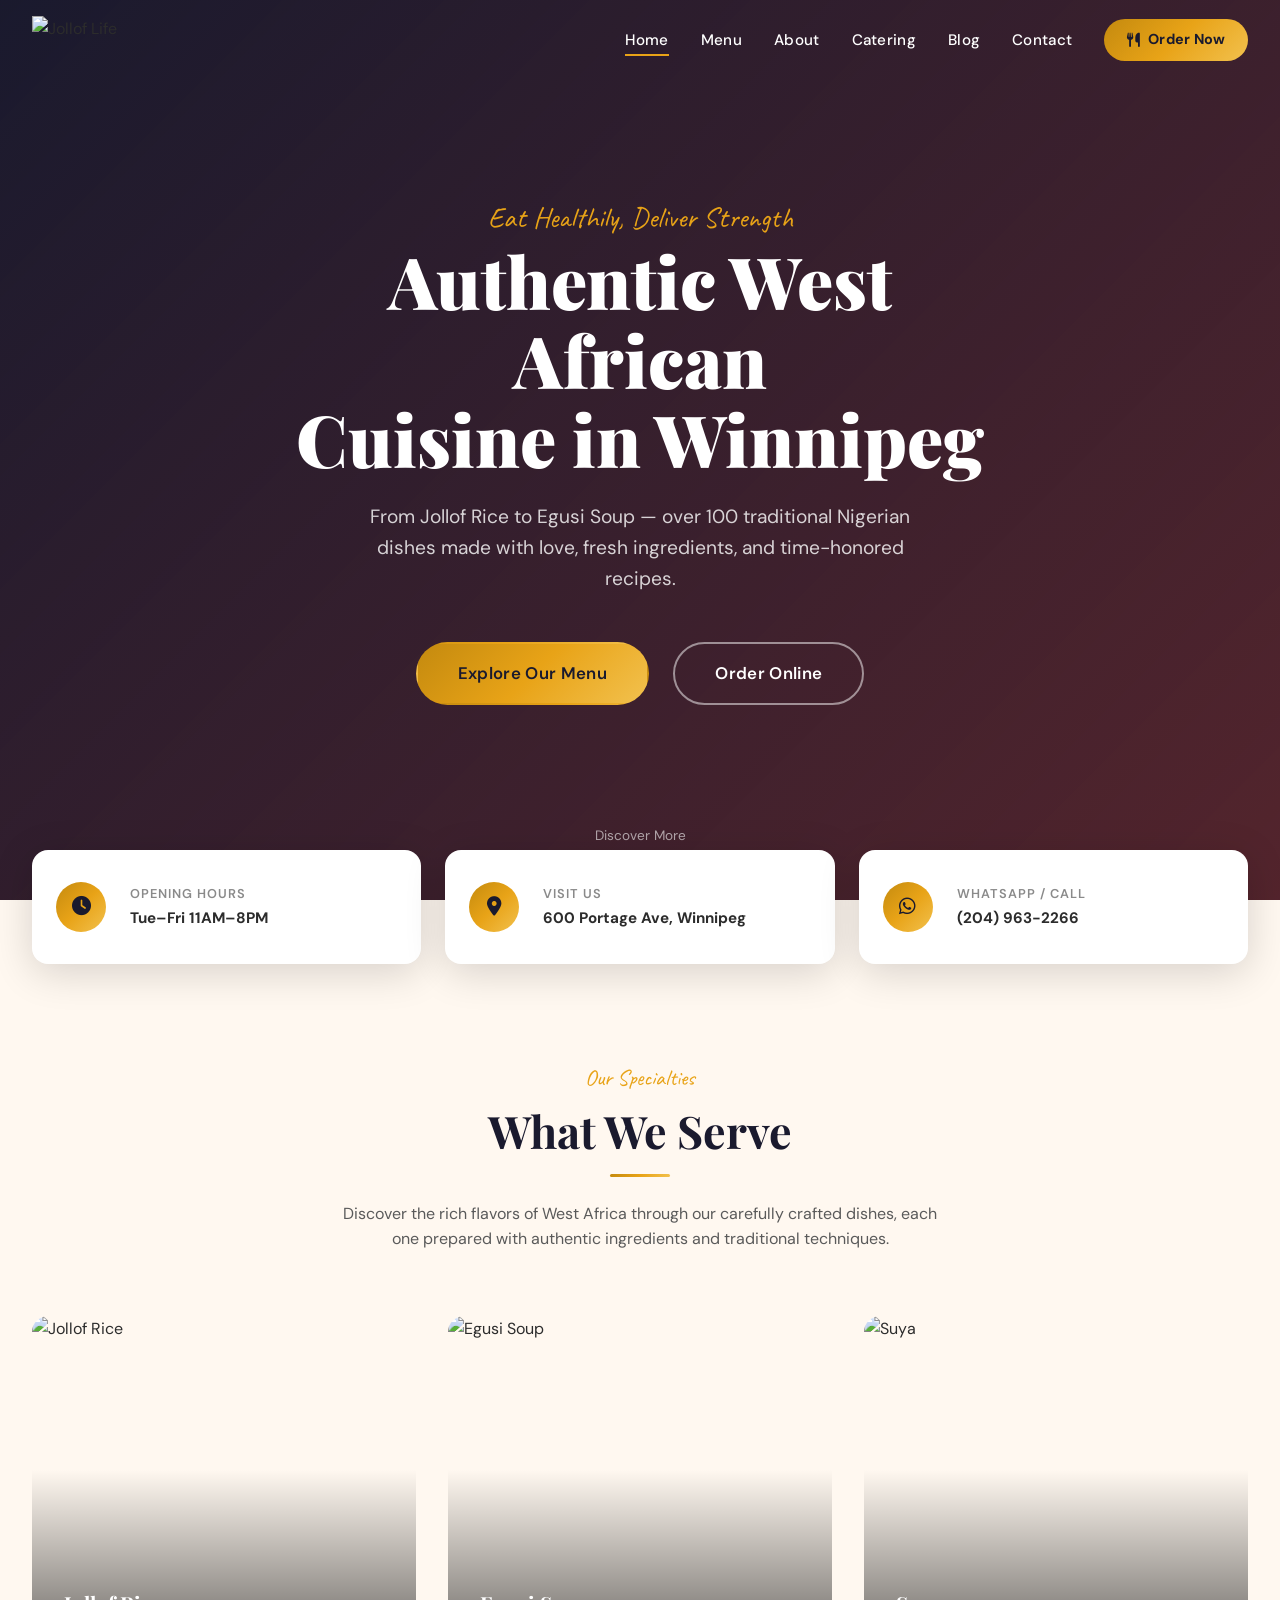
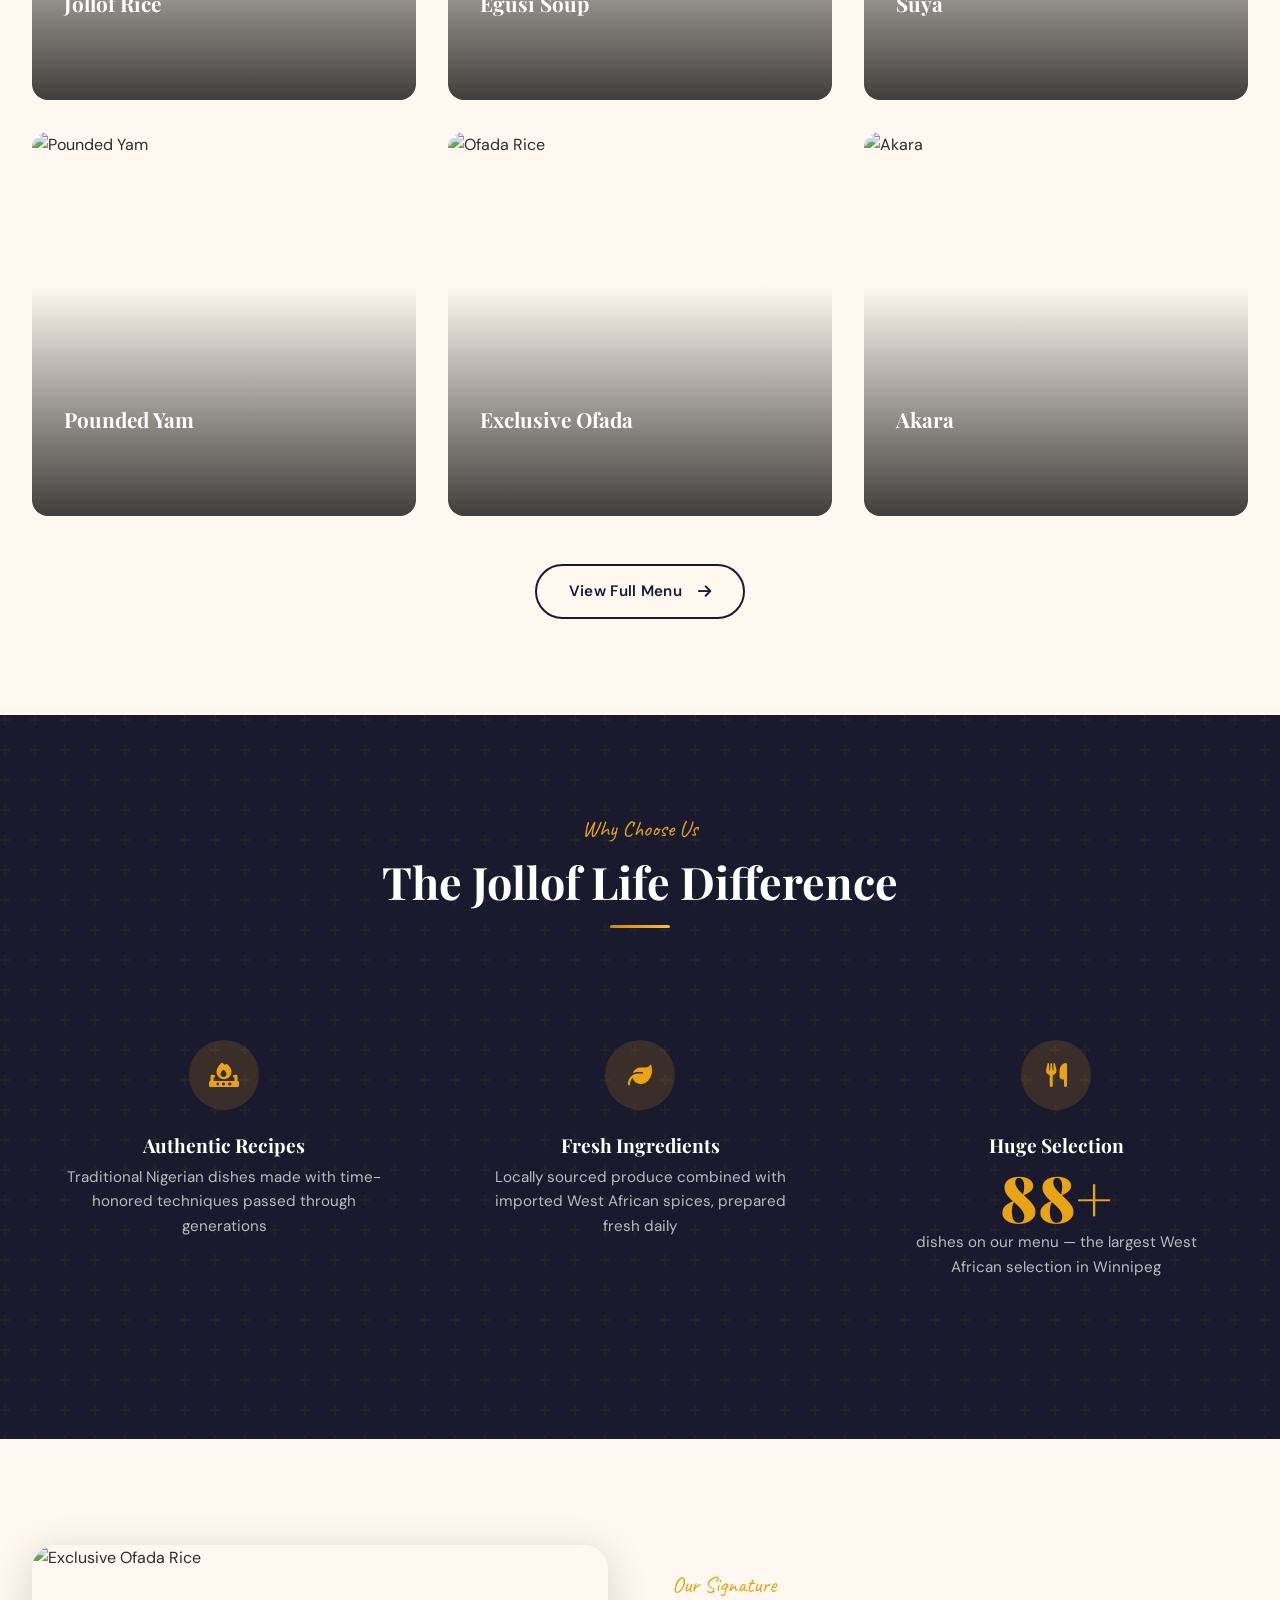
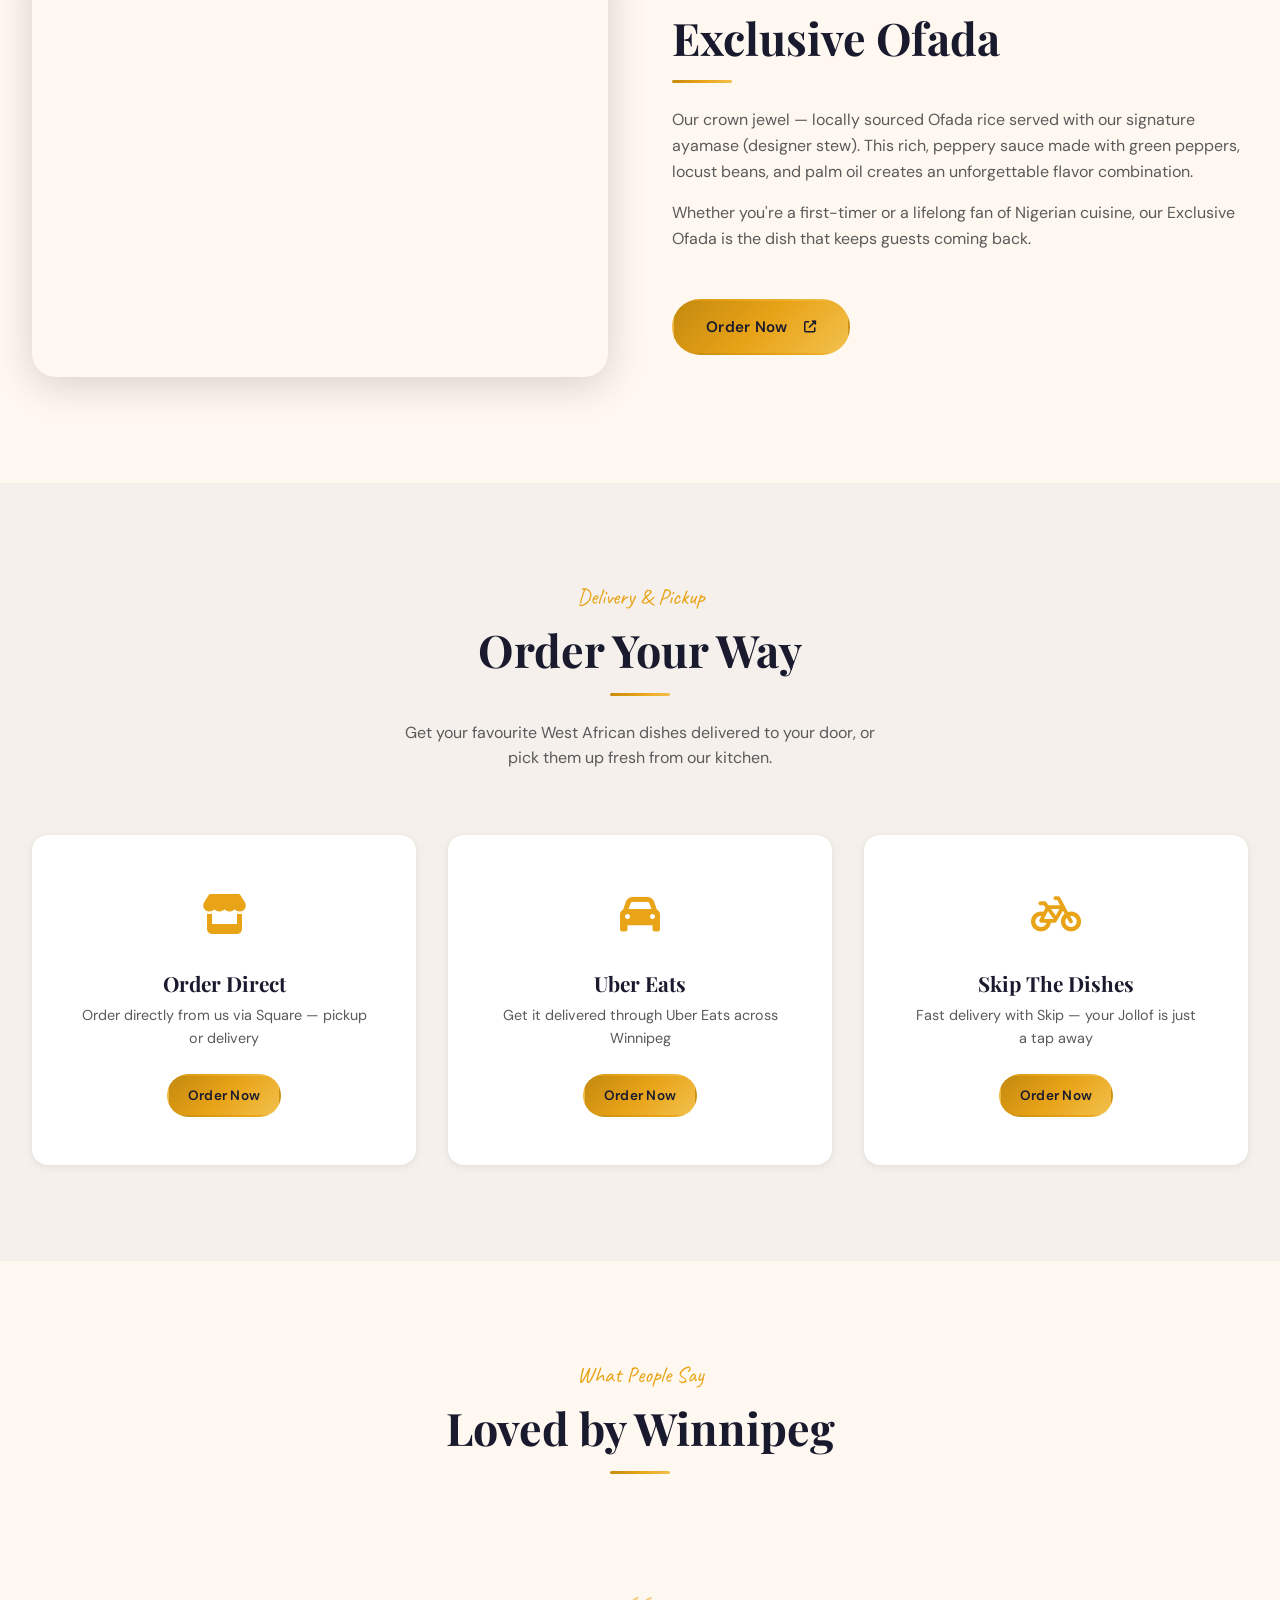
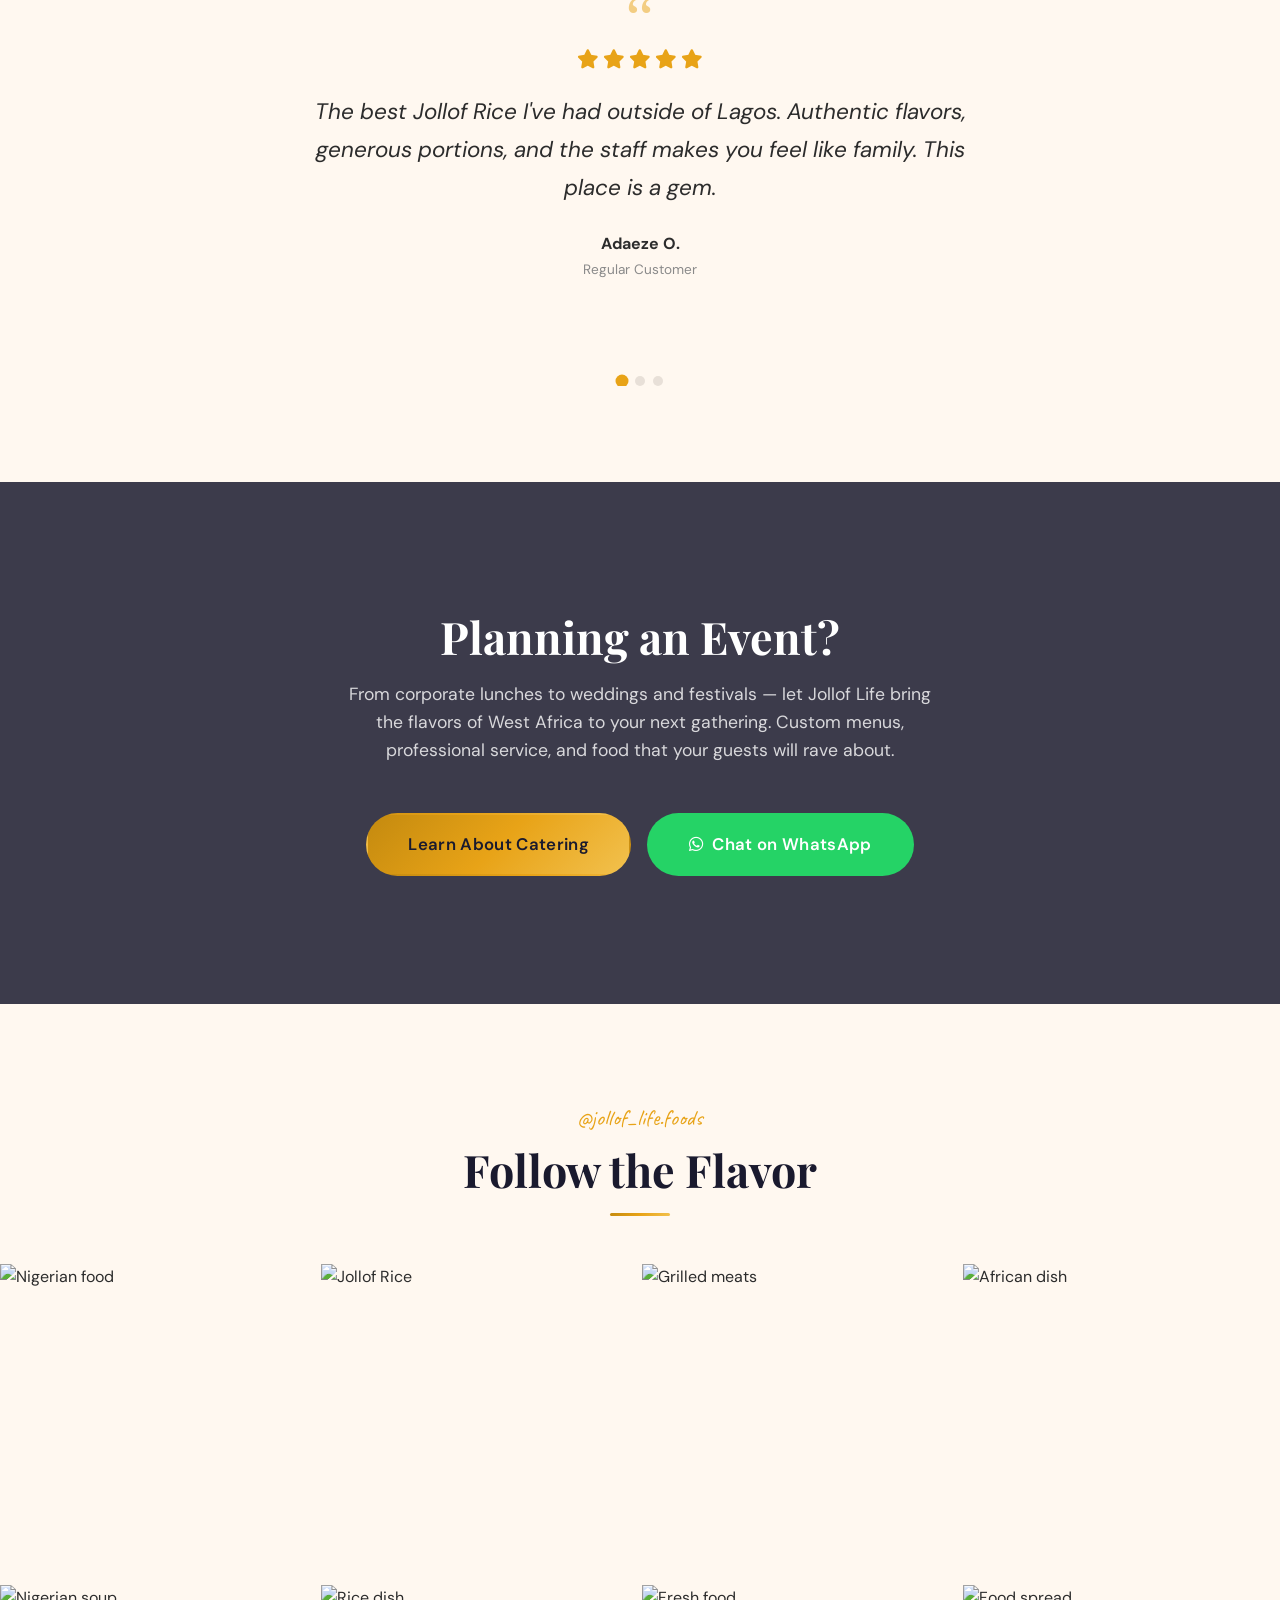
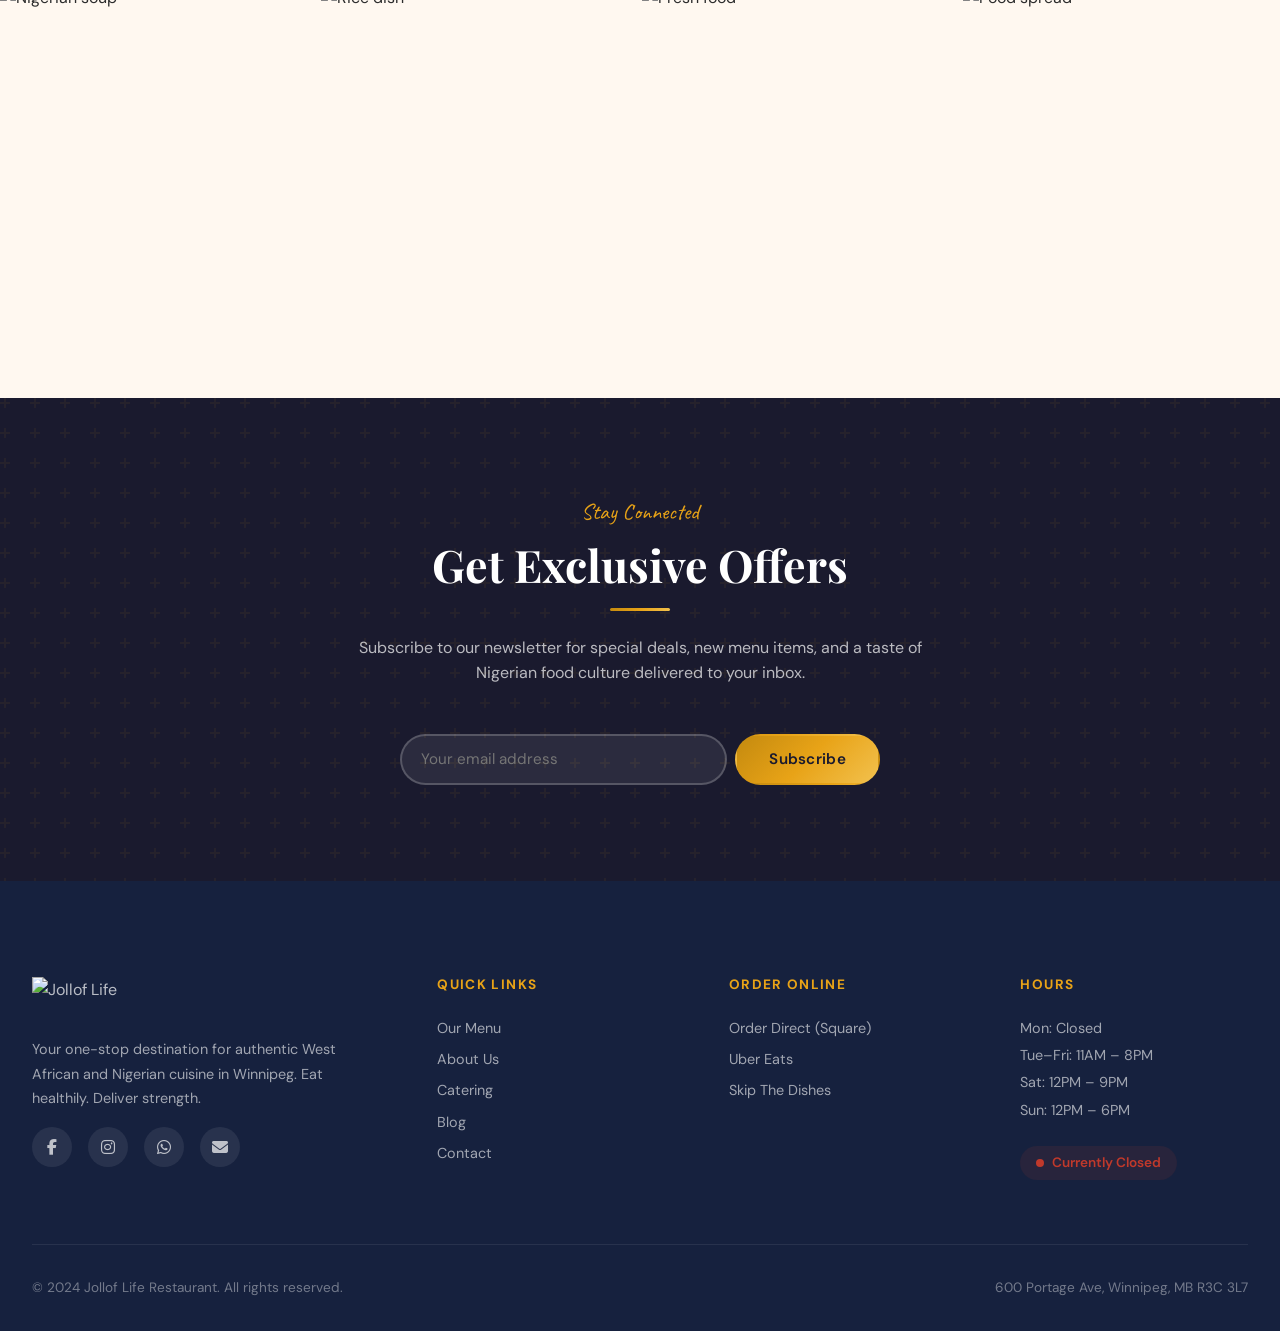
==== index.html @ 6824ea74 "Initial build: Jollof Life restaurant website redesign Complete 6-page static site rebuild for jollo" ====
<!DOCTYPE html>
<html lang="en">
<head>
  <meta charset="UTF-8">
  <meta name="viewport" content="width=device-width, initial-scale=1.0">
  <title>Jollof Life — Authentic West African Cuisine in Winnipeg</title>
  <meta name="description" content="Experience the best of West African and Nigerian cuisine at Jollof Life Restaurant. Over 100 authentic dishes, catering services, and online ordering. 600 Portage Ave, Winnipeg.">

  <!-- Open Graph -->
  <meta property="og:title" content="Jollof Life — Authentic West African Cuisine in Winnipeg">
  <meta property="og:description" content="Over 100 authentic Nigerian and West African dishes. Order online or visit us at 600 Portage Ave, Winnipeg.">
  <meta property="og:type" content="restaurant">

  <!-- Stylesheets -->
  <link rel="stylesheet" href="css/styles.css">
  <link rel="stylesheet" href="css/animations.css">

  <!-- Font Awesome -->
  <link rel="stylesheet" href="https://cdnjs.cloudflare.com/ajax/libs/font-awesome/6.5.1/css/all.min.css">

  <!-- Schema.org structured data -->
  <script type="application/ld+json">
  {
    "@context": "https://schema.org",
    "@type": "Restaurant",
    "name": "Jollof Life Restaurant",
    "image": "https://jolloflife.ca/wp-content/uploads/2022/12/jolof-life-web-logo-white-1.png",
    "servesCuisine": ["Nigerian", "West African", "African"],
    "address": {
      "@type": "PostalAddress",
      "streetAddress": "600 Portage Ave",
      "addressLocality": "Winnipeg",
      "addressRegion": "MB",
      "postalCode": "R3C 3L7",
      "addressCountry": "CA"
    },
    "telephone": "+12049632266",
    "email": "admin@jolloflife.ca",
    "url": "https://jolloflife.ca",
    "openingHoursSpecification": [
      { "@type": "OpeningHoursSpecification", "dayOfWeek": "Tuesday", "opens": "11:00", "closes": "20:00" },
      { "@type": "OpeningHoursSpecification", "dayOfWeek": "Wednesday", "opens": "11:00", "closes": "20:00" },
      { "@type": "OpeningHoursSpecification", "dayOfWeek": "Thursday", "opens": "11:00", "closes": "20:00" },
      { "@type": "OpeningHoursSpecification", "dayOfWeek": "Friday", "opens": "11:00", "closes": "20:00" },
      { "@type": "OpeningHoursSpecification", "dayOfWeek": "Saturday", "opens": "12:00", "closes": "21:00" },
      { "@type": "OpeningHoursSpecification", "dayOfWeek": "Sunday", "opens": "12:00", "closes": "18:00" }
    ],
    "priceRange": "$$"
  }
  </script>
</head>
<body>

  <!-- Scroll Progress Bar -->
  <div class="scroll-progress"></div>

  <!-- Navigation -->
  <nav class="navbar navbar--transparent">
    <div class="container">
      <a href="index.html" class="navbar__logo">
        <img src="https://jolloflife.ca/wp-content/uploads/2022/12/jolof-life-web-logo-white-1.png" alt="Jollof Life">
      </a>

      <div class="navbar__links">
        <a href="index.html" class="navbar__link navbar__link--active">Home</a>
        <a href="menu.html" class="navbar__link">Menu</a>
        <a href="about.html" class="navbar__link">About</a>
        <a href="catering.html" class="navbar__link">Catering</a>
        <a href="blog.html" class="navbar__link">Blog</a>
        <a href="contact.html" class="navbar__link">Contact</a>
        <a href="https://jollof-life-restaurant.square.site/" target="_blank" rel="noopener" class="navbar__cta">
          <i class="fas fa-utensils"></i> Order Now
        </a>
      </div>

      <button class="navbar__toggle" aria-label="Toggle menu">
        <span></span>
        <span></span>
        <span></span>
      </button>
    </div>
  </nav>

  <!-- Mobile Menu -->
  <div class="mobile-menu">
    <a href="index.html" class="mobile-menu__link">Home</a>
    <a href="menu.html" class="mobile-menu__link">Menu</a>
    <a href="about.html" class="mobile-menu__link">About</a>
    <a href="catering.html" class="mobile-menu__link">Catering</a>
    <a href="blog.html" class="mobile-menu__link">Blog</a>
    <a href="contact.html" class="mobile-menu__link">Contact</a>
    <a href="https://jollof-life-restaurant.square.site/" target="_blank" rel="noopener" class="mobile-menu__link" style="color: var(--saffron);">Order Online</a>
  </div>

  <!-- ========== HERO ========== -->
  <section class="hero">
    <div class="hero__bg" style="background-image: url('https://images.unsplash.com/photo-1604329760661-e71dc83f8f26?w=1920&q=80');"></div>
    <div class="hero__overlay"></div>

    <div class="hero__content">
      <span class="hero__tagline">Eat Healthily, Deliver Strength</span>
      <h1 class="hero__title">Authentic West African<br>Cuisine in Winnipeg</h1>
      <p class="hero__subtitle">
        From Jollof Rice to Egusi Soup — over 100 traditional Nigerian dishes
        made with love, fresh ingredients, and time-honored recipes.
      </p>
      <div class="hero__actions">
        <a href="menu.html" class="btn btn--primary btn--lg">Explore Our Menu</a>
        <a href="https://jollof-life-restaurant.square.site/" target="_blank" rel="noopener" class="btn btn--outline btn--lg">Order Online</a>
      </div>
    </div>

    <div class="hero__scroll-hint">
      <span>Discover More</span>
      <i class="fas fa-chevron-down"></i>
    </div>
  </section>

  <!-- ========== FLOATING INFO BAR ========== -->
  <section class="info-bar">
    <div class="container">
      <div class="info-bar__grid reveal-stagger">
        <div class="info-bar__card">
          <div class="info-bar__icon"><i class="fas fa-clock"></i></div>
          <div>
            <div class="info-bar__label">Opening Hours</div>
            <div class="info-bar__value">Tue–Fri 11AM–8PM</div>
          </div>
        </div>
        <div class="info-bar__card">
          <div class="info-bar__icon"><i class="fas fa-map-marker-alt"></i></div>
          <div>
            <div class="info-bar__label">Visit Us</div>
            <div class="info-bar__value">600 Portage Ave, Winnipeg</div>
          </div>
        </div>
        <div class="info-bar__card">
          <div class="info-bar__icon"><i class="fab fa-whatsapp"></i></div>
          <div>
            <div class="info-bar__label">WhatsApp / Call</div>
            <div class="info-bar__value"><a href="https://wa.me/12049632266">(204) 963-2266</a></div>
          </div>
        </div>
      </div>
    </div>
  </section>

  <!-- ========== WHAT WE SERVE ========== -->
  <section class="section">
    <div class="container">
      <div class="text-center mb-3xl reveal">
        <span class="section-label">Our Specialties</span>
        <h2 class="section-heading section-heading--center">What We Serve</h2>
        <p style="max-width: 600px; margin: 0 auto;">
          Discover the rich flavors of West Africa through our carefully crafted dishes,
          each one prepared with authentic ingredients and traditional techniques.
        </p>
      </div>

      <div class="card-grid card-grid--3 reveal-stagger">
        <!-- Jollof Rice -->
        <a href="menu.html" class="dish-card">
          <img src="https://images.unsplash.com/photo-1590166223826-12dee1677420?w=600&q=80" alt="Jollof Rice" class="dish-card__image">
          <div class="dish-card__overlay">
            <span class="dish-card__name">Jollof Rice</span>
            <span class="dish-card__desc">The iconic West African one-pot rice with rich tomato and spices</span>
          </div>
        </a>

        <!-- Egusi Soup -->
        <a href="menu.html" class="dish-card">
          <img src="https://images.unsplash.com/photo-1643293228196-1ad8cb251aee?w=600&q=80" alt="Egusi Soup" class="dish-card__image">
          <div class="dish-card__overlay">
            <span class="dish-card__name">Egusi Soup</span>
            <span class="dish-card__desc">Rich melon seed soup with leafy greens and assorted proteins</span>
          </div>
        </a>

        <!-- Suya -->
        <a href="menu.html" class="dish-card">
          <img src="https://images.unsplash.com/photo-1555939594-58d7cb561ad1?w=600&q=80" alt="Suya" class="dish-card__image">
          <div class="dish-card__overlay">
            <span class="dish-card__name">Suya</span>
            <span class="dish-card__desc">Spicy grilled skewers seasoned with ground peanuts and chili</span>
          </div>
        </a>

        <!-- Pounded Yam -->
        <a href="menu.html" class="dish-card">
          <img src="https://images.unsplash.com/photo-1567364241895-3135b8a50d1a?w=600&q=80" alt="Pounded Yam" class="dish-card__image">
          <div class="dish-card__overlay">
            <span class="dish-card__name">Pounded Yam</span>
            <span class="dish-card__desc">Smooth, stretchy yam dough — the perfect companion to soups</span>
          </div>
        </a>

        <!-- Ofada Rice -->
        <a href="menu.html" class="dish-card">
          <img src="https://images.unsplash.com/photo-1596797038530-2c107229654b?w=600&q=80" alt="Ofada Rice" class="dish-card__image">
          <div class="dish-card__overlay">
            <span class="dish-card__name">Exclusive Ofada</span>
            <span class="dish-card__desc">Our signature — local Ofada rice with rich ayamase sauce</span>
          </div>
        </a>

        <!-- Akara -->
        <a href="menu.html" class="dish-card">
          <img src="https://images.unsplash.com/photo-1565299624946-b28f40a0ae38?w=600&q=80" alt="Akara" class="dish-card__image">
          <div class="dish-card__overlay">
            <span class="dish-card__name">Akara</span>
            <span class="dish-card__desc">Crispy bean fritters, golden outside and fluffy inside</span>
          </div>
        </a>
      </div>

      <div class="text-center mt-2xl reveal">
        <a href="menu.html" class="btn btn--outline-dark">View Full Menu <i class="fas fa-arrow-right" style="margin-left: 8px;"></i></a>
      </div>
    </div>
  </section>

  <!-- ========== WHY JOLLOF LIFE ========== -->
  <section class="section section--dark pattern-overlay">
    <div class="container">
      <div class="text-center mb-3xl reveal">
        <span class="section-label">Why Choose Us</span>
        <h2 class="section-heading section-heading--center" style="color: var(--white);">The Jollof Life Difference</h2>
      </div>

      <div class="card-grid card-grid--3 reveal-stagger">
        <div class="feature-card">
          <div class="feature-card__icon"><i class="fas fa-fire-burner"></i></div>
          <h3 class="feature-card__title">Authentic Recipes</h3>
          <p class="feature-card__text">Traditional Nigerian dishes made with time-honored techniques passed through generations</p>
        </div>
        <div class="feature-card">
          <div class="feature-card__icon"><i class="fas fa-leaf"></i></div>
          <h3 class="feature-card__title">Fresh Ingredients</h3>
          <p class="feature-card__text">Locally sourced produce combined with imported West African spices, prepared fresh daily</p>
        </div>
        <div class="feature-card">
          <div class="feature-card__icon"><i class="fas fa-utensils"></i></div>
          <h3 class="feature-card__title">Huge Selection</h3>
          <p class="feature-card__text">
            <span class="counter" data-counter="100" data-counter-suffix="+">0+</span>
            <br>dishes on our menu — the largest West African selection in Winnipeg
          </p>
        </div>
      </div>
    </div>
  </section>

  <!-- ========== SIGNATURE DISH ========== -->
  <section class="section">
    <div class="container">
      <div class="split">
        <div class="split__image reveal reveal--left">
          <img src="https://images.unsplash.com/photo-1604329760661-e71dc83f8f26?w=800&q=80" alt="Exclusive Ofada Rice">
        </div>
        <div class="split__content reveal reveal--right">
          <span class="section-label">Our Signature</span>
          <h2 class="section-heading">Exclusive Ofada</h2>
          <p>
            Our crown jewel — locally sourced Ofada rice served with our signature
            ayamase (designer stew). This rich, peppery sauce made with green peppers,
            locust beans, and palm oil creates an unforgettable flavor combination.
          </p>
          <p>
            Whether you're a first-timer or a lifelong fan of Nigerian cuisine,
            our Exclusive Ofada is the dish that keeps guests coming back.
          </p>
          <a href="https://jollof-life-restaurant.square.site/" target="_blank" rel="noopener" class="btn btn--primary mt-xl">
            Order Now <i class="fas fa-external-link-alt" style="margin-left: 8px; font-size: 0.8em;"></i>
          </a>
        </div>
      </div>
    </div>
  </section>

  <!-- ========== ORDER PLATFORMS ========== -->
  <section class="section section--warm-gray">
    <div class="container">
      <div class="text-center mb-3xl reveal">
        <span class="section-label">Delivery & Pickup</span>
        <h2 class="section-heading section-heading--center">Order Your Way</h2>
        <p style="max-width: 500px; margin: 0 auto;">
          Get your favourite West African dishes delivered to your door, or pick them up fresh from our kitchen.
        </p>
      </div>

      <div class="card-grid card-grid--3 reveal-stagger">
        <a href="https://jollof-life-restaurant.square.site/" target="_blank" rel="noopener" class="platform-card">
          <div class="platform-card__icon"><i class="fas fa-store"></i></div>
          <h3 class="platform-card__name">Order Direct</h3>
          <p class="platform-card__desc">Order directly from us via Square — pickup or delivery</p>
          <span class="btn btn--primary btn--sm">Order Now</span>
        </a>

        <a href="https://www.ubereats.com/ca/store/jollof-life-restaurant/UQO6MkQCXqGsVrcTSQeHDg/" target="_blank" rel="noopener" class="platform-card">
          <div class="platform-card__icon"><i class="fas fa-car"></i></div>
          <h3 class="platform-card__name">Uber Eats</h3>
          <p class="platform-card__desc">Get it delivered through Uber Eats across Winnipeg</p>
          <span class="btn btn--primary btn--sm">Order Now</span>
        </a>

        <a href="https://www.skipthedishes.com/jollof-rice-portage-avenue" target="_blank" rel="noopener" class="platform-card">
          <div class="platform-card__icon"><i class="fas fa-bicycle"></i></div>
          <h3 class="platform-card__name">Skip The Dishes</h3>
          <p class="platform-card__desc">Fast delivery with Skip — your Jollof is just a tap away</p>
          <span class="btn btn--primary btn--sm">Order Now</span>
        </a>
      </div>
    </div>
  </section>

  <!-- ========== TESTIMONIALS ========== -->
  <section class="section">
    <div class="container">
      <div class="text-center mb-2xl reveal">
        <span class="section-label">What People Say</span>
        <h2 class="section-heading section-heading--center">Loved by Winnipeg</h2>
      </div>

      <div class="testimonial-slider reveal">
        <div class="testimonial-track">
          <div class="testimonial">
            <div class="testimonial__quote-mark">&ldquo;</div>
            <div class="testimonial__stars">
              <i class="fas fa-star"></i><i class="fas fa-star"></i><i class="fas fa-star"></i><i class="fas fa-star"></i><i class="fas fa-star"></i>
            </div>
            <p class="testimonial__text">
              The best Jollof Rice I've had outside of Lagos. Authentic flavors, generous portions,
              and the staff makes you feel like family. This place is a gem.
            </p>
            <div class="testimonial__author">Adaeze O.</div>
            <div class="testimonial__role">Regular Customer</div>
          </div>

          <div class="testimonial">
            <div class="testimonial__quote-mark">&ldquo;</div>
            <div class="testimonial__stars">
              <i class="fas fa-star"></i><i class="fas fa-star"></i><i class="fas fa-star"></i><i class="fas fa-star"></i><i class="fas fa-star"></i>
            </div>
            <p class="testimonial__text">
              Jollof Life catered our company event for 80 people and every single dish was incredible.
              The Suya was gone in minutes. Already planning our next order!
            </p>
            <div class="testimonial__author">Michael R.</div>
            <div class="testimonial__role">Corporate Event — Bell MTS</div>
          </div>

          <div class="testimonial">
            <div class="testimonial__quote-mark">&ldquo;</div>
            <div class="testimonial__stars">
              <i class="fas fa-star"></i><i class="fas fa-star"></i><i class="fas fa-star"></i><i class="fas fa-star"></i><i class="fas fa-star"></i>
            </div>
            <p class="testimonial__text">
              As someone who grew up eating Nigerian food, I can tell you Jollof Life is the real deal.
              The Egusi, the Pounded Yam, the Ofada — it all takes me home. Bless this place.
            </p>
            <div class="testimonial__author">Chika N.</div>
            <div class="testimonial__role">Winnipeg Foodie</div>
          </div>
        </div>

        <div class="testimonial-dots">
          <button class="testimonial-dot testimonial-dot--active" aria-label="Slide 1"></button>
          <button class="testimonial-dot" aria-label="Slide 2"></button>
          <button class="testimonial-dot" aria-label="Slide 3"></button>
        </div>
      </div>
    </div>
  </section>

  <!-- ========== CATERING CTA BANNER ========== -->
  <section class="cta-banner">
    <div class="cta-banner__bg" style="background-image: url('https://images.unsplash.com/photo-1555244162-803834f70033?w=1920&q=80');"></div>
    <div class="cta-banner__overlay"></div>
    <div class="container cta-banner__content reveal">
      <h2 class="cta-banner__title">Planning an Event?</h2>
      <p class="cta-banner__text">
        From corporate lunches to weddings and festivals — let Jollof Life bring the
        flavors of West Africa to your next gathering. Custom menus, professional service,
        and food that your guests will rave about.
      </p>
      <div style="display: flex; gap: var(--space-md); justify-content: center; flex-wrap: wrap;">
        <a href="catering.html" class="btn btn--primary btn--lg">Learn About Catering</a>
        <a href="https://wa.me/12049632266" target="_blank" rel="noopener" class="btn btn--whatsapp btn--lg">
          <i class="fab fa-whatsapp"></i> Chat on WhatsApp
        </a>
      </div>
    </div>
  </section>

  <!-- ========== GALLERY / INSTAGRAM ========== -->
  <section class="section">
    <div class="container">
      <div class="text-center mb-2xl reveal">
        <span class="section-label">@jollof_life.foods</span>
        <h2 class="section-heading section-heading--center">Follow the Flavor</h2>
      </div>
    </div>
    <div class="gallery-grid reveal-stagger">
      <a href="https://www.instagram.com/jollof_life.foods/" target="_blank" rel="noopener" class="gallery-item">
        <img src="https://images.unsplash.com/photo-1604329760661-e71dc83f8f26?w=400&q=80" alt="Nigerian food">
        <div class="gallery-item__overlay"><i class="fab fa-instagram"></i></div>
      </a>
      <a href="https://www.instagram.com/jollof_life.foods/" target="_blank" rel="noopener" class="gallery-item">
        <img src="https://images.unsplash.com/photo-1590166223826-12dee1677420?w=400&q=80" alt="Jollof Rice">
        <div class="gallery-item__overlay"><i class="fab fa-instagram"></i></div>
      </a>
      <a href="https://www.instagram.com/jollof_life.foods/" target="_blank" rel="noopener" class="gallery-item">
        <img src="https://images.unsplash.com/photo-1555939594-58d7cb561ad1?w=400&q=80" alt="Grilled meats">
        <div class="gallery-item__overlay"><i class="fab fa-instagram"></i></div>
      </a>
      <a href="https://www.instagram.com/jollof_life.foods/" target="_blank" rel="noopener" class="gallery-item">
        <img src="https://images.unsplash.com/photo-1567364241895-3135b8a50d1a?w=400&q=80" alt="African dish">
        <div class="gallery-item__overlay"><i class="fab fa-instagram"></i></div>
      </a>
      <a href="https://www.instagram.com/jollof_life.foods/" target="_blank" rel="noopener" class="gallery-item">
        <img src="https://images.unsplash.com/photo-1643293228196-1ad8cb251aee?w=400&q=80" alt="Nigerian soup">
        <div class="gallery-item__overlay"><i class="fab fa-instagram"></i></div>
      </a>
      <a href="https://www.instagram.com/jollof_life.foods/" target="_blank" rel="noopener" class="gallery-item">
        <img src="https://images.unsplash.com/photo-1596797038530-2c107229654b?w=400&q=80" alt="Rice dish">
        <div class="gallery-item__overlay"><i class="fab fa-instagram"></i></div>
      </a>
      <a href="https://www.instagram.com/jollof_life.foods/" target="_blank" rel="noopener" class="gallery-item">
        <img src="https://images.unsplash.com/photo-1565299624946-b28f40a0ae38?w=400&q=80" alt="Fresh food">
        <div class="gallery-item__overlay"><i class="fab fa-instagram"></i></div>
      </a>
      <a href="https://www.instagram.com/jollof_life.foods/" target="_blank" rel="noopener" class="gallery-item">
        <img src="https://images.unsplash.com/photo-1555244162-803834f70033?w=400&q=80" alt="Food spread">
        <div class="gallery-item__overlay"><i class="fab fa-instagram"></i></div>
      </a>
    </div>
  </section>

  <!-- ========== NEWSLETTER ========== -->
  <section class="section section--dark pattern-overlay">
    <div class="container">
      <div class="text-center reveal" style="max-width: 600px; margin: 0 auto;">
        <span class="section-label">Stay Connected</span>
        <h2 class="section-heading section-heading--center" style="color: var(--white);">Get Exclusive Offers</h2>
        <p style="color: rgba(255,255,255,0.7); margin-bottom: var(--space-2xl);">
          Subscribe to our newsletter for special deals, new menu items, and a taste of Nigerian food culture delivered to your inbox.
        </p>
        <form style="display: flex; gap: var(--space-sm); max-width: 480px; margin: 0 auto;" onsubmit="event.preventDefault(); this.querySelector('button').textContent = 'Subscribed!'; this.querySelector('input').value = '';">
          <input type="email" placeholder="Your email address" required
            style="flex: 1; padding: 0.85rem 1.2rem; border: 2px solid rgba(255,255,255,0.2); border-radius: 50px; background: rgba(255,255,255,0.08); color: var(--white); outline: none; font-size: 0.95rem;"
          >
          <button type="submit" class="btn btn--primary">Subscribe</button>
        </form>
      </div>
    </div>
  </section>

  <!-- ========== FOOTER ========== -->
  <footer class="footer">
    <div class="container">
      <div class="footer__grid">
        <!-- Brand -->
        <div class="footer__brand">
          <img src="https://jolloflife.ca/wp-content/uploads/2022/12/jolof-life-web-logo-white-1.png" alt="Jollof Life" class="footer__logo">
          <p>
            Your one-stop destination for authentic West African and Nigerian cuisine in Winnipeg.
            Eat healthily. Deliver strength.
          </p>
          <div class="footer__social">
            <a href="https://www.facebook.com/jollofliferestaurant/" target="_blank" rel="noopener" aria-label="Facebook"><i class="fab fa-facebook-f"></i></a>
            <a href="https://www.instagram.com/jollof_life.foods/" target="_blank" rel="noopener" aria-label="Instagram"><i class="fab fa-instagram"></i></a>
            <a href="https://wa.me/12049632266" target="_blank" rel="noopener" aria-label="WhatsApp"><i class="fab fa-whatsapp"></i></a>
            <a href="mailto:admin@jolloflife.ca" aria-label="Email"><i class="fas fa-envelope"></i></a>
          </div>
        </div>

        <!-- Quick Links -->
        <div>
          <h4 class="footer__heading">Quick Links</h4>
          <div class="footer__links">
            <a href="menu.html" class="footer__link">Our Menu</a>
            <a href="about.html" class="footer__link">About Us</a>
            <a href="catering.html" class="footer__link">Catering</a>
            <a href="blog.html" class="footer__link">Blog</a>
            <a href="contact.html" class="footer__link">Contact</a>
          </div>
        </div>

        <!-- Order Online -->
        <div>
          <h4 class="footer__heading">Order Online</h4>
          <div class="footer__links">
            <a href="https://jollof-life-restaurant.square.site/" target="_blank" rel="noopener" class="footer__link">Order Direct (Square)</a>
            <a href="https://www.ubereats.com/ca/store/jollof-life-restaurant/UQO6MkQCXqGsVrcTSQeHDg/" target="_blank" rel="noopener" class="footer__link">Uber Eats</a>
            <a href="https://www.skipthedishes.com/jollof-rice-portage-avenue" target="_blank" rel="noopener" class="footer__link">Skip The Dishes</a>
          </div>
        </div>

        <!-- Hours -->
        <div>
          <h4 class="footer__heading">Hours</h4>
          <div class="footer__links" style="gap: 4px;">
            <span class="footer__link">Mon: Closed</span>
            <span class="footer__link">Tue–Fri: 11AM – 8PM</span>
            <span class="footer__link">Sat: 12PM – 9PM</span>
            <span class="footer__link">Sun: 12PM – 6PM</span>
          </div>
          <div style="margin-top: var(--space-lg);">
            <div class="status-badge">
              <span class="status-badge__dot"></span>
              Checking...
            </div>
          </div>
        </div>
      </div>

      <div class="footer__bottom">
        <span>&copy; 2024 Jollof Life Restaurant. All rights reserved.</span>
        <span>600 Portage Ave, Winnipeg, MB R3C 3L7</span>
      </div>
    </div>
  </footer>

  <!-- Scripts -->
  <script src="js/main.js"></script>
</body>
</html>
---- css/styles.css ----
/* ============================================
   JOLLOF LIFE — Design System
   Authentic West African Cuisine, Winnipeg
   ============================================ */

/* --- Google Fonts --- */
@import url('https://fonts.googleapis.com/css2?family=Playfair+Display:ital,wght@0,700;0,800;0,900;1,700&family=DM+Sans:ital,wght@0,400;0,500;0,600;0,700&family=Caveat:wght@600;700&display=swap');

/* --- CSS Custom Properties --- */
:root {
  /* Primary — warm, appetizing, African-inspired */
  --saffron:        #E8A317;
  --saffron-light:  #F2C14E;
  --saffron-dark:   #C48A0F;
  --pepper-red:     #C0392B;
  --pepper-dark:    #962D22;
  --palm-green:     #2D6A4F;
  --palm-light:     #40916C;

  /* Secondary — from existing brand, used sparingly */
  --brand-blue:     #0693E3;
  --brand-purple:   #9B51E0;

  /* Neutrals — warm-shifted */
  --charcoal:       #1A1A2E;
  --dark-surface:   #16213E;
  --midnight:       #0F0F1A;
  --cream:          #FFF8F0;
  --warm-gray:      #F5F0EB;
  --warm-gray-2:    #E8E0D8;
  --text-primary:   #2C2C2C;
  --text-secondary: #5A5A5A;
  --text-light:     #8A8A8A;
  --white:          #FFFFFF;

  /* Gradients */
  --gradient-hero:    linear-gradient(135deg, rgba(26,26,46,0.88), rgba(192,57,43,0.35));
  --gradient-warm:    linear-gradient(135deg, var(--saffron), var(--pepper-red));
  --gradient-dark:    linear-gradient(180deg, var(--charcoal), var(--dark-surface));
  --gradient-gold:    linear-gradient(135deg, var(--saffron-dark), var(--saffron), var(--saffron-light));

  /* Typography */
  --font-heading:   'Playfair Display', Georgia, 'Times New Roman', serif;
  --font-body:      'DM Sans', -apple-system, BlinkMacSystemFont, 'Segoe UI', sans-serif;
  --font-accent:    'Caveat', cursive;

  /* Spacing */
  --space-xs:   0.25rem;
  --space-sm:   0.5rem;
  --space-md:   1rem;
  --space-lg:   1.5rem;
  --space-xl:   2rem;
  --space-2xl:  3rem;
  --space-3xl:  4rem;
  --space-4xl:  6rem;
  --space-5xl:  8rem;

  /* Layout */
  --container-max:   1280px;
  --container-tight: 960px;
  --container-prose: 720px;
  --nav-height:      80px;
  --border-radius:   8px;
  --border-radius-lg: 16px;
  --border-radius-xl: 24px;

  /* Shadows */
  --shadow-sm:   0 2px 8px rgba(0,0,0,0.08);
  --shadow-md:   0 4px 20px rgba(0,0,0,0.12);
  --shadow-lg:   0 8px 40px rgba(0,0,0,0.16);
  --shadow-xl:   0 16px 60px rgba(0,0,0,0.2);
  --shadow-gold: 0 4px 20px rgba(232,163,23,0.3);

  /* Transitions */
  --ease-out:    cubic-bezier(0.22, 1, 0.36, 1);
  --ease-spring: cubic-bezier(0.34, 1.56, 0.64, 1);
  --duration-fast:   200ms;
  --duration-normal: 400ms;
  --duration-slow:   600ms;
}

/* --- Reset & Base --- */
*,
*::before,
*::after {
  margin: 0;
  padding: 0;
  box-sizing: border-box;
}

html {
  scroll-behavior: smooth;
  -webkit-text-size-adjust: 100%;
}

body {
  font-family: var(--font-body);
  font-size: 16px;
  line-height: 1.6;
  color: var(--text-primary);
  background-color: var(--cream);
  -webkit-font-smoothing: antialiased;
  -moz-osx-font-smoothing: grayscale;
  overflow-x: hidden;
}

img {
  max-width: 100%;
  height: auto;
  display: block;
}

a {
  color: inherit;
  text-decoration: none;
}

ul, ol {
  list-style: none;
}

button {
  font-family: inherit;
  cursor: pointer;
  border: none;
  background: none;
}

input, textarea, select {
  font-family: inherit;
  font-size: inherit;
}

/* --- Scroll Progress Bar --- */
.scroll-progress {
  position: fixed;
  top: 0;
  left: 0;
  height: 3px;
  background: var(--gradient-gold);
  z-index: 10000;
  width: 0%;
  transition: none;
}

/* --- Typography --- */
h1, h2, h3, h4, h5, h6 {
  font-family: var(--font-heading);
  font-weight: 700;
  line-height: 1.2;
  color: var(--charcoal);
}

h1 { font-size: clamp(2.2rem, 5vw, 4rem); font-weight: 900; }
h2 { font-size: clamp(1.8rem, 3.5vw, 2.8rem); }
h3 { font-size: clamp(1.3rem, 2.5vw, 1.8rem); }
h4 { font-size: clamp(1.1rem, 2vw, 1.4rem); }

p {
  margin-bottom: var(--space-md);
  color: var(--text-secondary);
}

.accent-text {
  font-family: var(--font-accent);
  color: var(--saffron);
}

.section-label {
  font-family: var(--font-accent);
  font-size: 1.4rem;
  color: var(--saffron);
  margin-bottom: var(--space-sm);
  display: block;
}

.section-heading {
  margin-bottom: var(--space-lg);
}

.section-heading::after {
  content: '';
  display: block;
  width: 60px;
  height: 3px;
  background: var(--gradient-gold);
  margin-top: var(--space-md);
  border-radius: 2px;
}

.section-heading--center::after {
  margin-left: auto;
  margin-right: auto;
}

/* --- Layout --- */
.container {
  width: 100%;
  max-width: var(--container-max);
  margin: 0 auto;
  padding: 0 var(--space-xl);
}

.container--tight {
  max-width: var(--container-tight);
}

.container--prose {
  max-width: var(--container-prose);
}

.section {
  padding: var(--space-4xl) 0;
}

.section--dark {
  background-color: var(--charcoal);
  color: var(--white);
}

.section--dark h2,
.section--dark h3,
.section--dark h4 {
  color: var(--white);
}

.section--dark p {
  color: rgba(255,255,255,0.75);
}

.section--cream {
  background-color: var(--cream);
}

.section--warm-gray {
  background-color: var(--warm-gray);
}

/* --- African Pattern Overlay --- */
.pattern-overlay {
  position: relative;
}

.pattern-overlay::before {
  content: '';
  position: absolute;
  inset: 0;
  background-image: url("data:image/svg+xml,%3Csvg width='60' height='60' viewBox='0 0 60 60' xmlns='http://www.w3.org/2000/svg'%3E%3Cg fill='none' fill-rule='evenodd'%3E%3Cg fill='%23E8A317' fill-opacity='0.06'%3E%3Cpath d='M36 34v-4h-2v4h-4v2h4v4h2v-4h4v-2h-4zm0-30V0h-2v4h-4v2h4v4h2V6h4V4h-4zM6 34v-4H4v4H0v2h4v4h2v-4h4v-2H6zM6 4V0H4v4H0v2h4v4h2V6h4V4H6z'/%3E%3C/g%3E%3C/g%3E%3C/svg%3E");
  pointer-events: none;
  z-index: 0;
}

.pattern-overlay > * {
  position: relative;
  z-index: 1;
}

/* --- Navigation --- */
.navbar {
  position: fixed;
  top: 0;
  left: 0;
  right: 0;
  height: var(--nav-height);
  display: flex;
  align-items: center;
  z-index: 1000;
  transition: background-color var(--duration-normal) var(--ease-out),
              box-shadow var(--duration-normal) var(--ease-out);
}

.navbar--transparent {
  background-color: transparent;
}

.navbar--solid {
  background-color: var(--dark-surface);
  box-shadow: var(--shadow-md);
}

.navbar .container {
  display: flex;
  align-items: center;
  justify-content: space-between;
}

.navbar__logo img {
  height: 48px;
  width: auto;
}

.navbar__links {
  display: flex;
  align-items: center;
  gap: var(--space-xl);
}

.navbar__link {
  color: var(--white);
  font-size: 0.95rem;
  font-weight: 500;
  letter-spacing: 0.02em;
  position: relative;
  transition: color var(--duration-fast) var(--ease-out);
}

.navbar__link::after {
  content: '';
  position: absolute;
  bottom: -4px;
  left: 0;
  width: 0;
  height: 2px;
  background: var(--saffron);
  transition: width var(--duration-normal) var(--ease-out);
}

.navbar__link:hover::after,
.navbar__link--active::after {
  width: 100%;
}

.navbar__link:hover {
  color: var(--saffron-light);
}

.navbar__cta {
  display: inline-flex;
  align-items: center;
  gap: var(--space-sm);
  padding: 0.6rem 1.4rem;
  background: var(--gradient-gold);
  color: var(--charcoal);
  font-weight: 700;
  font-size: 0.9rem;
  border-radius: 50px;
  letter-spacing: 0.02em;
  transition: transform var(--duration-fast) var(--ease-spring),
              box-shadow var(--duration-fast) var(--ease-out);
}

.navbar__cta:hover {
  transform: translateY(-2px);
  box-shadow: var(--shadow-gold);
}

/* Mobile Menu Toggle */
.navbar__toggle {
  display: none;
  flex-direction: column;
  gap: 5px;
  width: 28px;
  cursor: pointer;
  z-index: 1001;
}

.navbar__toggle span {
  display: block;
  height: 2px;
  width: 100%;
  background: var(--white);
  border-radius: 2px;
  transition: transform var(--duration-normal) var(--ease-out),
              opacity var(--duration-fast);
}

.navbar__toggle--active span:nth-child(1) {
  transform: translateY(7px) rotate(45deg);
}

.navbar__toggle--active span:nth-child(2) {
  opacity: 0;
}

.navbar__toggle--active span:nth-child(3) {
  transform: translateY(-7px) rotate(-45deg);
}

/* Mobile Menu Overlay */
.mobile-menu {
  position: fixed;
  inset: 0;
  background: var(--dark-surface);
  display: flex;
  flex-direction: column;
  align-items: center;
  justify-content: center;
  gap: var(--space-xl);
  opacity: 0;
  visibility: hidden;
  transition: opacity var(--duration-normal) var(--ease-out),
              visibility var(--duration-normal);
  z-index: 999;
}

.mobile-menu--open {
  opacity: 1;
  visibility: visible;
}

.mobile-menu__link {
  color: var(--white);
  font-family: var(--font-heading);
  font-size: 1.8rem;
  font-weight: 700;
  opacity: 0;
  transform: translateY(20px);
  transition: opacity var(--duration-slow) var(--ease-out),
              transform var(--duration-slow) var(--ease-out),
              color var(--duration-fast);
}

.mobile-menu--open .mobile-menu__link {
  opacity: 1;
  transform: translateY(0);
}

.mobile-menu--open .mobile-menu__link:nth-child(1) { transition-delay: 100ms; }
.mobile-menu--open .mobile-menu__link:nth-child(2) { transition-delay: 150ms; }
.mobile-menu--open .mobile-menu__link:nth-child(3) { transition-delay: 200ms; }
.mobile-menu--open .mobile-menu__link:nth-child(4) { transition-delay: 250ms; }
.mobile-menu--open .mobile-menu__link:nth-child(5) { transition-delay: 300ms; }
.mobile-menu--open .mobile-menu__link:nth-child(6) { transition-delay: 350ms; }
.mobile-menu--open .mobile-menu__link:nth-child(7) { transition-delay: 400ms; }

.mobile-menu__link:hover {
  color: var(--saffron);
}

/* --- Hero Section --- */
.hero {
  position: relative;
  min-height: 100vh;
  display: flex;
  align-items: center;
  justify-content: center;
  text-align: center;
  overflow: hidden;
  background-color: var(--charcoal);
}

.hero--short {
  min-height: 50vh;
}

.hero__bg {
  position: absolute;
  inset: 0;
  background-size: cover;
  background-position: center;
  background-repeat: no-repeat;
  will-change: transform;
}

.hero__overlay {
  position: absolute;
  inset: 0;
  background: var(--gradient-hero);
}

.hero__content {
  position: relative;
  z-index: 2;
  max-width: 800px;
  padding: var(--space-xl);
}

.hero__tagline {
  font-family: var(--font-accent);
  font-size: clamp(1.2rem, 2.5vw, 1.8rem);
  color: var(--saffron);
  margin-bottom: var(--space-md);
}

.hero__title {
  font-size: clamp(2.5rem, 6vw, 4.5rem);
  color: var(--white);
  margin-bottom: var(--space-lg);
  line-height: 1.1;
  font-weight: 900;
}

.hero__subtitle {
  font-size: clamp(1rem, 1.8vw, 1.2rem);
  color: rgba(255,255,255,0.8);
  margin-bottom: var(--space-2xl);
  max-width: 600px;
  margin-left: auto;
  margin-right: auto;
}

.hero__actions {
  display: flex;
  align-items: center;
  justify-content: center;
  gap: var(--space-lg);
  flex-wrap: wrap;
}

.hero__scroll-hint {
  position: absolute;
  bottom: 2rem;
  left: 50%;
  transform: translateX(-50%);
  z-index: 2;
  color: rgba(255,255,255,0.6);
  font-size: 0.85rem;
  display: flex;
  flex-direction: column;
  align-items: center;
  gap: var(--space-sm);
  animation: bounceDown 2s infinite;
}

@keyframes bounceDown {
  0%, 100% { transform: translateX(-50%) translateY(0); }
  50% { transform: translateX(-50%) translateY(10px); }
}

/* --- Buttons --- */
.btn {
  display: inline-flex;
  align-items: center;
  justify-content: center;
  gap: var(--space-sm);
  padding: 0.85rem 2rem;
  font-weight: 600;
  font-size: 0.95rem;
  border-radius: 50px;
  letter-spacing: 0.02em;
  transition: all var(--duration-fast) var(--ease-spring);
  cursor: pointer;
  border: 2px solid transparent;
}

.btn--primary {
  background: var(--gradient-gold);
  color: var(--charcoal);
  border-color: transparent;
}

.btn--primary:hover {
  transform: translateY(-3px);
  box-shadow: var(--shadow-gold);
}

.btn--outline {
  background: transparent;
  color: var(--white);
  border-color: rgba(255,255,255,0.5);
}

.btn--outline:hover {
  border-color: var(--white);
  background: rgba(255,255,255,0.1);
  transform: translateY(-2px);
}

.btn--outline-dark {
  background: transparent;
  color: var(--charcoal);
  border-color: var(--charcoal);
}

.btn--outline-dark:hover {
  background: var(--charcoal);
  color: var(--white);
  transform: translateY(-2px);
}

.btn--pepper {
  background: var(--pepper-red);
  color: var(--white);
  border-color: transparent;
}

.btn--pepper:hover {
  background: var(--pepper-dark);
  transform: translateY(-2px);
  box-shadow: 0 4px 20px rgba(192,57,43,0.3);
}

.btn--whatsapp {
  background: #25D366;
  color: var(--white);
  border-color: transparent;
  font-size: 1rem;
  padding: 1rem 2.5rem;
}

.btn--whatsapp:hover {
  background: #1da851;
  transform: translateY(-2px);
  box-shadow: 0 4px 20px rgba(37,211,102,0.3);
}

.btn--sm {
  padding: 0.55rem 1.2rem;
  font-size: 0.85rem;
}

.btn--lg {
  padding: 1rem 2.5rem;
  font-size: 1.05rem;
}

/* --- Floating Info Bar --- */
.info-bar {
  position: relative;
  z-index: 10;
  margin-top: -50px;
}

.info-bar__grid {
  display: grid;
  grid-template-columns: repeat(3, 1fr);
  gap: var(--space-lg);
}

.info-bar__card {
  background: var(--white);
  padding: var(--space-xl) var(--space-lg);
  border-radius: var(--border-radius-lg);
  box-shadow: var(--shadow-lg);
  display: flex;
  align-items: center;
  gap: var(--space-lg);
  transition: transform var(--duration-fast) var(--ease-spring);
}

.info-bar__card:hover {
  transform: translateY(-4px);
}

.info-bar__icon {
  width: 50px;
  height: 50px;
  border-radius: 50%;
  background: var(--gradient-gold);
  display: flex;
  align-items: center;
  justify-content: center;
  color: var(--charcoal);
  font-size: 1.2rem;
  flex-shrink: 0;
}

.info-bar__label {
  font-size: 0.8rem;
  color: var(--text-light);
  text-transform: uppercase;
  letter-spacing: 0.08em;
  font-weight: 600;
  margin-bottom: 2px;
}

.info-bar__value {
  font-weight: 700;
  color: var(--text-primary);
  font-size: 0.95rem;
}

/* --- Card Grid --- */
.card-grid {
  display: grid;
  gap: var(--space-xl);
}

.card-grid--3 {
  grid-template-columns: repeat(3, 1fr);
}

.card-grid--2 {
  grid-template-columns: repeat(2, 1fr);
}

.card-grid--4 {
  grid-template-columns: repeat(4, 1fr);
}

/* --- Dish Card --- */
.dish-card {
  position: relative;
  border-radius: var(--border-radius-lg);
  overflow: hidden;
  aspect-ratio: 1;
  cursor: pointer;
  transition: transform var(--duration-normal) var(--ease-spring),
              box-shadow var(--duration-normal) var(--ease-out);
}

.dish-card:hover {
  transform: translateY(-8px) scale(1.02);
  box-shadow: var(--shadow-xl);
}

.dish-card__image {
  width: 100%;
  height: 100%;
  object-fit: cover;
  transition: transform var(--duration-slow) var(--ease-out);
}

.dish-card:hover .dish-card__image {
  transform: scale(1.1);
}

.dish-card__overlay {
  position: absolute;
  inset: 0;
  background: linear-gradient(0deg, rgba(0,0,0,0.75) 0%, transparent 60%);
  display: flex;
  flex-direction: column;
  justify-content: flex-end;
  padding: var(--space-xl);
}

.dish-card__name {
  font-family: var(--font-heading);
  font-size: 1.3rem;
  color: var(--white);
  font-weight: 700;
}

.dish-card__desc {
  font-size: 0.85rem;
  color: rgba(255,255,255,0.7);
  margin-top: var(--space-xs);
  opacity: 0;
  transform: translateY(10px);
  transition: all var(--duration-normal) var(--ease-out);
}

.dish-card:hover .dish-card__desc {
  opacity: 1;
  transform: translateY(0);
}

/* --- Feature Card --- */
.feature-card {
  text-align: center;
  padding: var(--space-2xl) var(--space-xl);
}

.feature-card__icon {
  width: 70px;
  height: 70px;
  border-radius: 50%;
  background: rgba(232,163,23,0.12);
  display: flex;
  align-items: center;
  justify-content: center;
  margin: 0 auto var(--space-lg);
  font-size: 1.5rem;
  color: var(--saffron);
  transition: transform var(--duration-normal) var(--ease-spring),
              background var(--duration-normal);
}

.feature-card:hover .feature-card__icon {
  transform: scale(1.1);
  background: rgba(232,163,23,0.2);
}

.feature-card__title {
  font-size: 1.2rem;
  margin-bottom: var(--space-sm);
}

.feature-card__text {
  font-size: 0.95rem;
  color: var(--text-secondary);
}

/* Light variant for dark backgrounds */
.section--dark .feature-card__icon {
  background: rgba(232,163,23,0.15);
}

.section--dark .feature-card__title {
  color: var(--white);
}

.section--dark .feature-card__text {
  color: rgba(255,255,255,0.7);
}

/* --- Split Section --- */
.split {
  display: grid;
  grid-template-columns: 1fr 1fr;
  gap: var(--space-3xl);
  align-items: center;
}

.split--reverse {
  direction: rtl;
}

.split--reverse > * {
  direction: ltr;
}

.split__image {
  border-radius: var(--border-radius-xl);
  overflow: hidden;
  aspect-ratio: 4/3;
  box-shadow: var(--shadow-lg);
}

.split__image img {
  width: 100%;
  height: 100%;
  object-fit: cover;
}

.split__content {
  padding: var(--space-xl) 0;
}

/* --- Order Platform Cards --- */
.platform-card {
  background: var(--white);
  border-radius: var(--border-radius-lg);
  padding: var(--space-2xl);
  text-align: center;
  box-shadow: var(--shadow-sm);
  transition: transform var(--duration-normal) var(--ease-spring),
              box-shadow var(--duration-normal) var(--ease-out);
  perspective: 800px;
}

.platform-card:hover {
  transform: translateY(-8px) rotateX(4deg);
  box-shadow: var(--shadow-lg);
}

.platform-card__icon {
  font-size: 2.5rem;
  margin-bottom: var(--space-lg);
  color: var(--saffron);
}

.platform-card__name {
  font-family: var(--font-heading);
  font-size: 1.3rem;
  margin-bottom: var(--space-sm);
  font-weight: 700;
}

.platform-card__desc {
  font-size: 0.9rem;
  color: var(--text-secondary);
  margin-bottom: var(--space-lg);
}

/* --- Testimonials --- */
.testimonial-slider {
  position: relative;
  overflow: hidden;
}

.testimonial-track {
  display: flex;
  transition: transform var(--duration-slow) var(--ease-out);
}

.testimonial {
  min-width: 100%;
  padding: var(--space-3xl) var(--space-xl);
  text-align: center;
}

.testimonial__quote-mark {
  font-size: 4rem;
  color: var(--saffron);
  line-height: 1;
  font-family: Georgia, serif;
  opacity: 0.5;
}

.testimonial__text {
  font-size: clamp(1.1rem, 2vw, 1.4rem);
  font-style: italic;
  color: var(--text-primary);
  max-width: 700px;
  margin: var(--space-lg) auto;
  line-height: 1.7;
}

.testimonial__stars {
  color: var(--saffron);
  font-size: 1.2rem;
  margin-bottom: var(--space-md);
  display: flex;
  justify-content: center;
  gap: 4px;
}

.testimonial__author {
  font-weight: 700;
  color: var(--text-primary);
  font-size: 1rem;
}

.testimonial__role {
  font-size: 0.85rem;
  color: var(--text-light);
  margin-top: 2px;
}

.testimonial-dots {
  display: flex;
  justify-content: center;
  gap: var(--space-sm);
  margin-top: var(--space-xl);
}

.testimonial-dot {
  width: 10px;
  height: 10px;
  border-radius: 50%;
  background: var(--warm-gray-2);
  transition: background var(--duration-fast), transform var(--duration-fast);
  cursor: pointer;
}

.testimonial-dot--active {
  background: var(--saffron);
  transform: scale(1.3);
}

/* --- CTA Banner --- */
.cta-banner {
  position: relative;
  padding: var(--space-5xl) 0;
  text-align: center;
  overflow: hidden;
}

.cta-banner__bg {
  position: absolute;
  inset: 0;
  background-size: cover;
  background-position: center;
  background-attachment: fixed;
}

.cta-banner__overlay {
  position: absolute;
  inset: 0;
  background: rgba(26,26,46,0.85);
}

.cta-banner__content {
  position: relative;
  z-index: 2;
}

.cta-banner__title {
  color: var(--white);
  margin-bottom: var(--space-md);
}

.cta-banner__text {
  color: rgba(255,255,255,0.8);
  font-size: 1.1rem;
  max-width: 600px;
  margin: 0 auto var(--space-2xl);
}

/* --- Gallery / Instagram Grid --- */
.gallery-grid {
  display: grid;
  grid-template-columns: repeat(4, 1fr);
  gap: 4px;
}

.gallery-item {
  position: relative;
  aspect-ratio: 1;
  overflow: hidden;
  cursor: pointer;
}

.gallery-item img {
  width: 100%;
  height: 100%;
  object-fit: cover;
  transition: transform var(--duration-slow) var(--ease-out);
}

.gallery-item:hover img {
  transform: scale(1.1);
}

.gallery-item__overlay {
  position: absolute;
  inset: 0;
  background: rgba(26,26,46,0.6);
  display: flex;
  align-items: center;
  justify-content: center;
  opacity: 0;
  transition: opacity var(--duration-normal) var(--ease-out);
  color: var(--white);
  font-size: 1.5rem;
}

.gallery-item:hover .gallery-item__overlay {
  opacity: 1;
}

/* --- Footer --- */
.footer {
  background: var(--dark-surface);
  color: rgba(255,255,255,0.7);
  padding: var(--space-4xl) 0 var(--space-xl);
}

.footer__grid {
  display: grid;
  grid-template-columns: 1.5fr 1fr 1fr 1fr;
  gap: var(--space-3xl);
  margin-bottom: var(--space-3xl);
}

.footer__brand p {
  color: rgba(255,255,255,0.6);
  font-size: 0.9rem;
  margin-top: var(--space-md);
  line-height: 1.7;
}

.footer__logo {
  height: 44px;
  margin-bottom: var(--space-md);
}

.footer__heading {
  font-family: var(--font-body);
  font-size: 0.85rem;
  font-weight: 700;
  text-transform: uppercase;
  letter-spacing: 0.1em;
  color: var(--saffron);
  margin-bottom: var(--space-lg);
}

.footer__links {
  display: flex;
  flex-direction: column;
  gap: var(--space-sm);
}

.footer__link {
  color: rgba(255,255,255,0.6);
  font-size: 0.9rem;
  transition: color var(--duration-fast);
}

.footer__link:hover {
  color: var(--saffron-light);
}

.footer__social {
  display: flex;
  gap: var(--space-md);
  margin-top: var(--space-md);
}

.footer__social a {
  width: 40px;
  height: 40px;
  border-radius: 50%;
  background: rgba(255,255,255,0.08);
  display: flex;
  align-items: center;
  justify-content: center;
  color: rgba(255,255,255,0.7);
  font-size: 1rem;
  transition: background var(--duration-fast),
              color var(--duration-fast),
              transform var(--duration-fast) var(--ease-spring);
}

.footer__social a:hover {
  background: var(--saffron);
  color: var(--charcoal);
  transform: translateY(-3px);
}

.footer__bottom {
  border-top: 1px solid rgba(255,255,255,0.08);
  padding-top: var(--space-xl);
  display: flex;
  align-items: center;
  justify-content: space-between;
  font-size: 0.85rem;
  color: rgba(255,255,255,0.4);
}

/* --- Menu Page Specifics --- */
.menu-filter {
  position: sticky;
  top: var(--nav-height);
  z-index: 50;
  background: var(--white);
  border-bottom: 1px solid var(--warm-gray-2);
  padding: var(--space-md) 0;
  overflow-x: auto;
  -webkit-overflow-scrolling: touch;
  scrollbar-width: none;
}

.menu-filter::-webkit-scrollbar {
  display: none;
}

.menu-filter__tabs {
  display: flex;
  gap: var(--space-sm);
  padding: 0 var(--space-xl);
  min-width: max-content;
}

.menu-filter__tab {
  padding: 0.6rem 1.2rem;
  border-radius: 50px;
  font-size: 0.9rem;
  font-weight: 500;
  color: var(--text-secondary);
  background: transparent;
  border: 1px solid transparent;
  white-space: nowrap;
  transition: all var(--duration-fast) var(--ease-out);
  cursor: pointer;
}

.menu-filter__tab:hover {
  color: var(--saffron-dark);
  background: rgba(232,163,23,0.08);
}

.menu-filter__tab--active {
  color: var(--charcoal);
  background: rgba(232,163,23,0.12);
  border-color: var(--saffron);
  font-weight: 600;
}

/* Menu Grid Card */
.menu-card {
  background: var(--white);
  border-radius: var(--border-radius-lg);
  overflow: hidden;
  box-shadow: var(--shadow-sm);
  transition: transform var(--duration-normal) var(--ease-spring),
              box-shadow var(--duration-normal) var(--ease-out);
  animation: fadeInUp var(--duration-slow) var(--ease-out) forwards;
  opacity: 0;
}

.menu-card:hover {
  transform: translateY(-4px);
  box-shadow: var(--shadow-md);
}

.menu-card__image {
  aspect-ratio: 16/10;
  overflow: hidden;
  background: var(--warm-gray);
  position: relative;
}

.menu-card__image img {
  width: 100%;
  height: 100%;
  object-fit: cover;
  transition: transform var(--duration-slow) var(--ease-out);
}

.menu-card:hover .menu-card__image img {
  transform: scale(1.08);
}

.menu-card__badge {
  position: absolute;
  top: var(--space-md);
  left: var(--space-md);
  background: var(--pepper-red);
  color: var(--white);
  font-size: 0.7rem;
  font-weight: 700;
  padding: 0.3rem 0.7rem;
  border-radius: 50px;
  text-transform: uppercase;
  letter-spacing: 0.05em;
}

.menu-card__body {
  padding: var(--space-lg);
}

.menu-card__name {
  font-family: var(--font-heading);
  font-size: 1.15rem;
  font-weight: 700;
  margin-bottom: var(--space-xs);
}

.menu-card__desc {
  font-size: 0.85rem;
  color: var(--text-secondary);
  margin-bottom: var(--space-md);
  line-height: 1.5;
}

.menu-card__footer {
  display: flex;
  align-items: center;
  justify-content: space-between;
}

.menu-card__category {
  font-size: 0.75rem;
  color: var(--saffron-dark);
  font-weight: 600;
  text-transform: uppercase;
  letter-spacing: 0.05em;
}

/* --- Contact Form --- */
.form-group {
  position: relative;
  margin-bottom: var(--space-lg);
}

.form-group__input,
.form-group__textarea {
  width: 100%;
  padding: 1rem 1.2rem;
  border: 2px solid var(--warm-gray-2);
  border-radius: var(--border-radius);
  background: var(--white);
  color: var(--text-primary);
  font-size: 1rem;
  transition: border-color var(--duration-fast) var(--ease-out),
              box-shadow var(--duration-fast) var(--ease-out);
  outline: none;
}

.form-group__input:focus,
.form-group__textarea:focus {
  border-color: var(--saffron);
  box-shadow: 0 0 0 4px rgba(232,163,23,0.15);
}

.form-group__label {
  position: absolute;
  left: 1.2rem;
  top: 1rem;
  font-size: 1rem;
  color: var(--text-light);
  pointer-events: none;
  transition: all var(--duration-fast) var(--ease-out);
  background: var(--white);
  padding: 0 0.3rem;
}

.form-group__input:focus ~ .form-group__label,
.form-group__input:not(:placeholder-shown) ~ .form-group__label,
.form-group__textarea:focus ~ .form-group__label,
.form-group__textarea:not(:placeholder-shown) ~ .form-group__label {
  top: -0.6rem;
  font-size: 0.8rem;
  color: var(--saffron-dark);
  font-weight: 600;
}

.form-group__textarea {
  min-height: 150px;
  resize: vertical;
}

/* --- Blog Cards --- */
.blog-card {
  background: var(--white);
  border-radius: var(--border-radius-lg);
  overflow: hidden;
  box-shadow: var(--shadow-sm);
  transition: transform var(--duration-normal) var(--ease-spring),
              box-shadow var(--duration-normal) var(--ease-out);
}

.blog-card:hover {
  transform: translateY(-4px);
  box-shadow: var(--shadow-md);
}

.blog-card__image {
  aspect-ratio: 16/9;
  overflow: hidden;
}

.blog-card__image img {
  width: 100%;
  height: 100%;
  object-fit: cover;
  transition: transform var(--duration-slow) var(--ease-out);
}

.blog-card:hover .blog-card__image img {
  transform: scale(1.06);
}

.blog-card__body {
  padding: var(--space-xl);
}

.blog-card__date {
  font-size: 0.8rem;
  color: var(--text-light);
  font-weight: 500;
  text-transform: uppercase;
  letter-spacing: 0.05em;
  margin-bottom: var(--space-sm);
}

.blog-card__title {
  font-family: var(--font-heading);
  font-size: 1.2rem;
  font-weight: 700;
  margin-bottom: var(--space-sm);
  line-height: 1.3;
}

.blog-card__excerpt {
  font-size: 0.9rem;
  color: var(--text-secondary);
  line-height: 1.6;
  margin-bottom: var(--space-md);
}

.blog-card__link {
  font-size: 0.9rem;
  font-weight: 600;
  color: var(--saffron-dark);
  display: inline-flex;
  align-items: center;
  gap: var(--space-xs);
  transition: gap var(--duration-fast) var(--ease-out);
}

.blog-card:hover .blog-card__link {
  gap: var(--space-sm);
}

/* --- Blog Post Page --- */
.blog-post {
  padding: calc(var(--nav-height) + var(--space-3xl)) 0 var(--space-4xl);
}

.blog-post__header {
  text-align: center;
  margin-bottom: var(--space-3xl);
}

.blog-post__date {
  font-size: 0.85rem;
  color: var(--text-light);
  text-transform: uppercase;
  letter-spacing: 0.05em;
  margin-bottom: var(--space-md);
}

.blog-post__title {
  font-size: clamp(1.8rem, 4vw, 2.8rem);
  max-width: 700px;
  margin: 0 auto;
}

.blog-post__featured-image {
  border-radius: var(--border-radius-xl);
  overflow: hidden;
  margin-bottom: var(--space-3xl);
  aspect-ratio: 2/1;
}

.blog-post__featured-image img {
  width: 100%;
  height: 100%;
  object-fit: cover;
}

.blog-post__content {
  font-size: 1.05rem;
  line-height: 1.8;
  color: var(--text-primary);
}

.blog-post__content p {
  color: var(--text-primary);
  margin-bottom: var(--space-lg);
}

.blog-post__content h2 {
  margin-top: var(--space-2xl);
  margin-bottom: var(--space-md);
}

.blog-post__content h3 {
  margin-top: var(--space-xl);
  margin-bottom: var(--space-md);
}

.blog-post__content ul,
.blog-post__content ol {
  margin-bottom: var(--space-lg);
  padding-left: var(--space-xl);
}

.blog-post__content li {
  margin-bottom: var(--space-sm);
  list-style: disc;
  color: var(--text-primary);
}

/* --- Hours Table --- */
.hours-table {
  width: 100%;
}

.hours-row {
  display: flex;
  justify-content: space-between;
  padding: var(--space-md) 0;
  border-bottom: 1px solid var(--warm-gray-2);
  font-size: 0.95rem;
}

.hours-row:last-child {
  border-bottom: none;
}

.hours-row--today {
  background: rgba(232,163,23,0.08);
  border-radius: var(--border-radius);
  padding: var(--space-md);
  font-weight: 600;
}

.hours-row__day {
  color: var(--text-primary);
  font-weight: 500;
}

.hours-row__time {
  color: var(--text-secondary);
}

.hours-row__time--closed {
  color: var(--pepper-red);
  font-weight: 600;
}

/* --- Status Badge --- */
.status-badge {
  display: inline-flex;
  align-items: center;
  gap: var(--space-sm);
  padding: 0.4rem 1rem;
  border-radius: 50px;
  font-size: 0.85rem;
  font-weight: 600;
}

.status-badge--open {
  background: rgba(45,106,79,0.1);
  color: var(--palm-green);
}

.status-badge--closed {
  background: rgba(192,57,43,0.1);
  color: var(--pepper-red);
}

.status-badge__dot {
  width: 8px;
  height: 8px;
  border-radius: 50%;
}

.status-badge--open .status-badge__dot {
  background: var(--palm-green);
  animation: pulse 2s infinite;
}

.status-badge--closed .status-badge__dot {
  background: var(--pepper-red);
}

@keyframes pulse {
  0%, 100% { opacity: 1; }
  50% { opacity: 0.4; }
}

/* --- Event Type Card (Catering) --- */
.event-card {
  background: var(--white);
  border-radius: var(--border-radius-lg);
  padding: var(--space-2xl);
  text-align: center;
  box-shadow: var(--shadow-sm);
  position: relative;
  overflow: hidden;
  transition: transform var(--duration-normal) var(--ease-spring),
              box-shadow var(--duration-normal) var(--ease-out);
}

.event-card::before {
  content: '';
  position: absolute;
  inset: 0;
  background-image: url("data:image/svg+xml,%3Csvg width='60' height='60' viewBox='0 0 60 60' xmlns='http://www.w3.org/2000/svg'%3E%3Cg fill='none' fill-rule='evenodd'%3E%3Cg fill='%23E8A317' fill-opacity='0.04'%3E%3Cpath d='M36 34v-4h-2v4h-4v2h4v4h2v-4h4v-2h-4zm0-30V0h-2v4h-4v2h4v4h2V6h4V4h-4zM6 34v-4H4v4H0v2h4v4h2v-4h4v-2H6zM6 4V0H4v4H0v2h4v4h2V6h4V4H6z'/%3E%3C/g%3E%3C/g%3E%3C/svg%3E");
  opacity: 0;
  transition: opacity var(--duration-normal);
}

.event-card:hover::before {
  opacity: 1;
}

.event-card:hover {
  transform: translateY(-6px);
  box-shadow: var(--shadow-md);
}

.event-card__icon {
  font-size: 2rem;
  color: var(--saffron);
  margin-bottom: var(--space-lg);
}

.event-card__title {
  font-family: var(--font-heading);
  font-size: 1.2rem;
  font-weight: 700;
  margin-bottom: var(--space-sm);
}

.event-card__text {
  font-size: 0.9rem;
  color: var(--text-secondary);
}

/* --- Counter --- */
.counter {
  font-family: var(--font-heading);
  font-size: clamp(2.5rem, 5vw, 4rem);
  font-weight: 900;
  color: var(--saffron);
  line-height: 1;
}

/* --- Google Map --- */
.map-container {
  border-radius: var(--border-radius-xl);
  overflow: hidden;
  box-shadow: var(--shadow-md);
  aspect-ratio: 2/1;
}

.map-container iframe {
  width: 100%;
  height: 100%;
  border: none;
}

/* --- Utility Classes --- */
.text-center { text-align: center; }
.text-left { text-align: left; }
.text-right { text-align: right; }
.text-white { color: var(--white); }
.text-saffron { color: var(--saffron); }
.mb-0 { margin-bottom: 0; }
.mb-sm { margin-bottom: var(--space-sm); }
.mb-md { margin-bottom: var(--space-md); }
.mb-lg { margin-bottom: var(--space-lg); }
.mb-xl { margin-bottom: var(--space-xl); }
.mb-2xl { margin-bottom: var(--space-2xl); }
.mb-3xl { margin-bottom: var(--space-3xl); }
.mt-xl { margin-top: var(--space-xl); }
.mt-2xl { margin-top: var(--space-2xl); }

/* ============================================
   RESPONSIVE BREAKPOINTS
   ============================================ */

/* Tablet */
@media (max-width: 1024px) {
  .card-grid--3 { grid-template-columns: repeat(2, 1fr); }
  .card-grid--4 { grid-template-columns: repeat(2, 1fr); }
  .footer__grid { grid-template-columns: repeat(2, 1fr); gap: var(--space-2xl); }
  .split { grid-template-columns: 1fr; gap: var(--space-2xl); }
  .split--reverse { direction: ltr; }
  .gallery-grid { grid-template-columns: repeat(3, 1fr); }
}

/* Mobile */
@media (max-width: 768px) {
  :root {
    --nav-height: 70px;
  }

  .container { padding: 0 var(--space-lg); }
  .section { padding: var(--space-3xl) 0; }

  .navbar__links { display: none; }
  .navbar__toggle { display: flex; }

  .info-bar__grid { grid-template-columns: 1fr; gap: var(--space-md); }
  .info-bar { margin-top: -30px; }

  .card-grid--3,
  .card-grid--2,
  .card-grid--4 { grid-template-columns: 1fr; }

  .hero__actions { flex-direction: column; }
  .hero__actions .btn { width: 100%; max-width: 300px; }

  .footer__grid { grid-template-columns: 1fr; gap: var(--space-2xl); }
  .footer__bottom { flex-direction: column; gap: var(--space-md); text-align: center; }

  .gallery-grid { grid-template-columns: repeat(2, 1fr); }

  .blog-card--featured { grid-template-columns: 1fr; }
}

/* Small mobile */
@media (max-width: 400px) {
  h1 { font-size: 2rem; }
  .hero__title { font-size: 2.2rem; }
  .btn { padding: 0.75rem 1.5rem; font-size: 0.9rem; }
}

/* Reduced motion */
@media (prefers-reduced-motion: reduce) {
  *,
  *::before,
  *::after {
    animation-duration: 0.01ms !important;
    animation-iteration-count: 1 !important;
    transition-duration: 0.01ms !important;
    scroll-behavior: auto !important;
  }
}
---- css/animations.css ----
/* ============================================
   JOLLOF LIFE — Animations & Scroll Reveals
   ============================================ */

/* --- Scroll Reveal Base --- */
.reveal {
  opacity: 0;
  transform: translateY(40px);
  transition: opacity 0.8s cubic-bezier(0.22, 1, 0.36, 1),
              transform 0.8s cubic-bezier(0.22, 1, 0.36, 1);
}

.reveal--active {
  opacity: 1;
  transform: translateY(0);
}

/* Directional variants */
.reveal--left {
  transform: translateX(-60px);
}

.reveal--left.reveal--active {
  transform: translateX(0);
}

.reveal--right {
  transform: translateX(60px);
}

.reveal--right.reveal--active {
  transform: translateX(0);
}

.reveal--scale {
  transform: scale(0.9);
}

.reveal--scale.reveal--active {
  transform: scale(1);
}

/* --- Staggered Children --- */
.reveal-stagger > * {
  opacity: 0;
  transform: translateY(30px);
  transition: opacity 0.6s cubic-bezier(0.22, 1, 0.36, 1),
              transform 0.6s cubic-bezier(0.22, 1, 0.36, 1);
}

.reveal-stagger--active > *:nth-child(1)  { transition-delay: 0ms; opacity: 1; transform: translateY(0); }
.reveal-stagger--active > *:nth-child(2)  { transition-delay: 80ms; opacity: 1; transform: translateY(0); }
.reveal-stagger--active > *:nth-child(3)  { transition-delay: 160ms; opacity: 1; transform: translateY(0); }
.reveal-stagger--active > *:nth-child(4)  { transition-delay: 240ms; opacity: 1; transform: translateY(0); }
.reveal-stagger--active > *:nth-child(5)  { transition-delay: 320ms; opacity: 1; transform: translateY(0); }
.reveal-stagger--active > *:nth-child(6)  { transition-delay: 400ms; opacity: 1; transform: translateY(0); }
.reveal-stagger--active > *:nth-child(7)  { transition-delay: 480ms; opacity: 1; transform: translateY(0); }
.reveal-stagger--active > *:nth-child(8)  { transition-delay: 560ms; opacity: 1; transform: translateY(0); }
.reveal-stagger--active > *:nth-child(9)  { transition-delay: 640ms; opacity: 1; transform: translateY(0); }
.reveal-stagger--active > *:nth-child(10) { transition-delay: 720ms; opacity: 1; transform: translateY(0); }
.reveal-stagger--active > *:nth-child(11) { transition-delay: 800ms; opacity: 1; transform: translateY(0); }
.reveal-stagger--active > *:nth-child(12) { transition-delay: 880ms; opacity: 1; transform: translateY(0); }

/* --- Hero Entrance Animations --- */
@keyframes fadeInUp {
  from {
    opacity: 0;
    transform: translateY(30px);
  }
  to {
    opacity: 1;
    transform: translateY(0);
  }
}

@keyframes fadeInDown {
  from {
    opacity: 0;
    transform: translateY(-20px);
  }
  to {
    opacity: 1;
    transform: translateY(0);
  }
}

@keyframes fadeIn {
  from { opacity: 0; }
  to { opacity: 1; }
}

@keyframes slideInLeft {
  from {
    opacity: 0;
    transform: translateX(-60px);
  }
  to {
    opacity: 1;
    transform: translateX(0);
  }
}

@keyframes slideInRight {
  from {
    opacity: 0;
    transform: translateX(60px);
  }
  to {
    opacity: 1;
    transform: translateX(0);
  }
}

/* Hero element entrance sequence */
.hero__tagline {
  opacity: 0;
  animation: fadeInDown 0.8s cubic-bezier(0.22, 1, 0.36, 1) 0.2s forwards;
}

.hero__title {
  opacity: 0;
  animation: fadeInUp 0.9s cubic-bezier(0.22, 1, 0.36, 1) 0.4s forwards;
}

.hero__subtitle {
  opacity: 0;
  animation: fadeInUp 0.8s cubic-bezier(0.22, 1, 0.36, 1) 0.6s forwards;
}

.hero__actions {
  opacity: 0;
  animation: fadeInUp 0.8s cubic-bezier(0.22, 1, 0.36, 1) 0.8s forwards;
}

.hero__scroll-hint {
  opacity: 0;
  animation: fadeIn 0.6s cubic-bezier(0.22, 1, 0.36, 1) 1.2s forwards;
}

/* --- Menu Card Entrance --- */
@keyframes menuCardIn {
  from {
    opacity: 0;
    transform: translateY(20px) scale(0.96);
  }
  to {
    opacity: 1;
    transform: translateY(0) scale(1);
  }
}

.menu-card {
  animation: menuCardIn 0.5s cubic-bezier(0.22, 1, 0.36, 1) forwards;
  opacity: 0;
}

/* --- Decorative Line Grow --- */
@keyframes lineGrow {
  from { width: 0; }
  to { width: 60px; }
}

/* --- Number Counter Glow --- */
@keyframes counterGlow {
  0%, 100% { text-shadow: none; }
  50% { text-shadow: 0 0 30px rgba(232,163,23,0.4); }
}

.counter--animating {
  animation: counterGlow 2s ease-in-out;
}

/* --- WhatsApp Button Pulse --- */
@keyframes whatsappPulse {
  0% { box-shadow: 0 0 0 0 rgba(37,211,102,0.4); }
  70% { box-shadow: 0 0 0 15px rgba(37,211,102,0); }
  100% { box-shadow: 0 0 0 0 rgba(37,211,102,0); }
}

.btn--whatsapp {
  animation: whatsappPulse 2s infinite;
}

/* --- Shimmer effect for loading states --- */
@keyframes shimmer {
  0% { background-position: -200% 0; }
  100% { background-position: 200% 0; }
}

.shimmer {
  background: linear-gradient(
    90deg,
    var(--warm-gray) 25%,
    var(--warm-gray-2) 50%,
    var(--warm-gray) 75%
  );
  background-size: 200% 100%;
  animation: shimmer 1.5s ease-in-out infinite;
}

/* --- Parallax helper --- */
.parallax-bg {
  will-change: transform;
  transition: none;
}

/* --- Nav transition --- */
.navbar {
  transition: background-color 0.4s cubic-bezier(0.22, 1, 0.36, 1),
              box-shadow 0.4s cubic-bezier(0.22, 1, 0.36, 1),
              backdrop-filter 0.4s;
}

.navbar--solid {
  backdrop-filter: blur(10px);
  -webkit-backdrop-filter: blur(10px);
}

/* --- Image placeholder pattern (when no image is loaded) --- */
.placeholder-pattern {
  background-color: var(--warm-gray);
  background-image: url("data:image/svg+xml,%3Csvg width='80' height='80' viewBox='0 0 80 80' xmlns='http://www.w3.org/2000/svg'%3E%3Cg fill='none' fill-rule='evenodd'%3E%3Cg fill='%23C48A0F' fill-opacity='0.08'%3E%3Cpath d='M40 0L20 20 40 40 60 20zM0 40l20 20 20-20-20-20zM40 40l20 20 20-20-20-20zM20 60L0 80h40z M60 60l20 20V60z'/%3E%3C/g%3E%3C/g%3E%3C/svg%3E");
  display: flex;
  align-items: center;
  justify-content: center;
}

.placeholder-pattern i {
  font-size: 2rem;
  color: var(--saffron);
  opacity: 0.4;
}
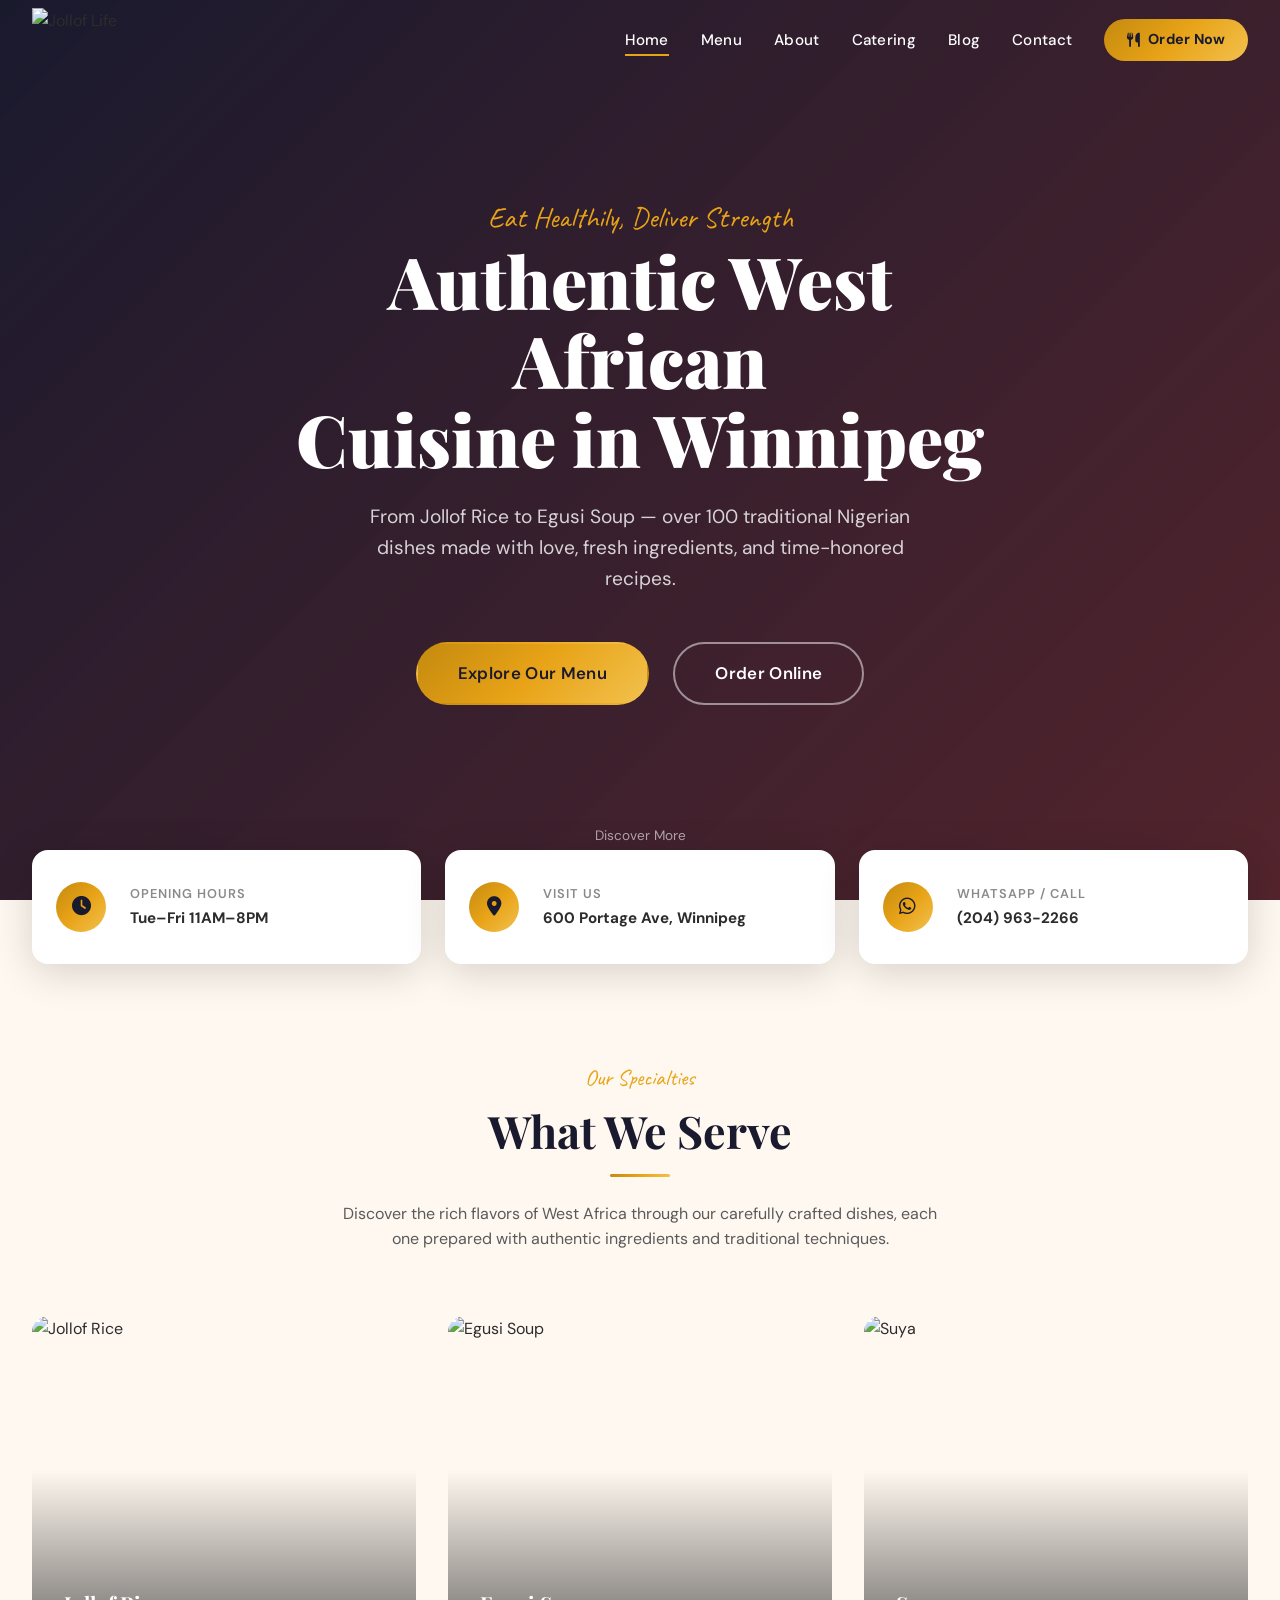
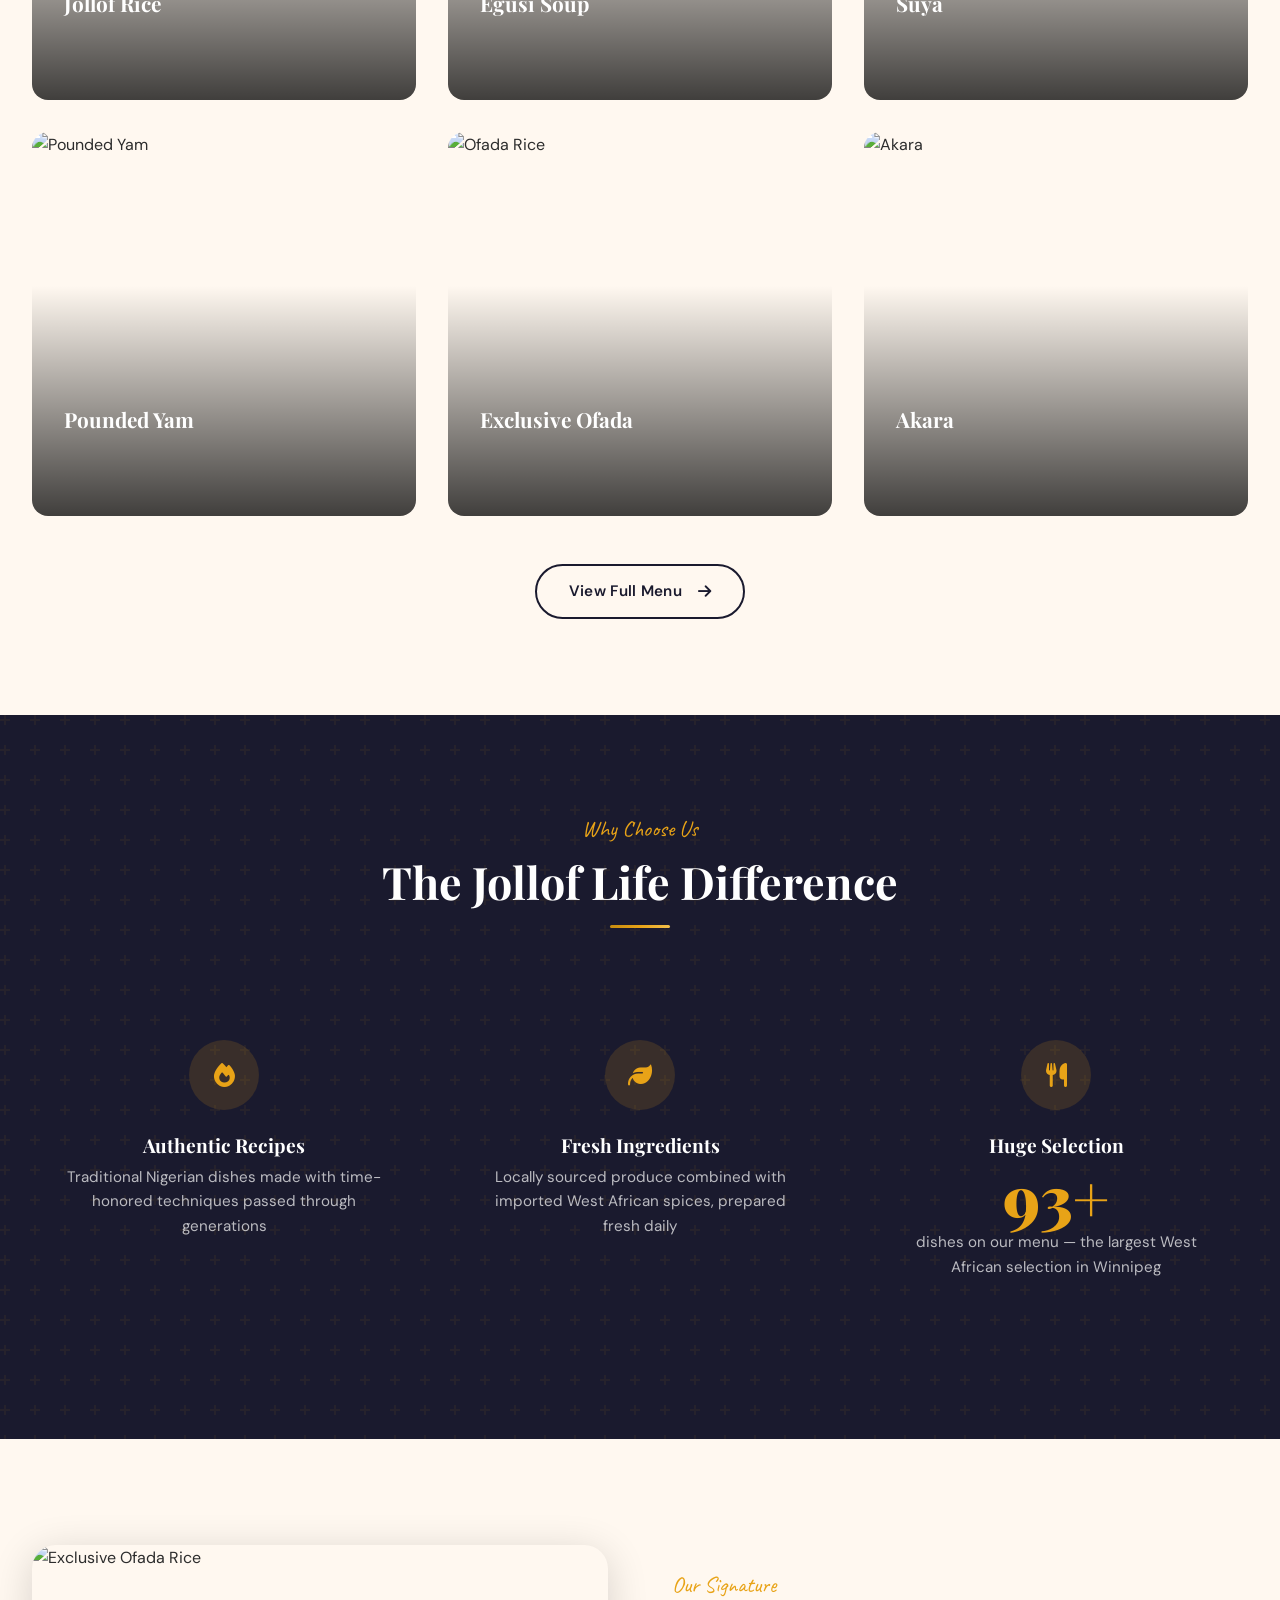
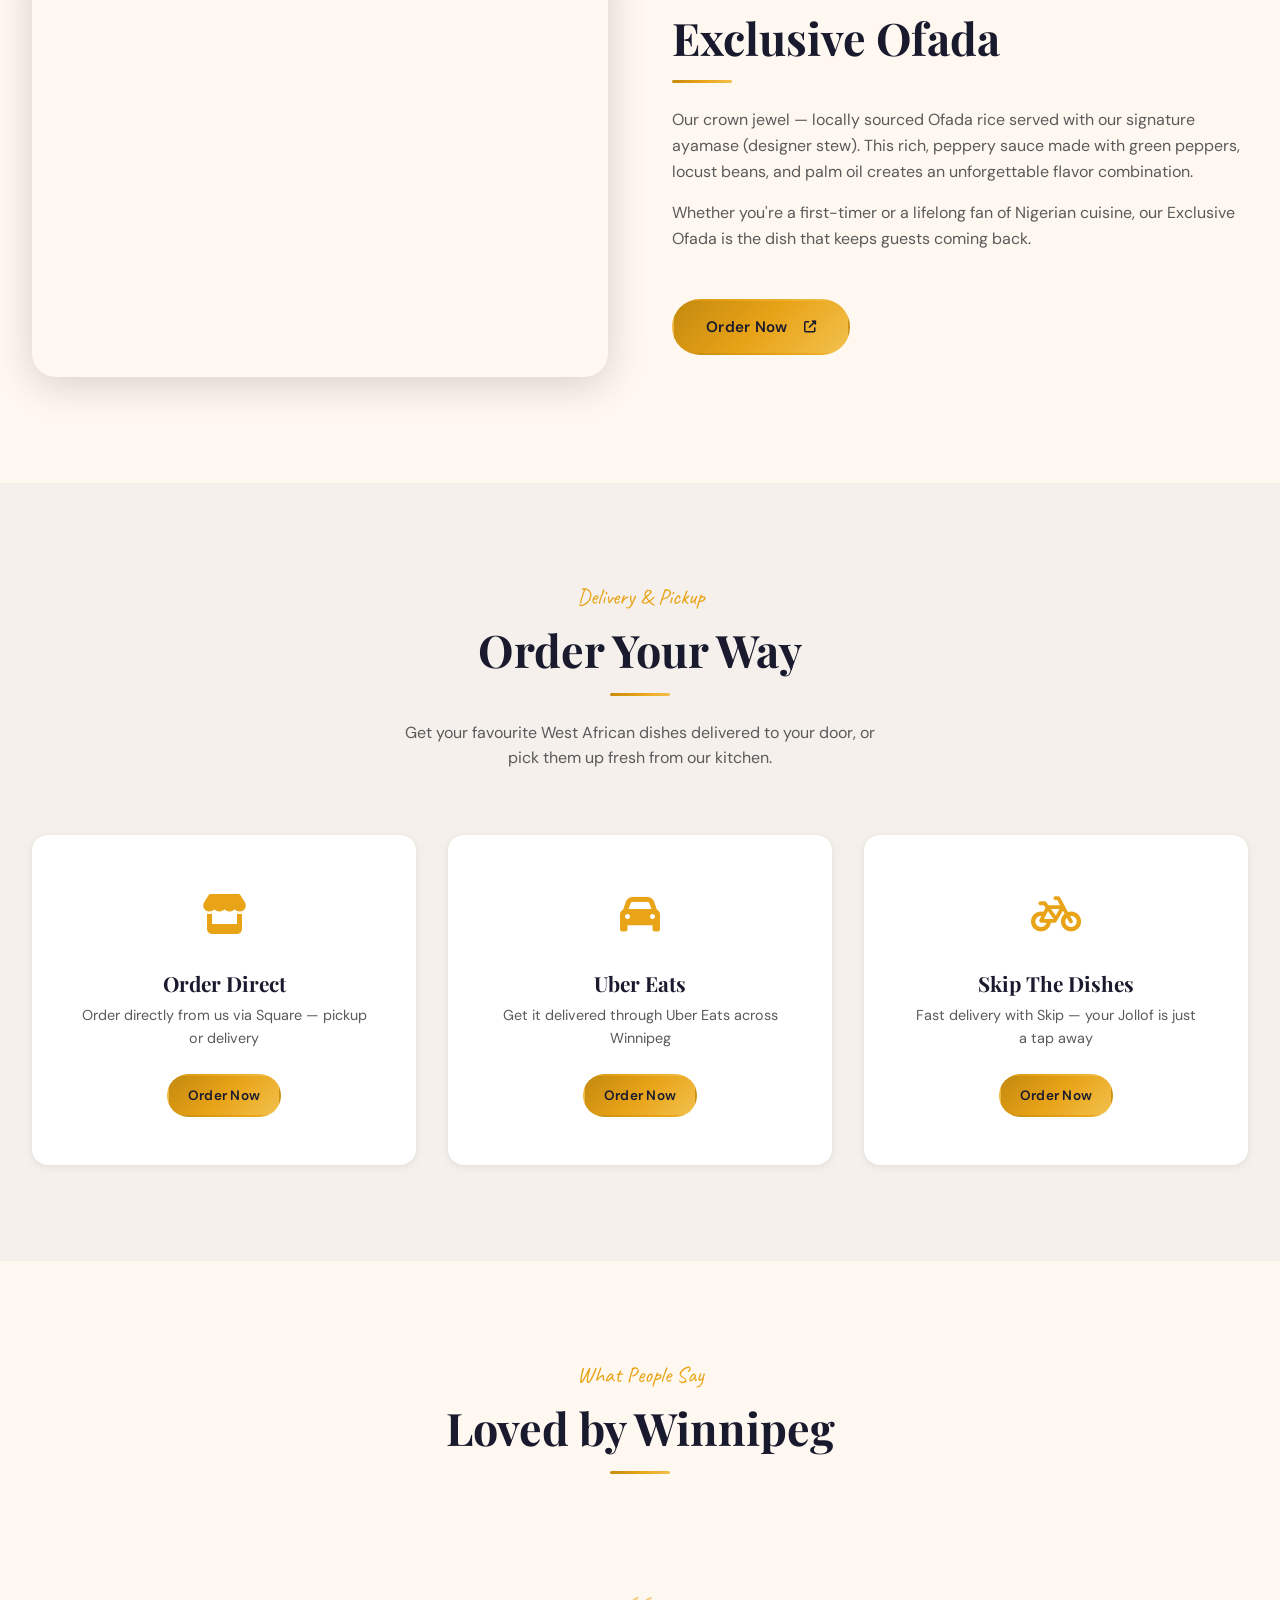
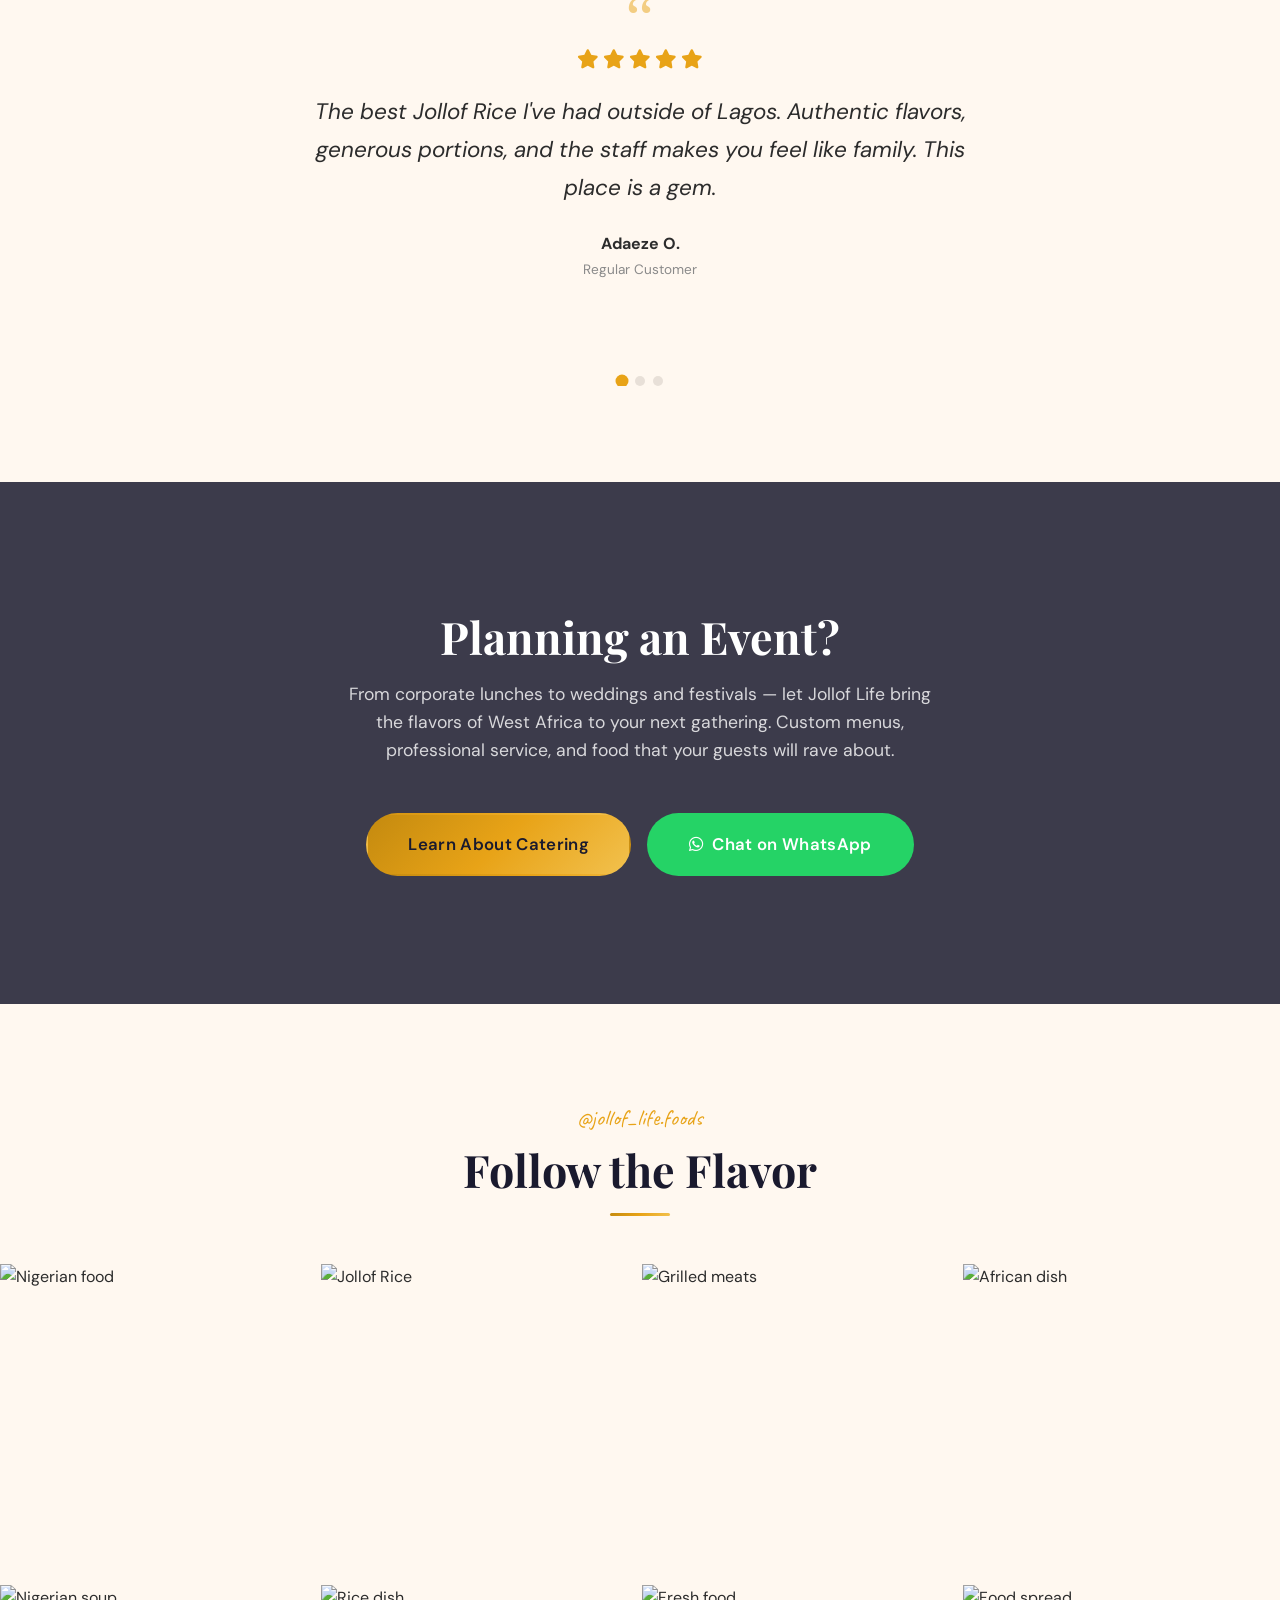
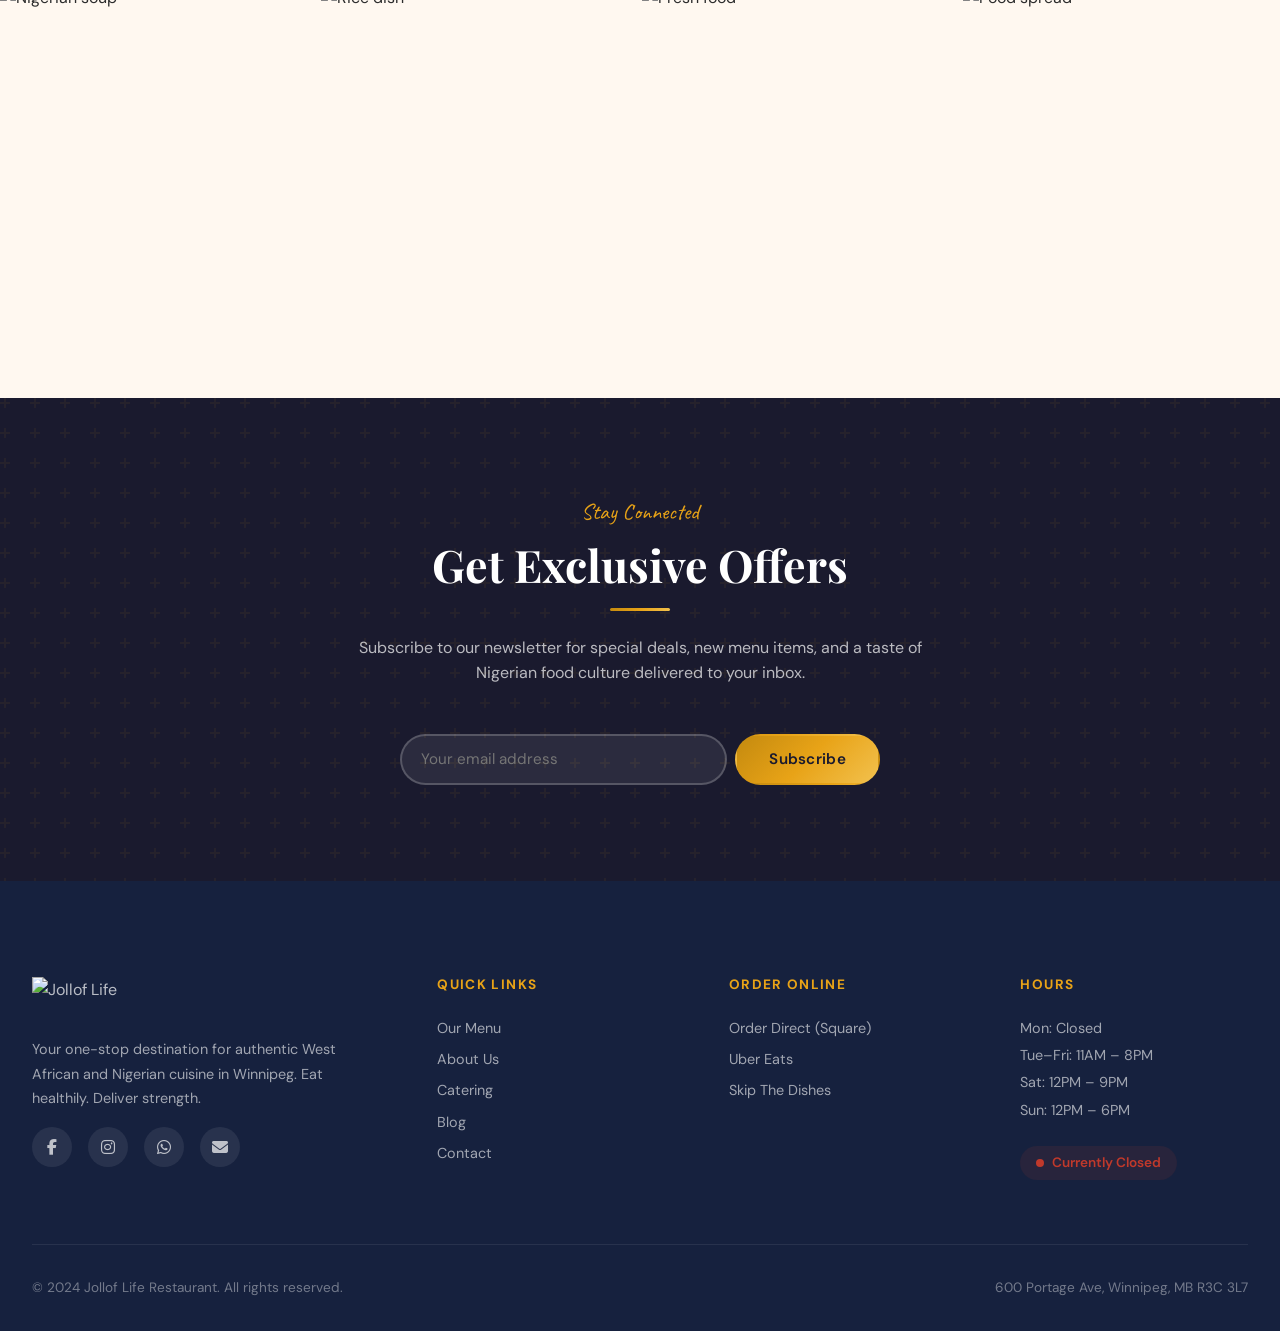
==== commit cb5693b9: "Fix icons, logo size, ordering CTAs, and image audit - Replace 5 Font Awesome Pro-only icons with fr" ====
--- a/index.html
+++ b/index.html
@@ -229,7 +229,7 @@
 
       <div class="card-grid card-grid--3 reveal-stagger">
         <div class="feature-card">
-          <div class="feature-card__icon"><i class="fas fa-fire-burner"></i></div>
+          <div class="feature-card__icon"><i class="fas fa-fire"></i></div>
           <h3 class="feature-card__title">Authentic Recipes</h3>
           <p class="feature-card__text">Traditional Nigerian dishes made with time-honored techniques passed through generations</p>
         </div>
@@ -521,6 +521,13 @@
     </div>
   </footer>
 
+  <!-- Mobile Sticky Order -->
+  <div class="mobile-order-sticky">
+    <a href="https://jollof-life-restaurant.square.site/" target="_blank" rel="noopener">
+      <i class="fas fa-utensils"></i> Order Now — Delivery & Pickup
+    </a>
+  </div>
+
   <!-- Scripts -->
   <script src="js/main.js"></script>
 </body>
--- a/css/styles.css
+++ b/css/styles.css
@@ -285,7 +285,7 @@
 }
 
 .navbar__logo img {
-  height: 48px;
+  height: 64px;
   width: auto;
 }
 
@@ -1616,6 +1616,7 @@
   .container { padding: 0 var(--space-lg); }
   .section { padding: var(--space-3xl) 0; }
 
+  .navbar__logo img { height: 52px; }
   .navbar__links { display: none; }
   .navbar__toggle { display: flex; }
 
@@ -1642,6 +1643,88 @@
   h1 { font-size: 2rem; }
   .hero__title { font-size: 2.2rem; }
   .btn { padding: 0.75rem 1.5rem; font-size: 0.9rem; }
+}
+
+/* --- Sticky Order Bar (all pages) --- */
+.order-bar {
+  background: var(--dark-surface);
+  padding: var(--space-md) 0;
+  text-align: center;
+  border-top: 2px solid var(--saffron);
+}
+
+.order-bar .container {
+  display: flex;
+  align-items: center;
+  justify-content: center;
+  gap: var(--space-lg);
+  flex-wrap: wrap;
+}
+
+.order-bar__text {
+  color: rgba(255,255,255,0.8);
+  font-size: 0.9rem;
+  font-weight: 500;
+}
+
+.order-bar__links {
+  display: flex;
+  gap: var(--space-md);
+  align-items: center;
+}
+
+.order-bar__link {
+  display: inline-flex;
+  align-items: center;
+  gap: var(--space-xs);
+  color: var(--saffron-light);
+  font-size: 0.85rem;
+  font-weight: 600;
+  padding: 0.4rem 1rem;
+  border: 1px solid rgba(232,163,23,0.3);
+  border-radius: 50px;
+  transition: all var(--duration-fast) var(--ease-out);
+}
+
+.order-bar__link:hover {
+  background: var(--saffron);
+  color: var(--charcoal);
+  border-color: var(--saffron);
+}
+
+/* Mobile sticky order button */
+.mobile-order-sticky {
+  display: none;
+  position: fixed;
+  bottom: 0;
+  left: 0;
+  right: 0;
+  z-index: 900;
+  padding: var(--space-md) var(--space-lg);
+  background: var(--dark-surface);
+  border-top: 2px solid var(--saffron);
+  box-shadow: 0 -4px 20px rgba(0,0,0,0.3);
+}
+
+.mobile-order-sticky a {
+  display: flex;
+  align-items: center;
+  justify-content: center;
+  gap: var(--space-sm);
+  width: 100%;
+  padding: 0.9rem;
+  background: var(--gradient-gold);
+  color: var(--charcoal);
+  font-weight: 700;
+  font-size: 1rem;
+  border-radius: 50px;
+  letter-spacing: 0.02em;
+}
+
+@media (max-width: 768px) {
+  .mobile-order-sticky { display: block; }
+  body { padding-bottom: 70px; }
+  .order-bar { display: none; }
 }
 
 /* Reduced motion */
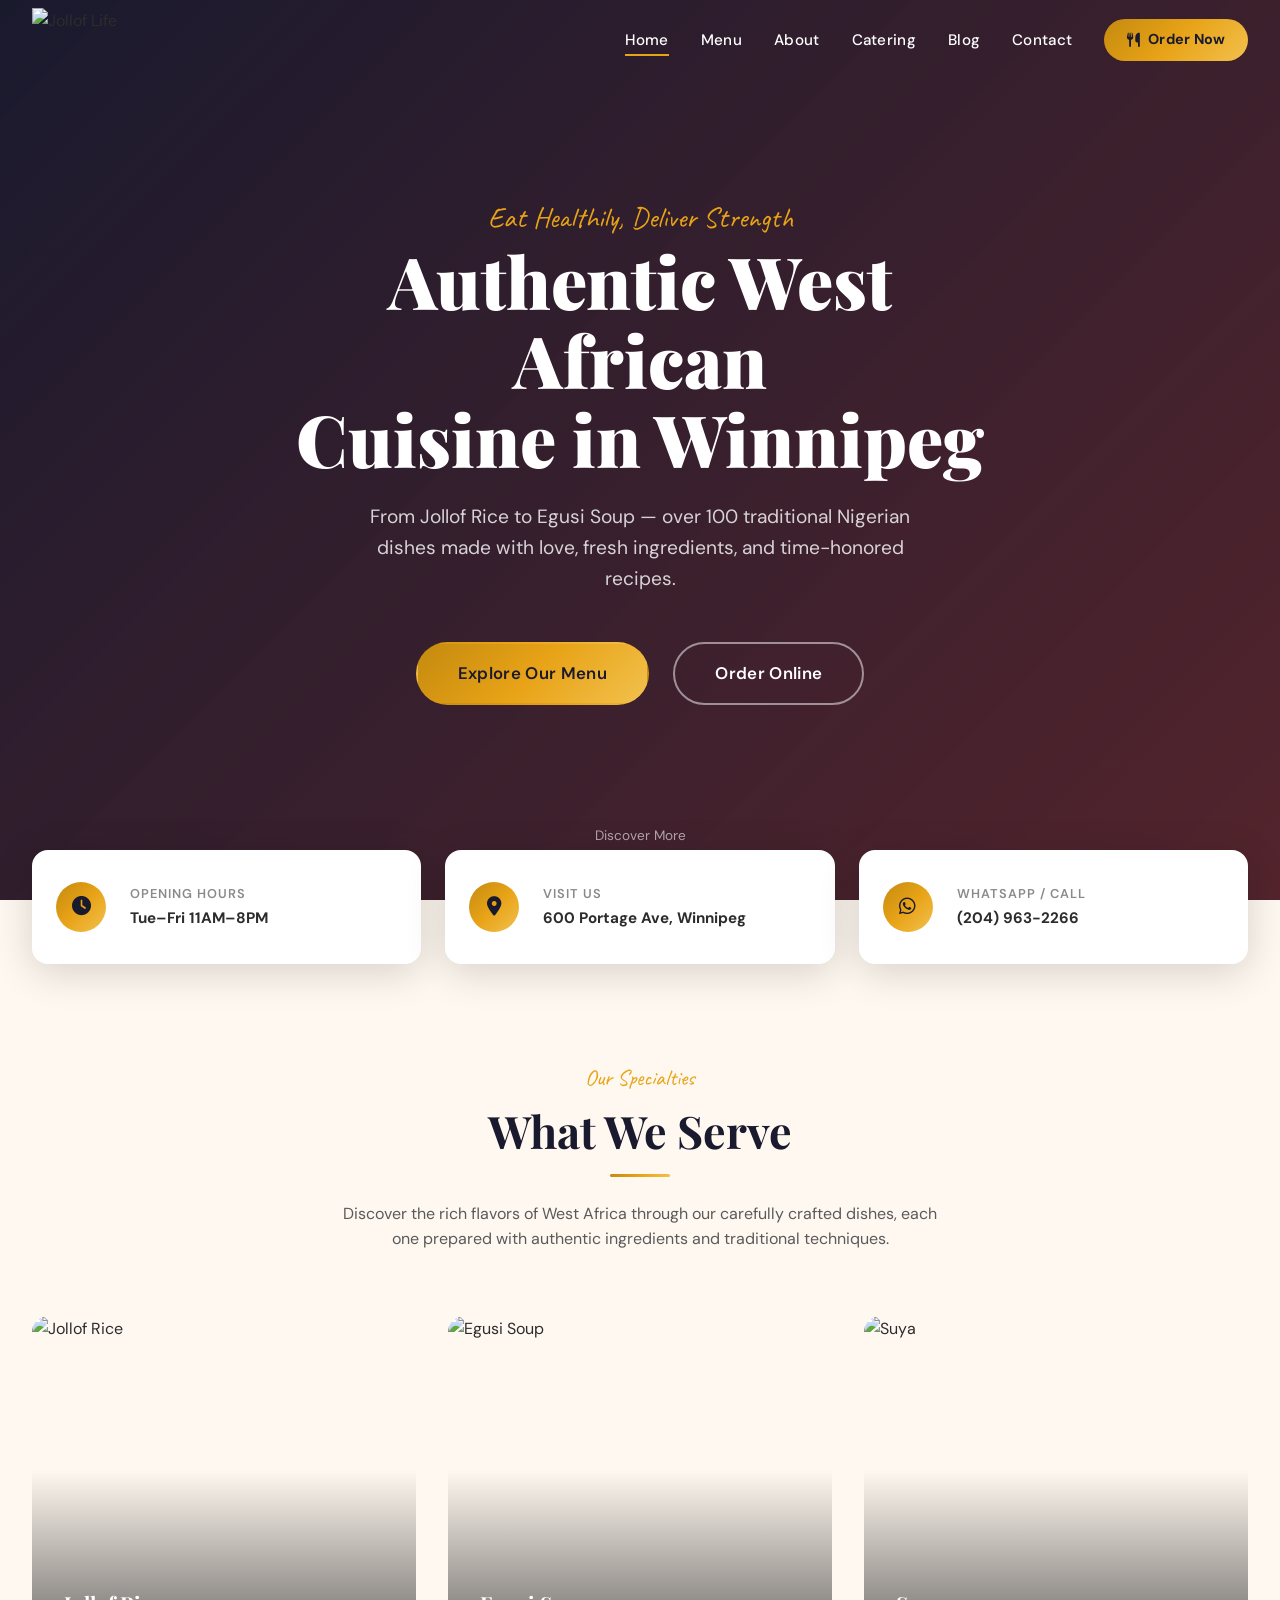
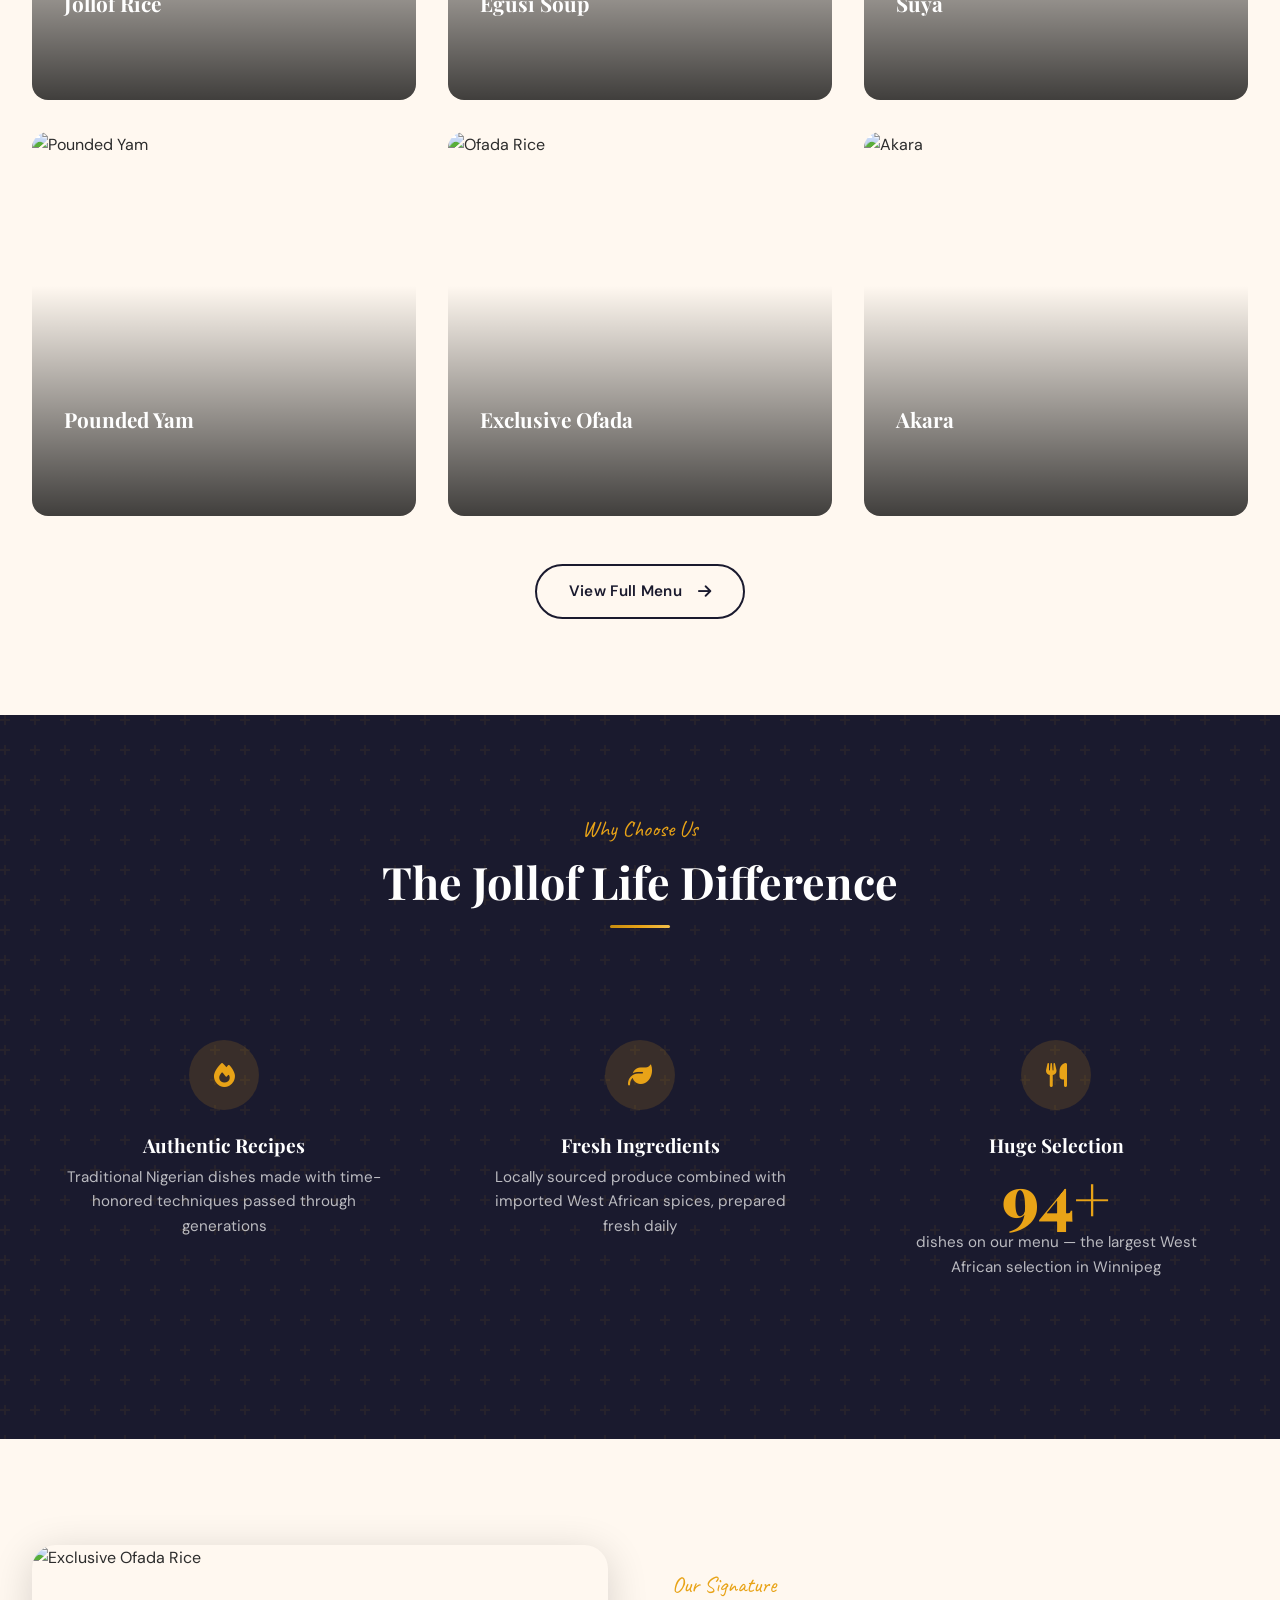
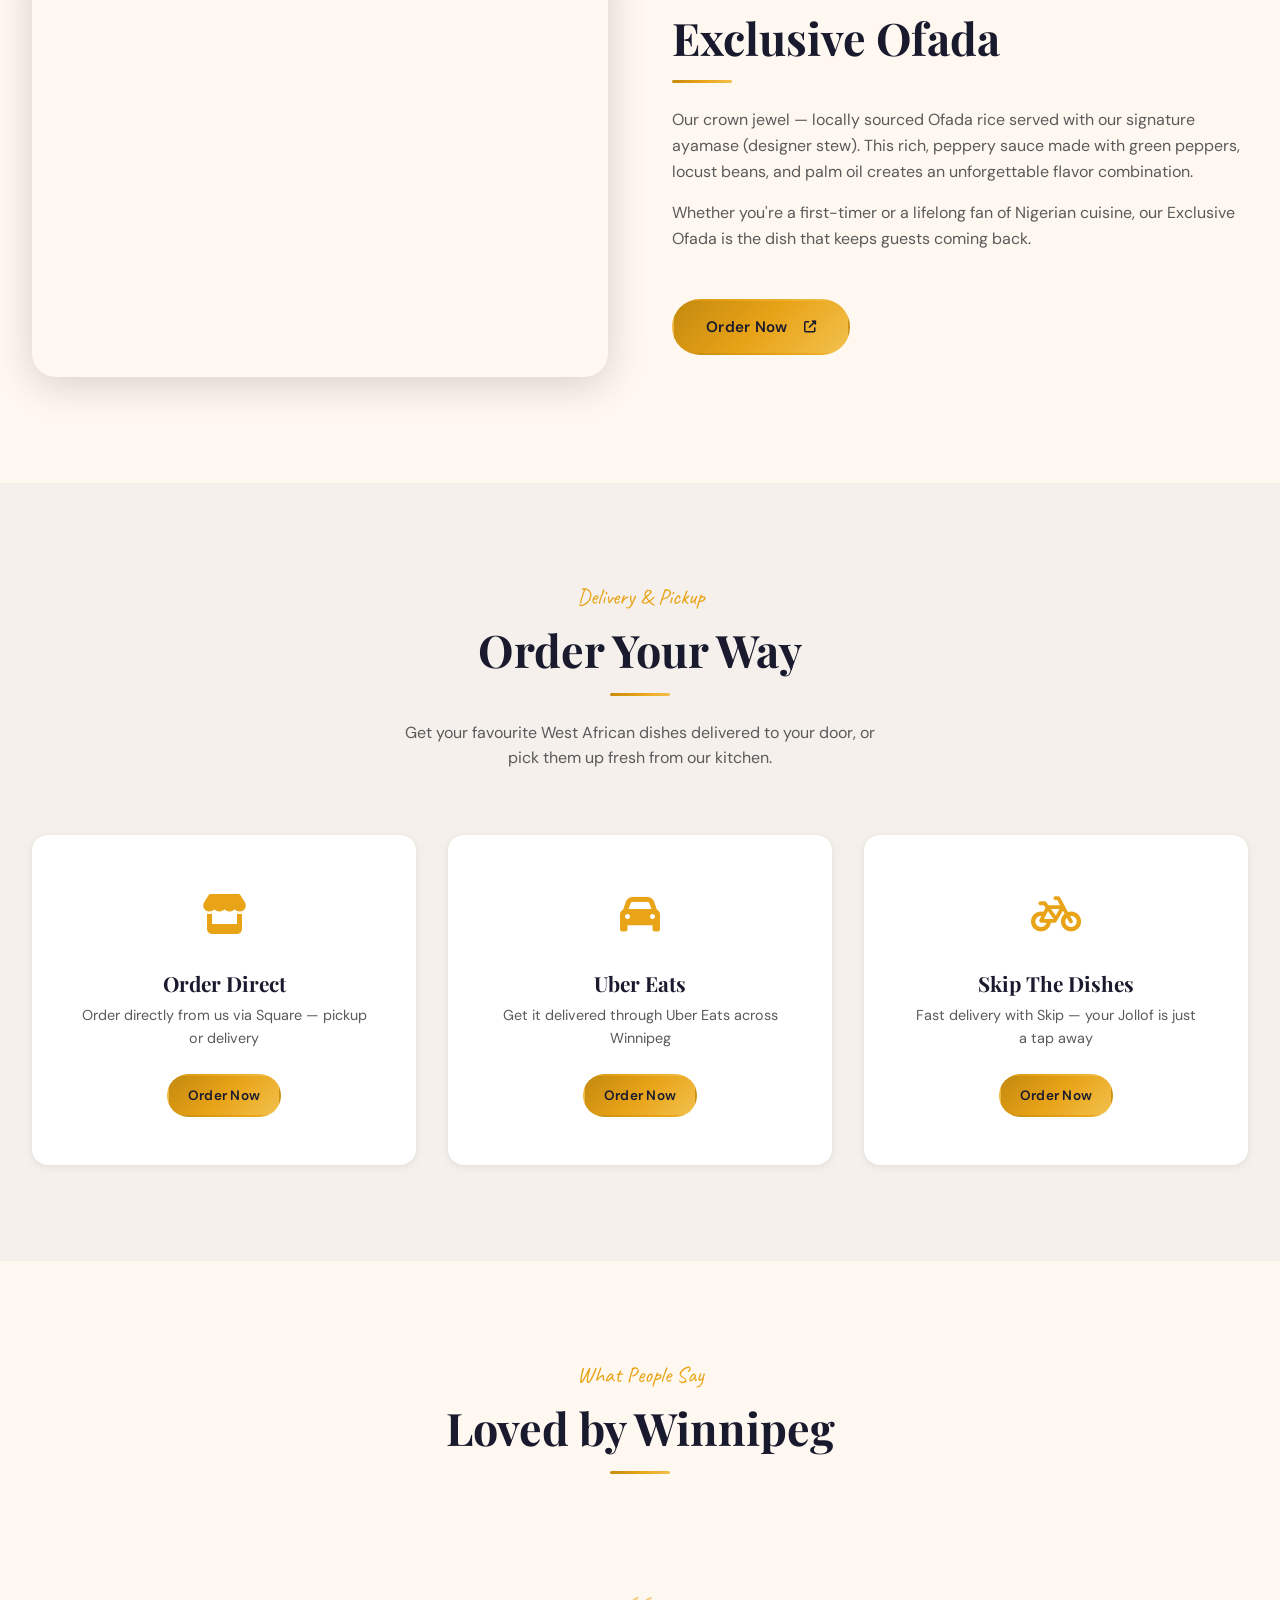
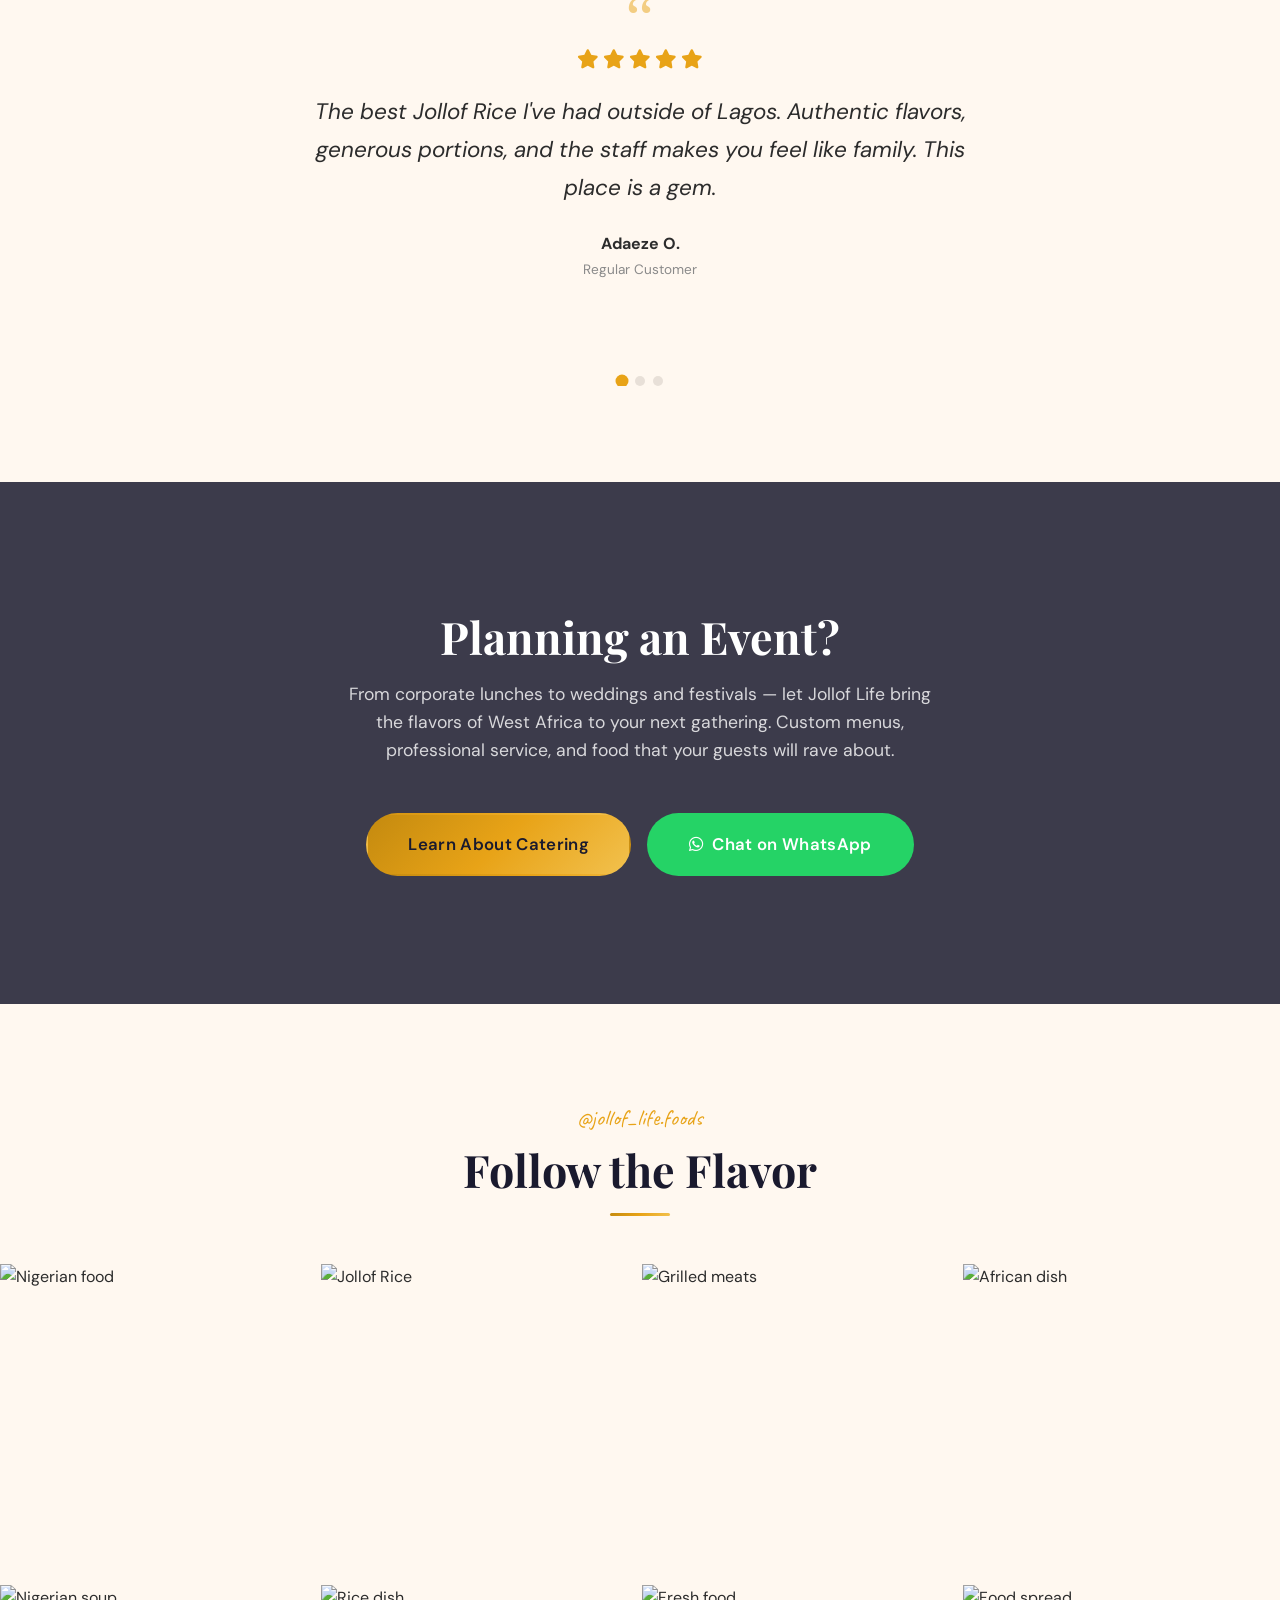
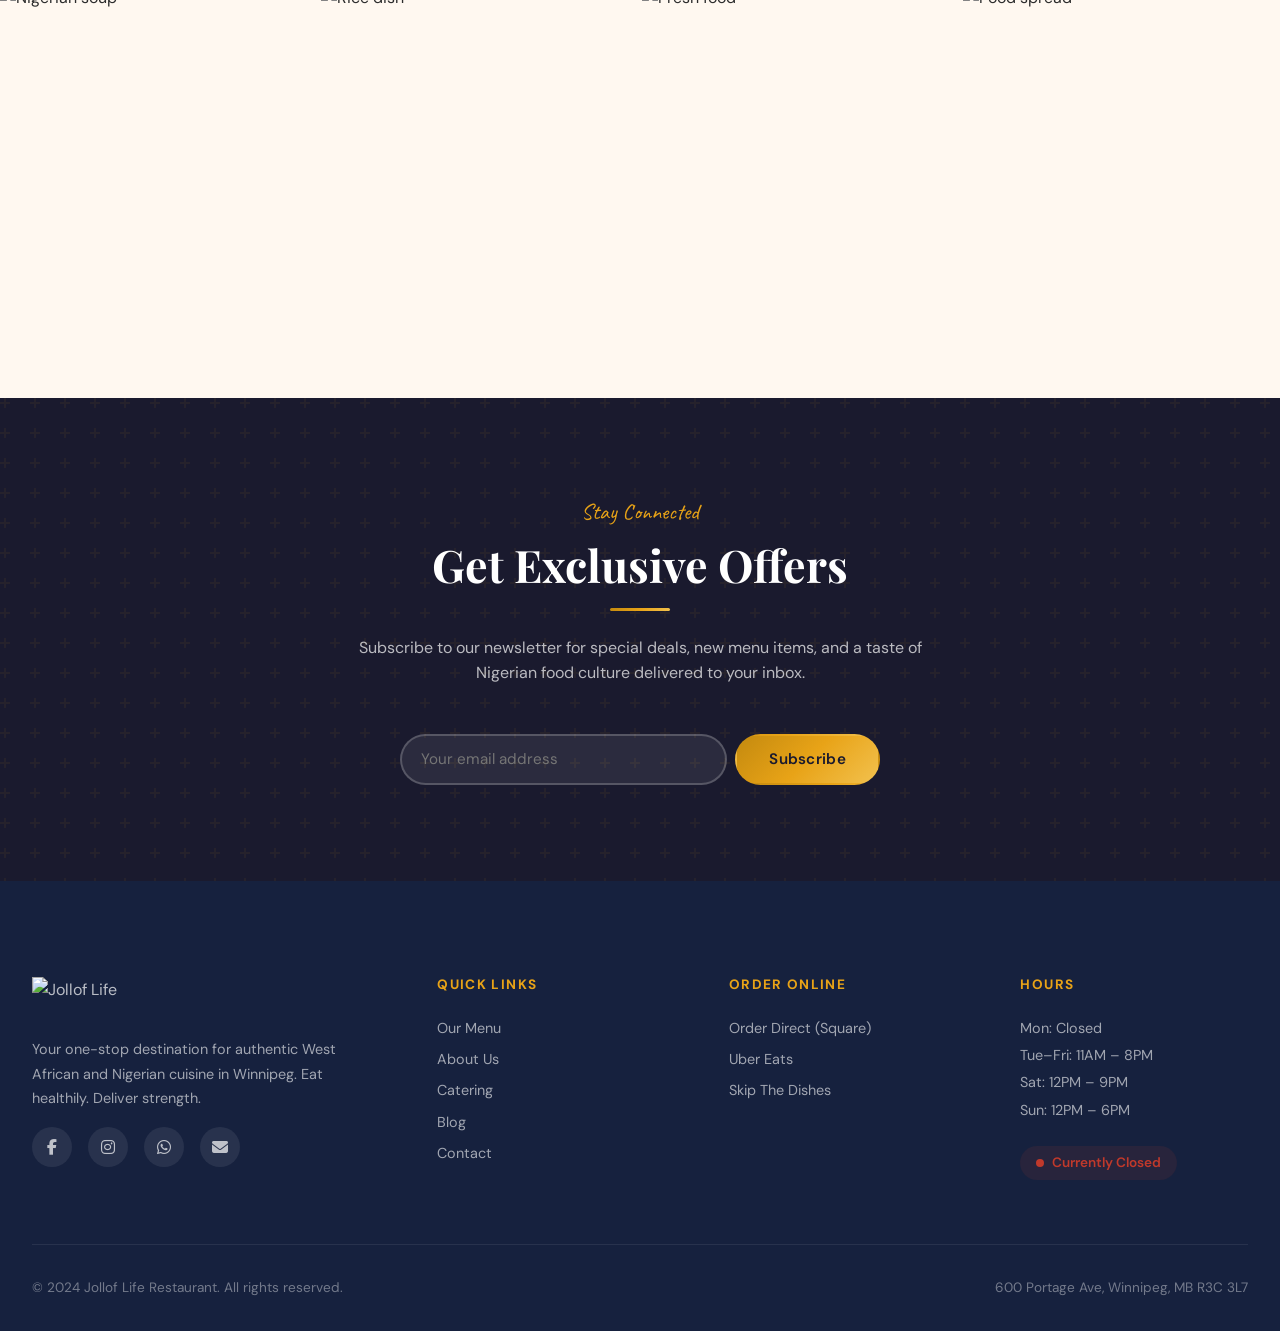
==== commit 942ed804: "Replace earring photo with actual food image The Unsplash URL photo-1590166223826 showed a woman wit" ====
--- a/index.html
+++ b/index.html
@@ -160,7 +160,7 @@
       <div class="card-grid card-grid--3 reveal-stagger">
         <!-- Jollof Rice -->
         <a href="menu.html" class="dish-card">
-          <img src="https://images.unsplash.com/photo-1590166223826-12dee1677420?w=600&q=80" alt="Jollof Rice" class="dish-card__image">
+          <img src="https://images.unsplash.com/photo-1574484284002-952d92456975?w=600&q=80" alt="Jollof Rice" class="dish-card__image">
           <div class="dish-card__overlay">
             <span class="dish-card__name">Jollof Rice</span>
             <span class="dish-card__desc">The iconic West African one-pot rice with rich tomato and spices</span>
@@ -406,7 +406,7 @@
         <div class="gallery-item__overlay"><i class="fab fa-instagram"></i></div>
       </a>
       <a href="https://www.instagram.com/jollof_life.foods/" target="_blank" rel="noopener" class="gallery-item">
-        <img src="https://images.unsplash.com/photo-1590166223826-12dee1677420?w=400&q=80" alt="Jollof Rice">
+        <img src="https://images.unsplash.com/photo-1574484284002-952d92456975?w=400&q=80" alt="Jollof Rice">
         <div class="gallery-item__overlay"><i class="fab fa-instagram"></i></div>
       </a>
       <a href="https://www.instagram.com/jollof_life.foods/" target="_blank" rel="noopener" class="gallery-item">
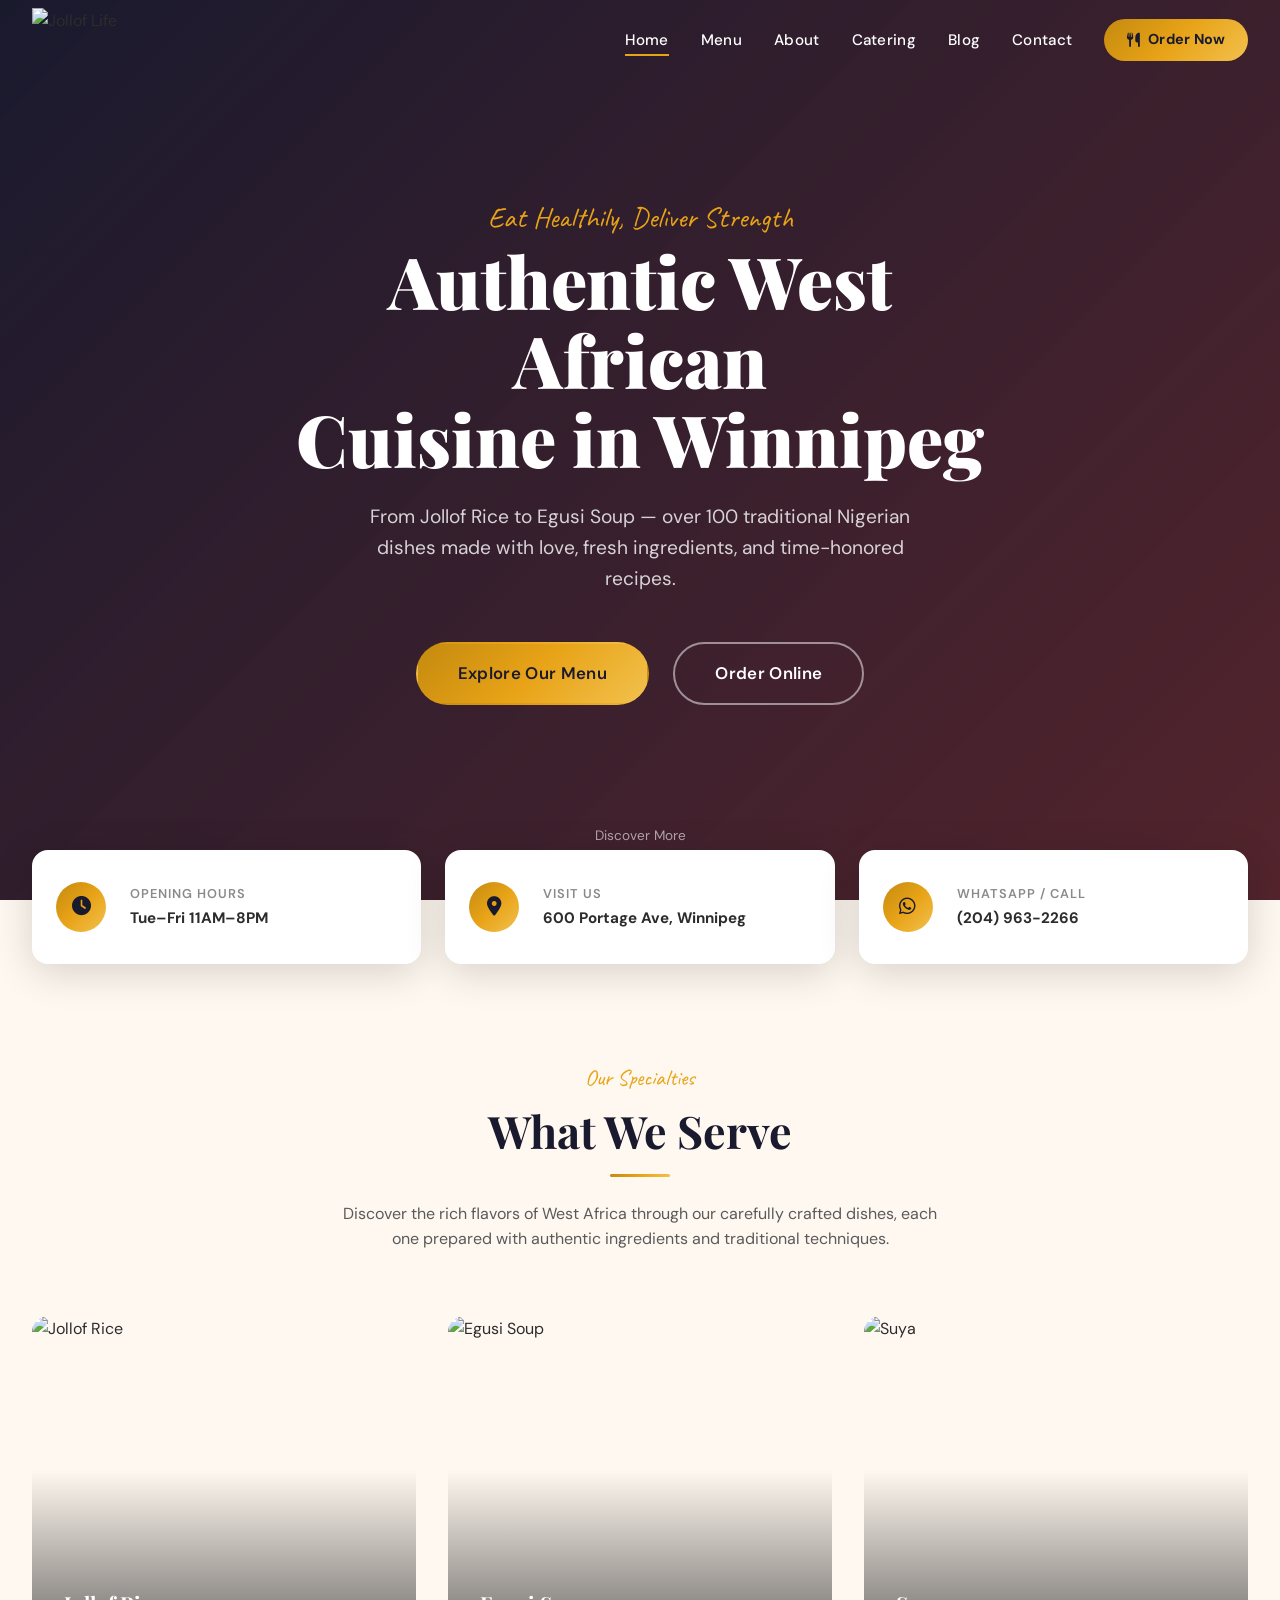
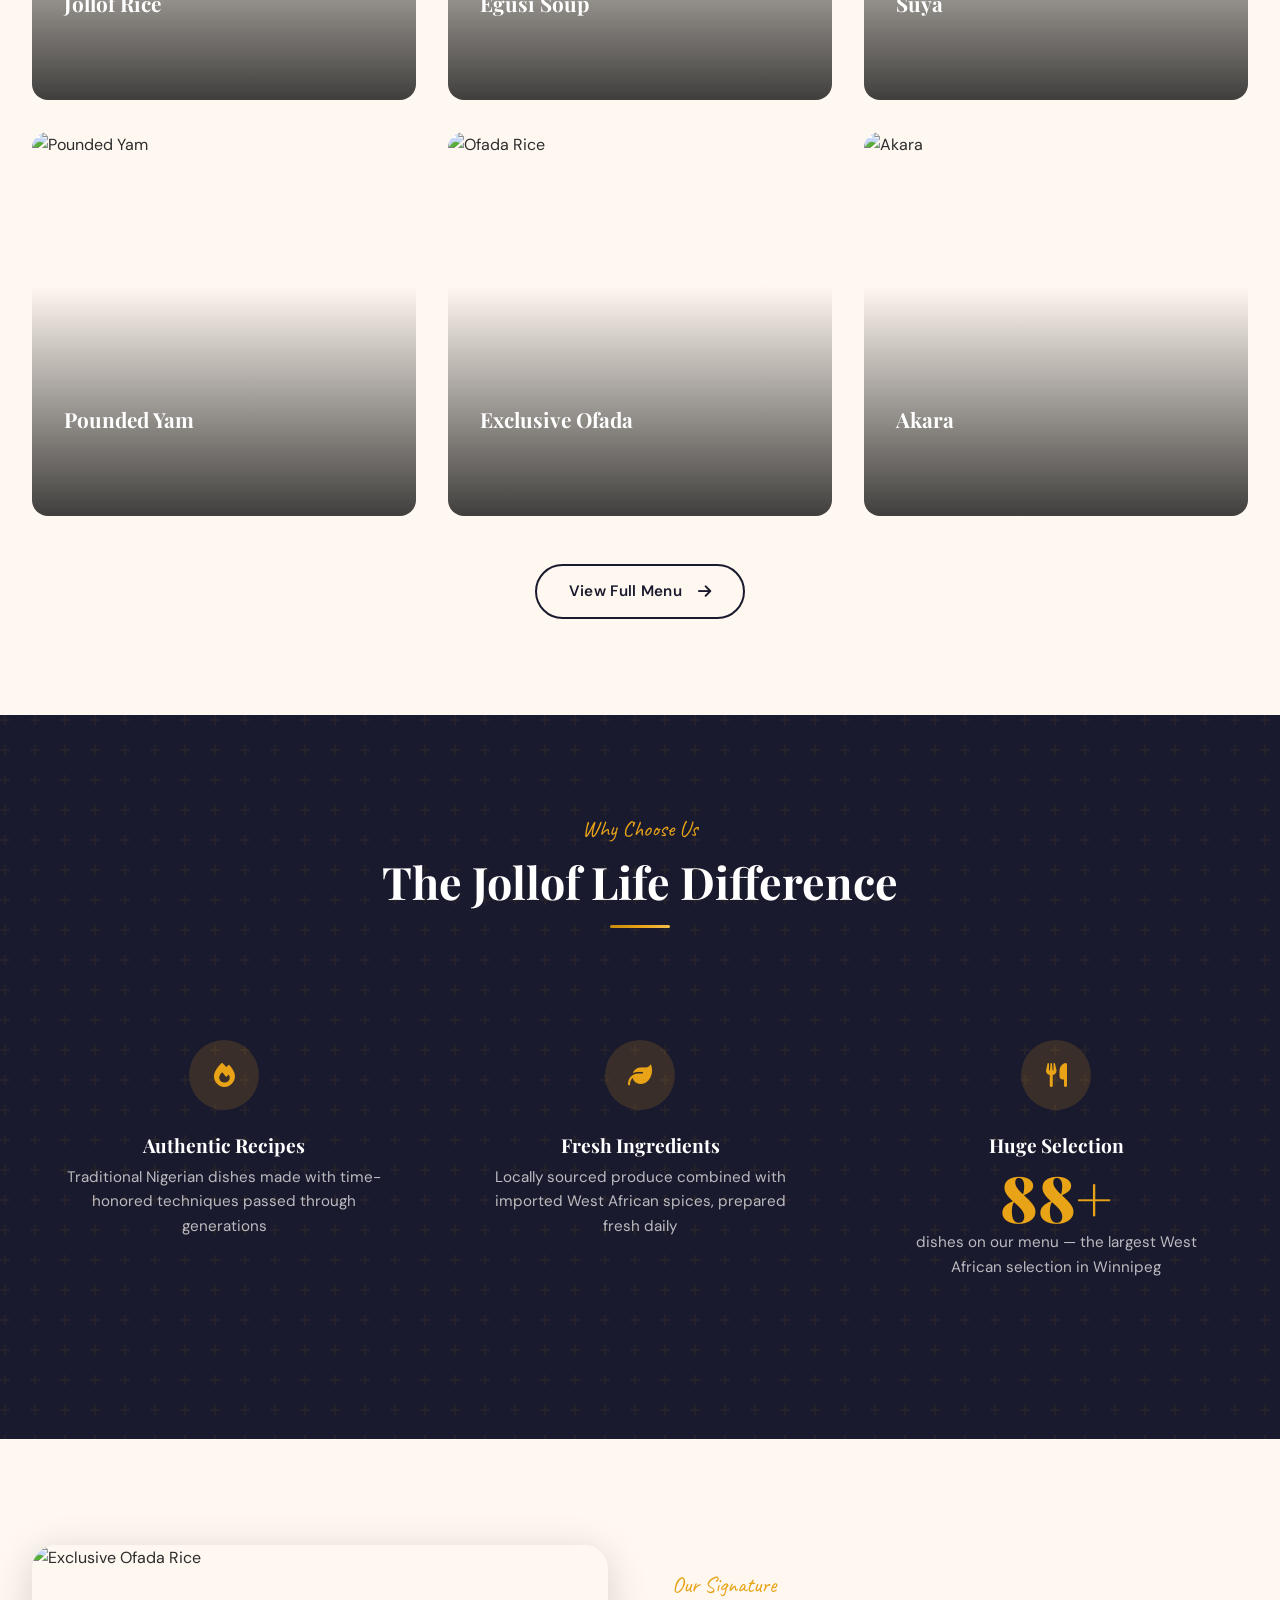
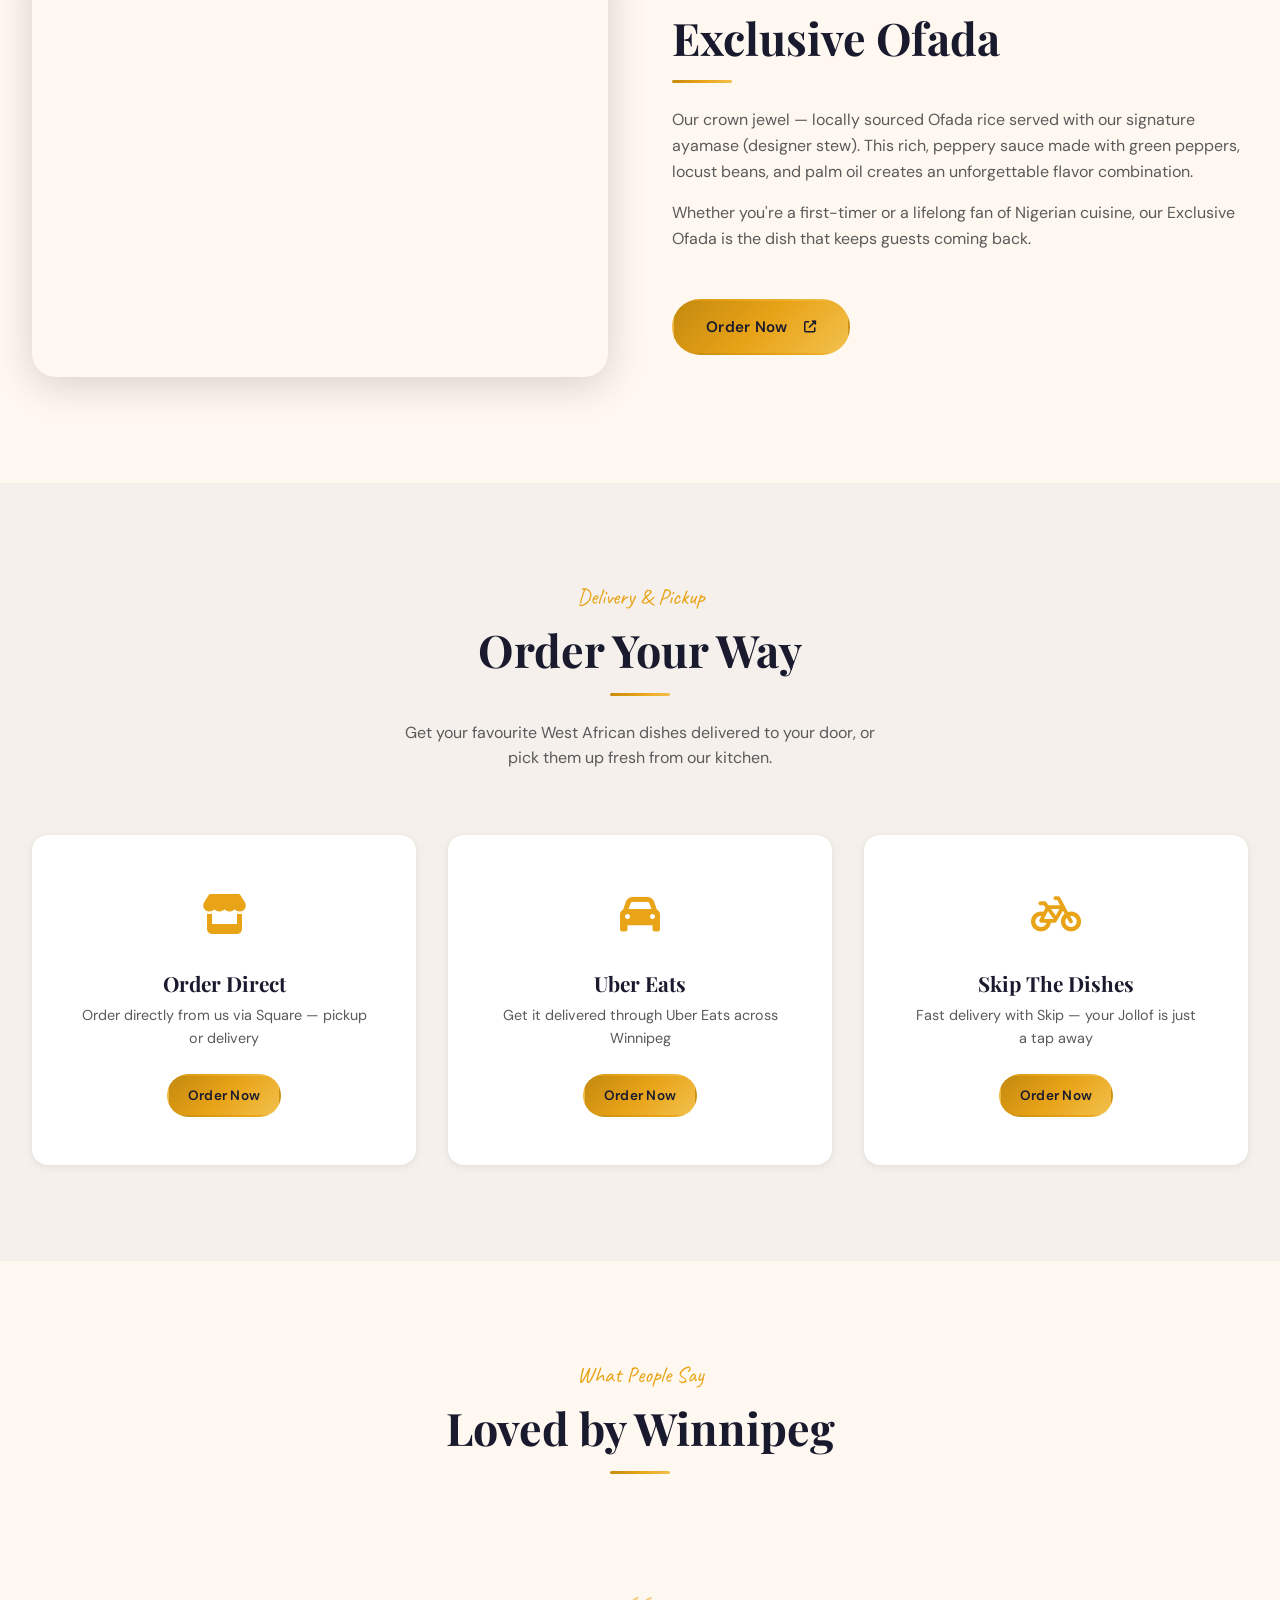
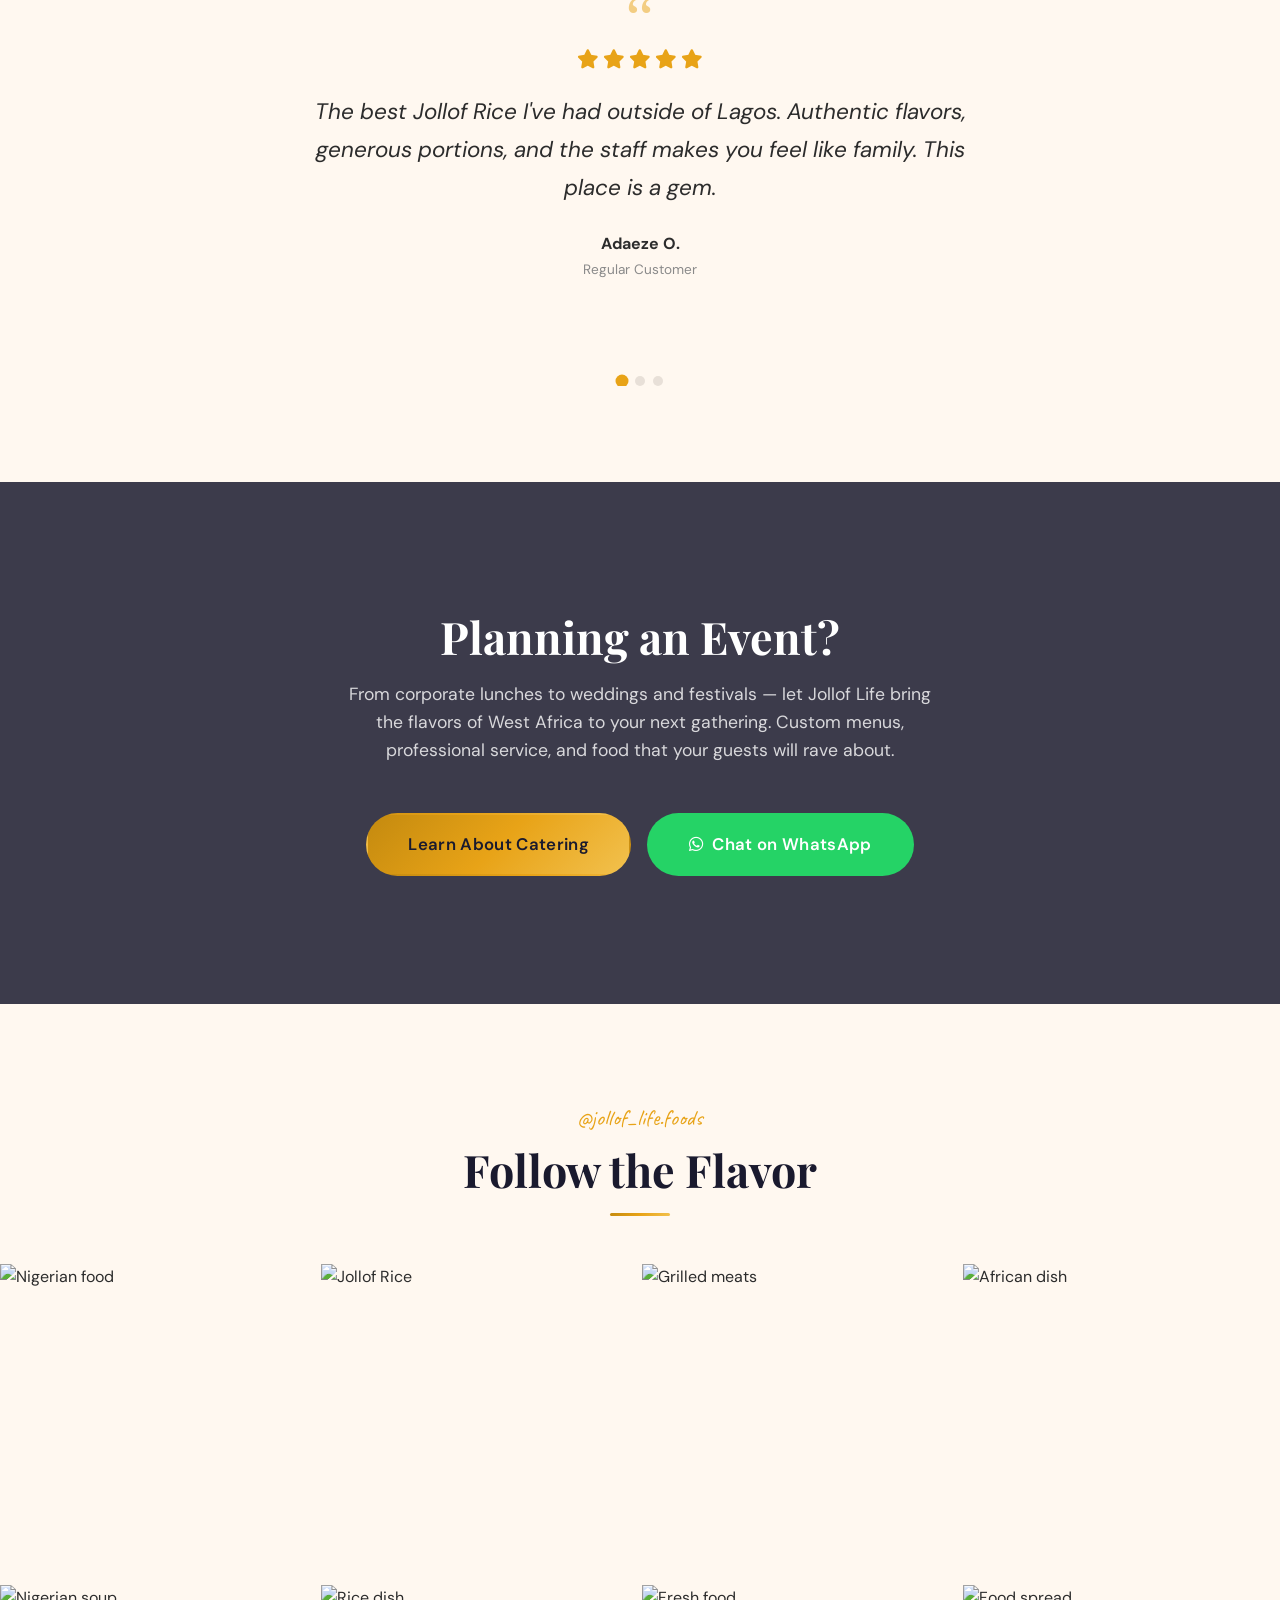
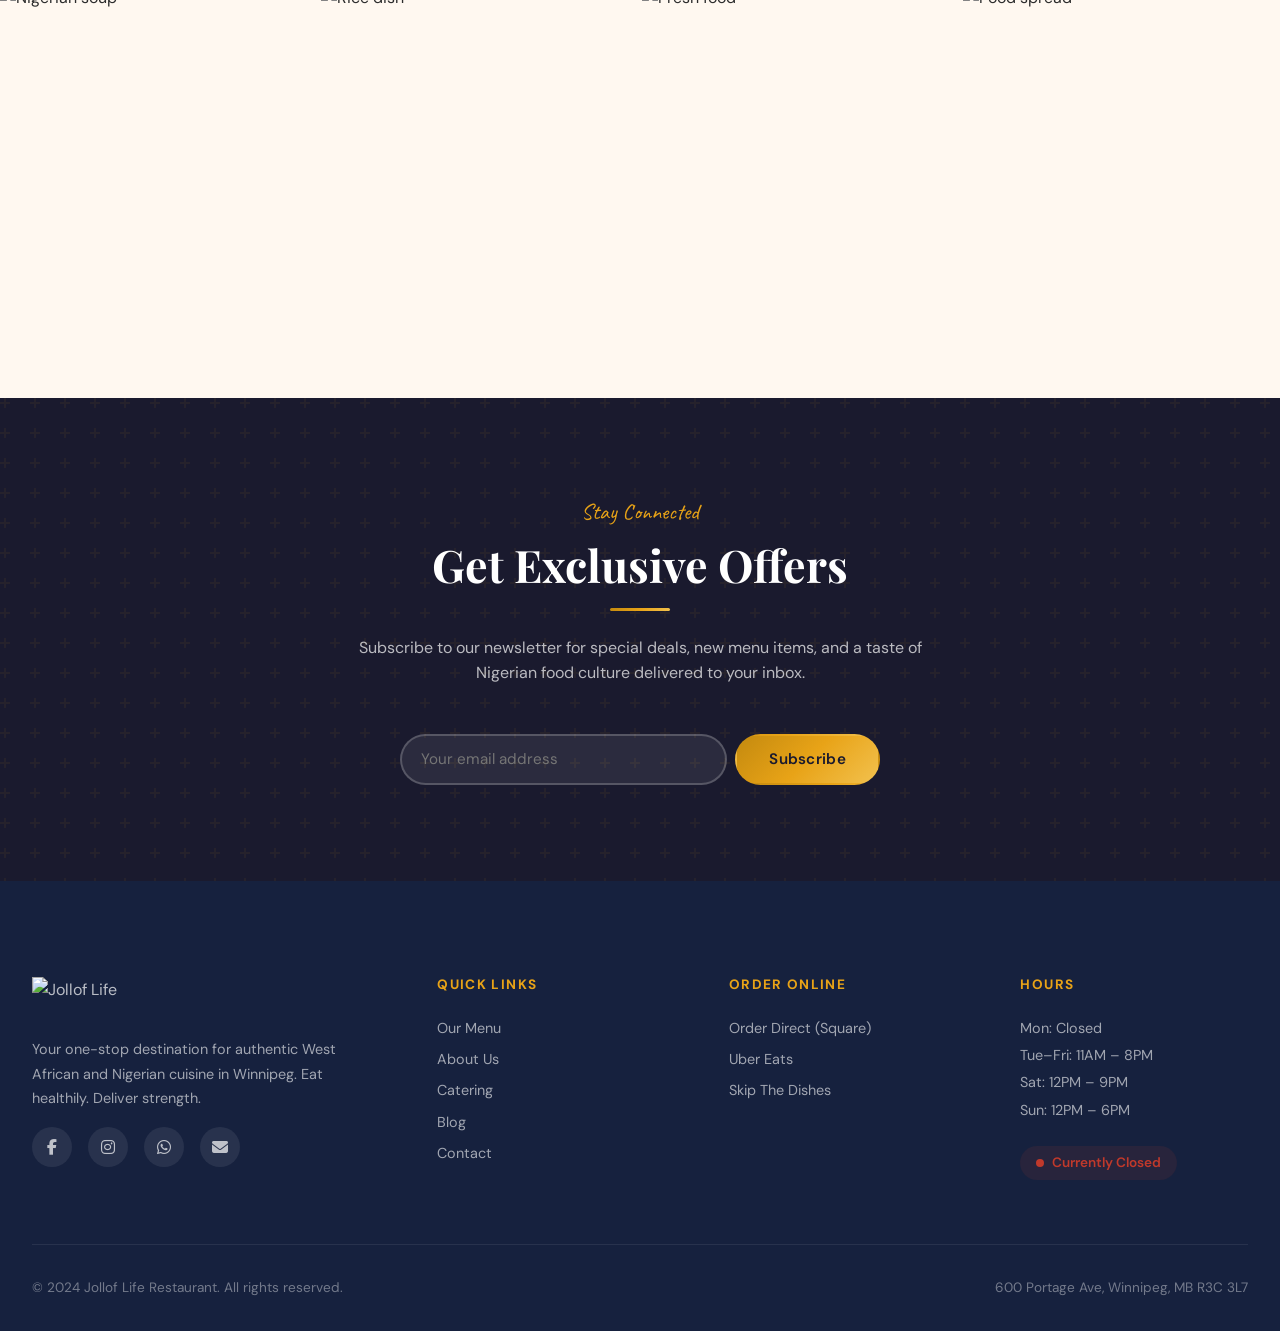
==== commit 4980f95e: "Replace all wrong/broken images with verified Nigerian food photos Playwright audit found 5 broken (" ====
--- a/index.html
+++ b/index.html
@@ -160,7 +160,7 @@
       <div class="card-grid card-grid--3 reveal-stagger">
         <!-- Jollof Rice -->
         <a href="menu.html" class="dish-card">
-          <img src="https://images.unsplash.com/photo-1574484284002-952d92456975?w=600&q=80" alt="Jollof Rice" class="dish-card__image">
+          <img src="https://images.unsplash.com/photo-1634324092526-91f5e878b72f?w=600&q=80" alt="Jollof Rice" class="dish-card__image">
           <div class="dish-card__overlay">
             <span class="dish-card__name">Jollof Rice</span>
             <span class="dish-card__desc">The iconic West African one-pot rice with rich tomato and spices</span>
@@ -169,7 +169,7 @@
 
         <!-- Egusi Soup -->
         <a href="menu.html" class="dish-card">
-          <img src="https://images.unsplash.com/photo-1643293228196-1ad8cb251aee?w=600&q=80" alt="Egusi Soup" class="dish-card__image">
+          <img src="https://images.unsplash.com/photo-1763048443535-1243379234e2?w=600&q=80" alt="Egusi Soup" class="dish-card__image">
           <div class="dish-card__overlay">
             <span class="dish-card__name">Egusi Soup</span>
             <span class="dish-card__desc">Rich melon seed soup with leafy greens and assorted proteins</span>
@@ -187,7 +187,7 @@
 
         <!-- Pounded Yam -->
         <a href="menu.html" class="dish-card">
-          <img src="https://images.unsplash.com/photo-1567364241895-3135b8a50d1a?w=600&q=80" alt="Pounded Yam" class="dish-card__image">
+          <img src="https://images.unsplash.com/photo-1604329760661-e71dc83f8f26?w=600&q=80" alt="Pounded Yam" class="dish-card__image">
           <div class="dish-card__overlay">
             <span class="dish-card__name">Pounded Yam</span>
             <span class="dish-card__desc">Smooth, stretchy yam dough — the perfect companion to soups</span>
@@ -196,7 +196,7 @@
 
         <!-- Ofada Rice -->
         <a href="menu.html" class="dish-card">
-          <img src="https://images.unsplash.com/photo-1596797038530-2c107229654b?w=600&q=80" alt="Ofada Rice" class="dish-card__image">
+          <img src="https://images.unsplash.com/photo-1604329756574-bda1f2cada6f?w=600&q=80" alt="Ofada Rice" class="dish-card__image">
           <div class="dish-card__overlay">
             <span class="dish-card__name">Exclusive Ofada</span>
             <span class="dish-card__desc">Our signature — local Ofada rice with rich ayamase sauce</span>
@@ -205,7 +205,7 @@
 
         <!-- Akara -->
         <a href="menu.html" class="dish-card">
-          <img src="https://images.unsplash.com/photo-1565299624946-b28f40a0ae38?w=600&q=80" alt="Akara" class="dish-card__image">
+          <img src="https://images.unsplash.com/photo-1613764816537-a43baeb559c1?w=600&q=80" alt="Akara" class="dish-card__image">
           <div class="dish-card__overlay">
             <span class="dish-card__name">Akara</span>
             <span class="dish-card__desc">Crispy bean fritters, golden outside and fluffy inside</span>
@@ -406,7 +406,7 @@
         <div class="gallery-item__overlay"><i class="fab fa-instagram"></i></div>
       </a>
       <a href="https://www.instagram.com/jollof_life.foods/" target="_blank" rel="noopener" class="gallery-item">
-        <img src="https://images.unsplash.com/photo-1574484284002-952d92456975?w=400&q=80" alt="Jollof Rice">
+        <img src="https://images.unsplash.com/photo-1634324092526-91f5e878b72f?w=400&q=80" alt="Jollof Rice">
         <div class="gallery-item__overlay"><i class="fab fa-instagram"></i></div>
       </a>
       <a href="https://www.instagram.com/jollof_life.foods/" target="_blank" rel="noopener" class="gallery-item">
@@ -414,19 +414,19 @@
         <div class="gallery-item__overlay"><i class="fab fa-instagram"></i></div>
       </a>
       <a href="https://www.instagram.com/jollof_life.foods/" target="_blank" rel="noopener" class="gallery-item">
-        <img src="https://images.unsplash.com/photo-1567364241895-3135b8a50d1a?w=400&q=80" alt="African dish">
-        <div class="gallery-item__overlay"><i class="fab fa-instagram"></i></div>
-      </a>
-      <a href="https://www.instagram.com/jollof_life.foods/" target="_blank" rel="noopener" class="gallery-item">
-        <img src="https://images.unsplash.com/photo-1643293228196-1ad8cb251aee?w=400&q=80" alt="Nigerian soup">
-        <div class="gallery-item__overlay"><i class="fab fa-instagram"></i></div>
-      </a>
-      <a href="https://www.instagram.com/jollof_life.foods/" target="_blank" rel="noopener" class="gallery-item">
-        <img src="https://images.unsplash.com/photo-1596797038530-2c107229654b?w=400&q=80" alt="Rice dish">
-        <div class="gallery-item__overlay"><i class="fab fa-instagram"></i></div>
-      </a>
-      <a href="https://www.instagram.com/jollof_life.foods/" target="_blank" rel="noopener" class="gallery-item">
-        <img src="https://images.unsplash.com/photo-1565299624946-b28f40a0ae38?w=400&q=80" alt="Fresh food">
+        <img src="https://images.unsplash.com/photo-1604329760661-e71dc83f8f26?w=400&q=80" alt="African dish">
+        <div class="gallery-item__overlay"><i class="fab fa-instagram"></i></div>
+      </a>
+      <a href="https://www.instagram.com/jollof_life.foods/" target="_blank" rel="noopener" class="gallery-item">
+        <img src="https://images.unsplash.com/photo-1763048443535-1243379234e2?w=400&q=80" alt="Nigerian soup">
+        <div class="gallery-item__overlay"><i class="fab fa-instagram"></i></div>
+      </a>
+      <a href="https://www.instagram.com/jollof_life.foods/" target="_blank" rel="noopener" class="gallery-item">
+        <img src="https://images.unsplash.com/photo-1604329756574-bda1f2cada6f?w=400&q=80" alt="Rice dish">
+        <div class="gallery-item__overlay"><i class="fab fa-instagram"></i></div>
+      </a>
+      <a href="https://www.instagram.com/jollof_life.foods/" target="_blank" rel="noopener" class="gallery-item">
+        <img src="https://images.unsplash.com/photo-1613764816537-a43baeb559c1?w=400&q=80" alt="Fresh food">
         <div class="gallery-item__overlay"><i class="fab fa-instagram"></i></div>
       </a>
       <a href="https://www.instagram.com/jollof_life.foods/" target="_blank" rel="noopener" class="gallery-item">
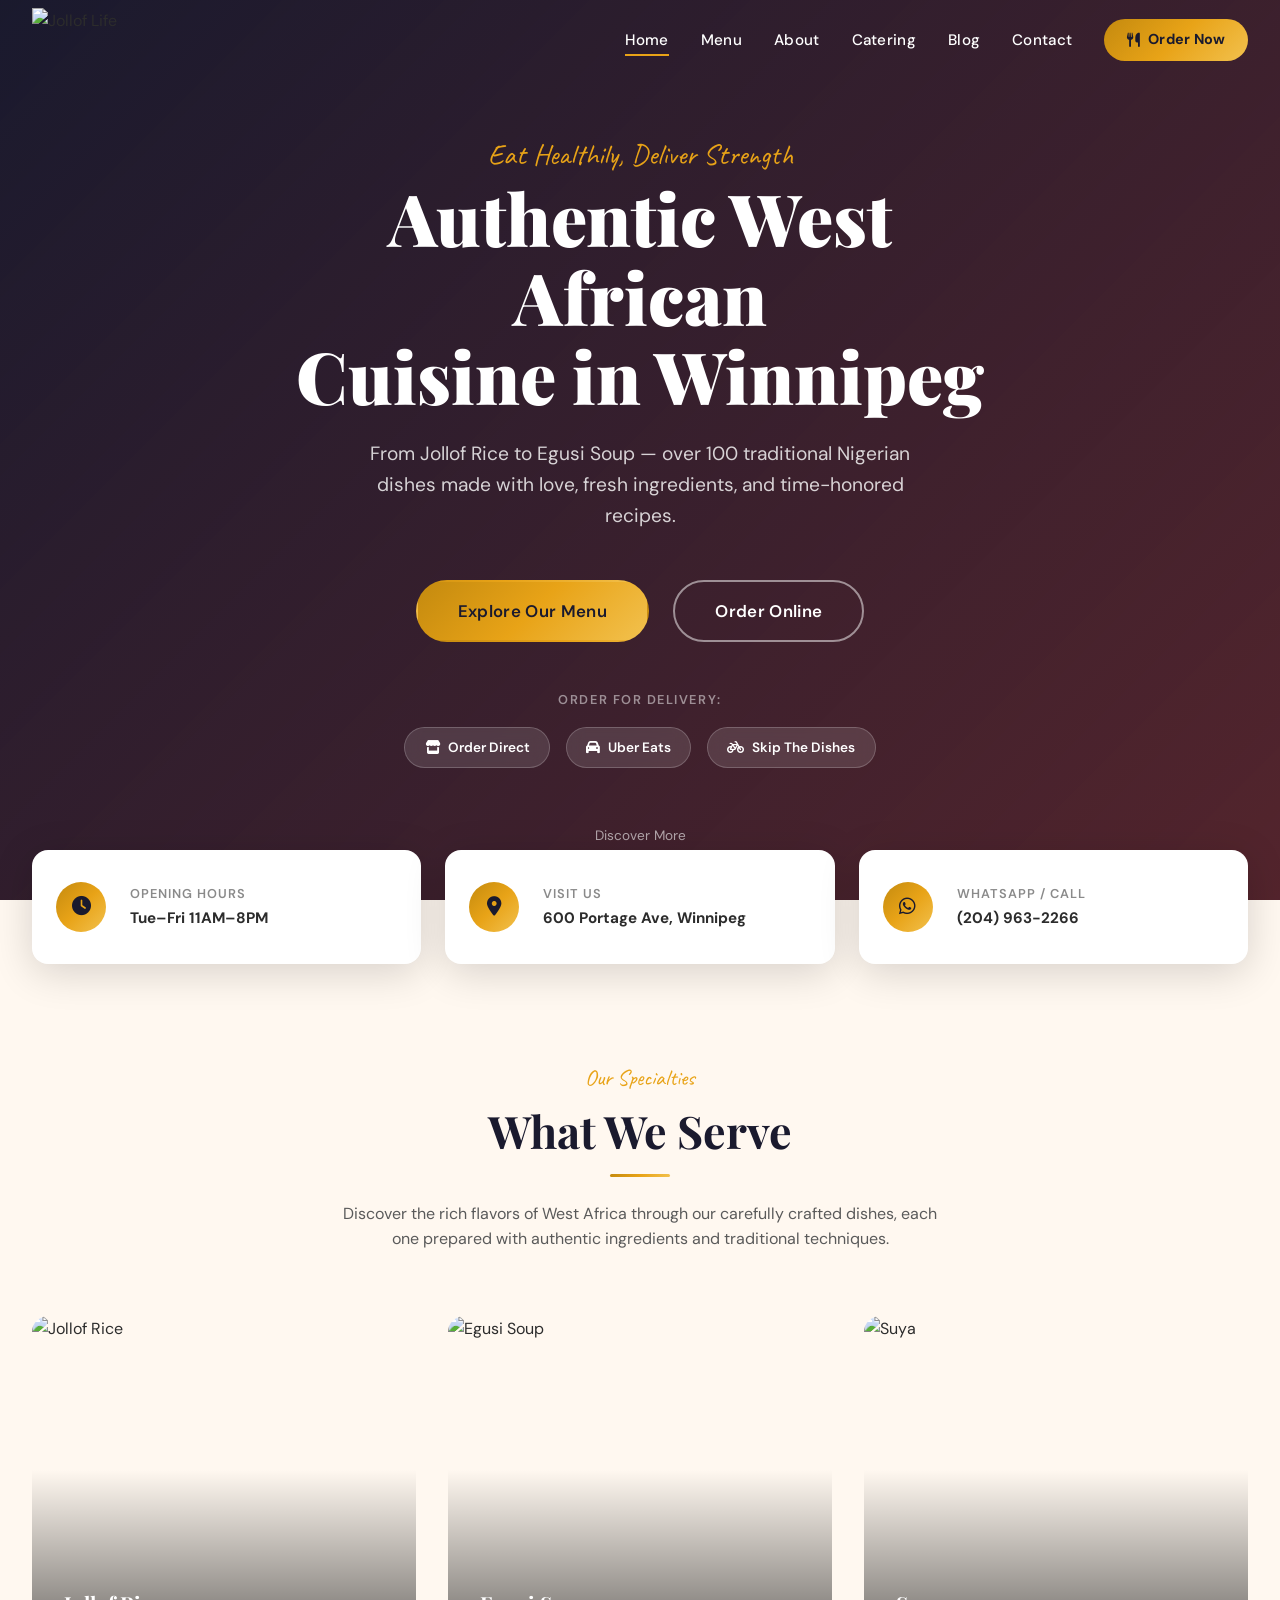
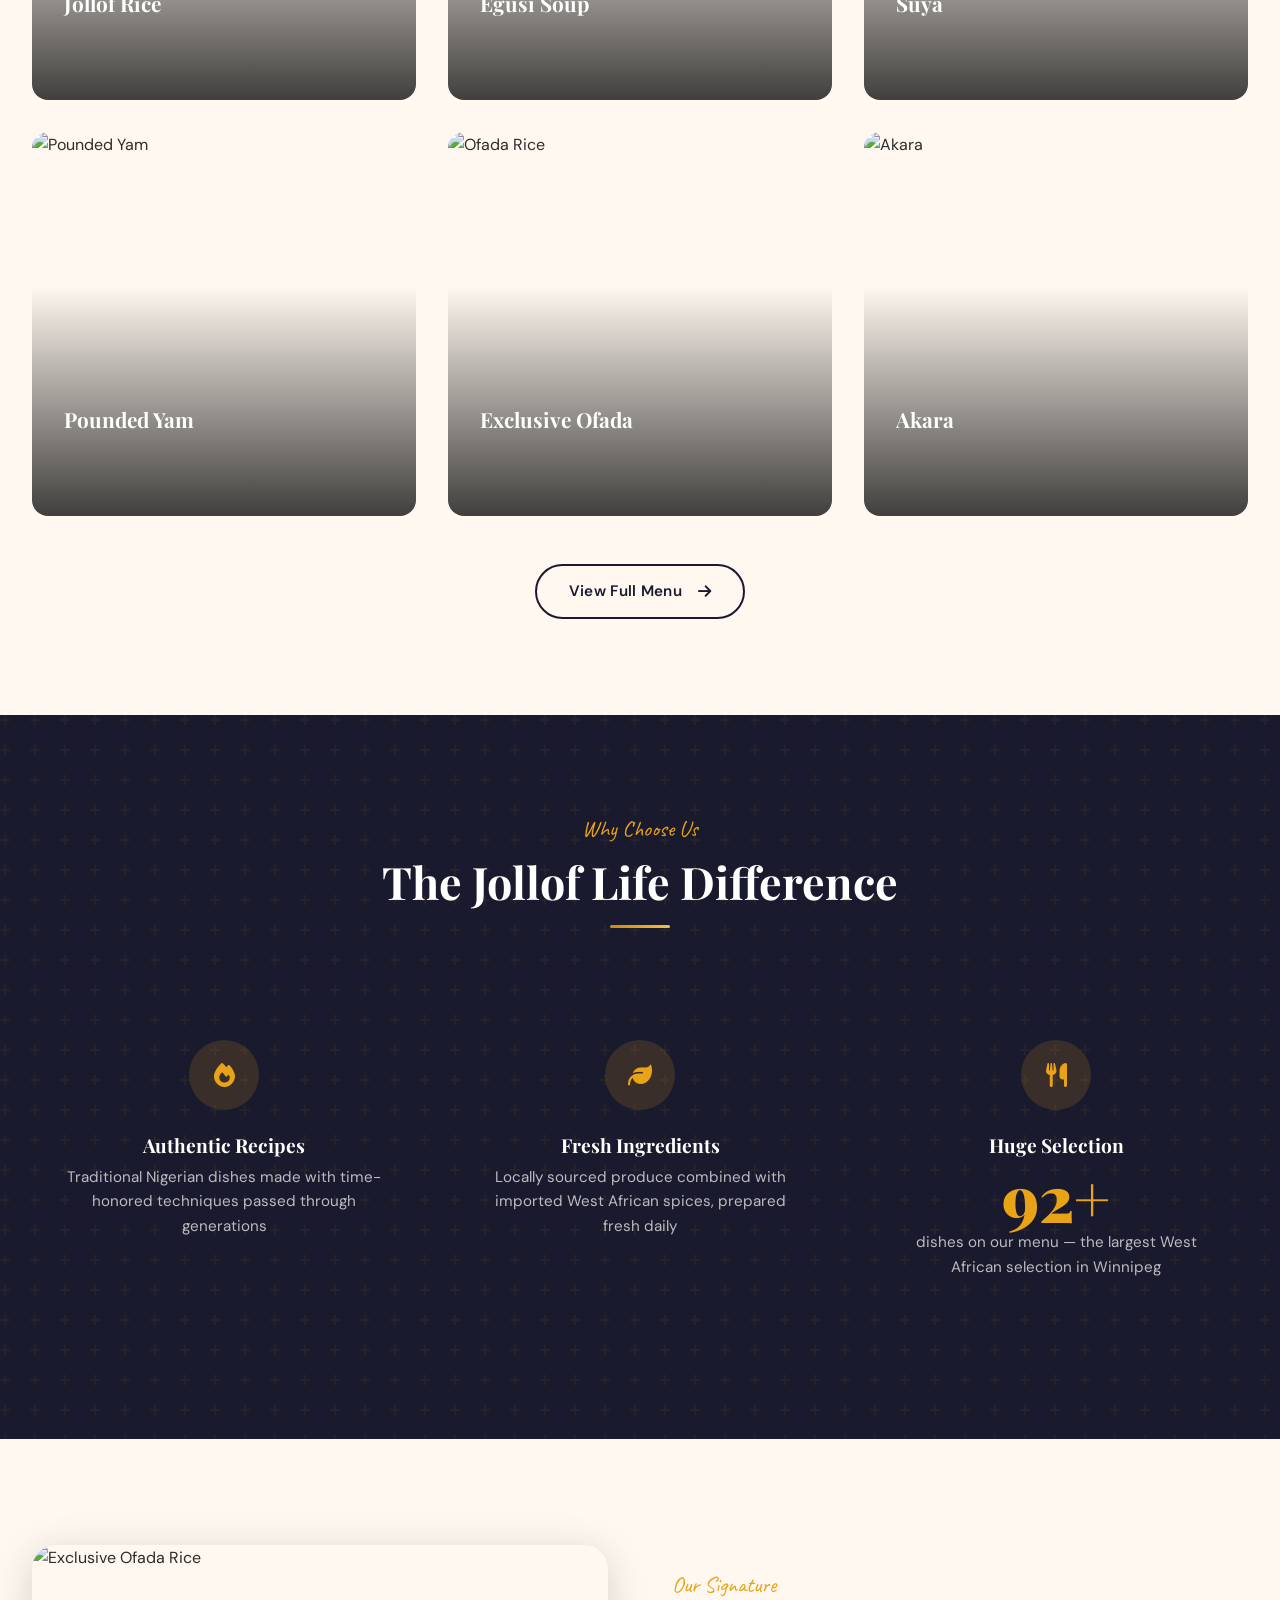
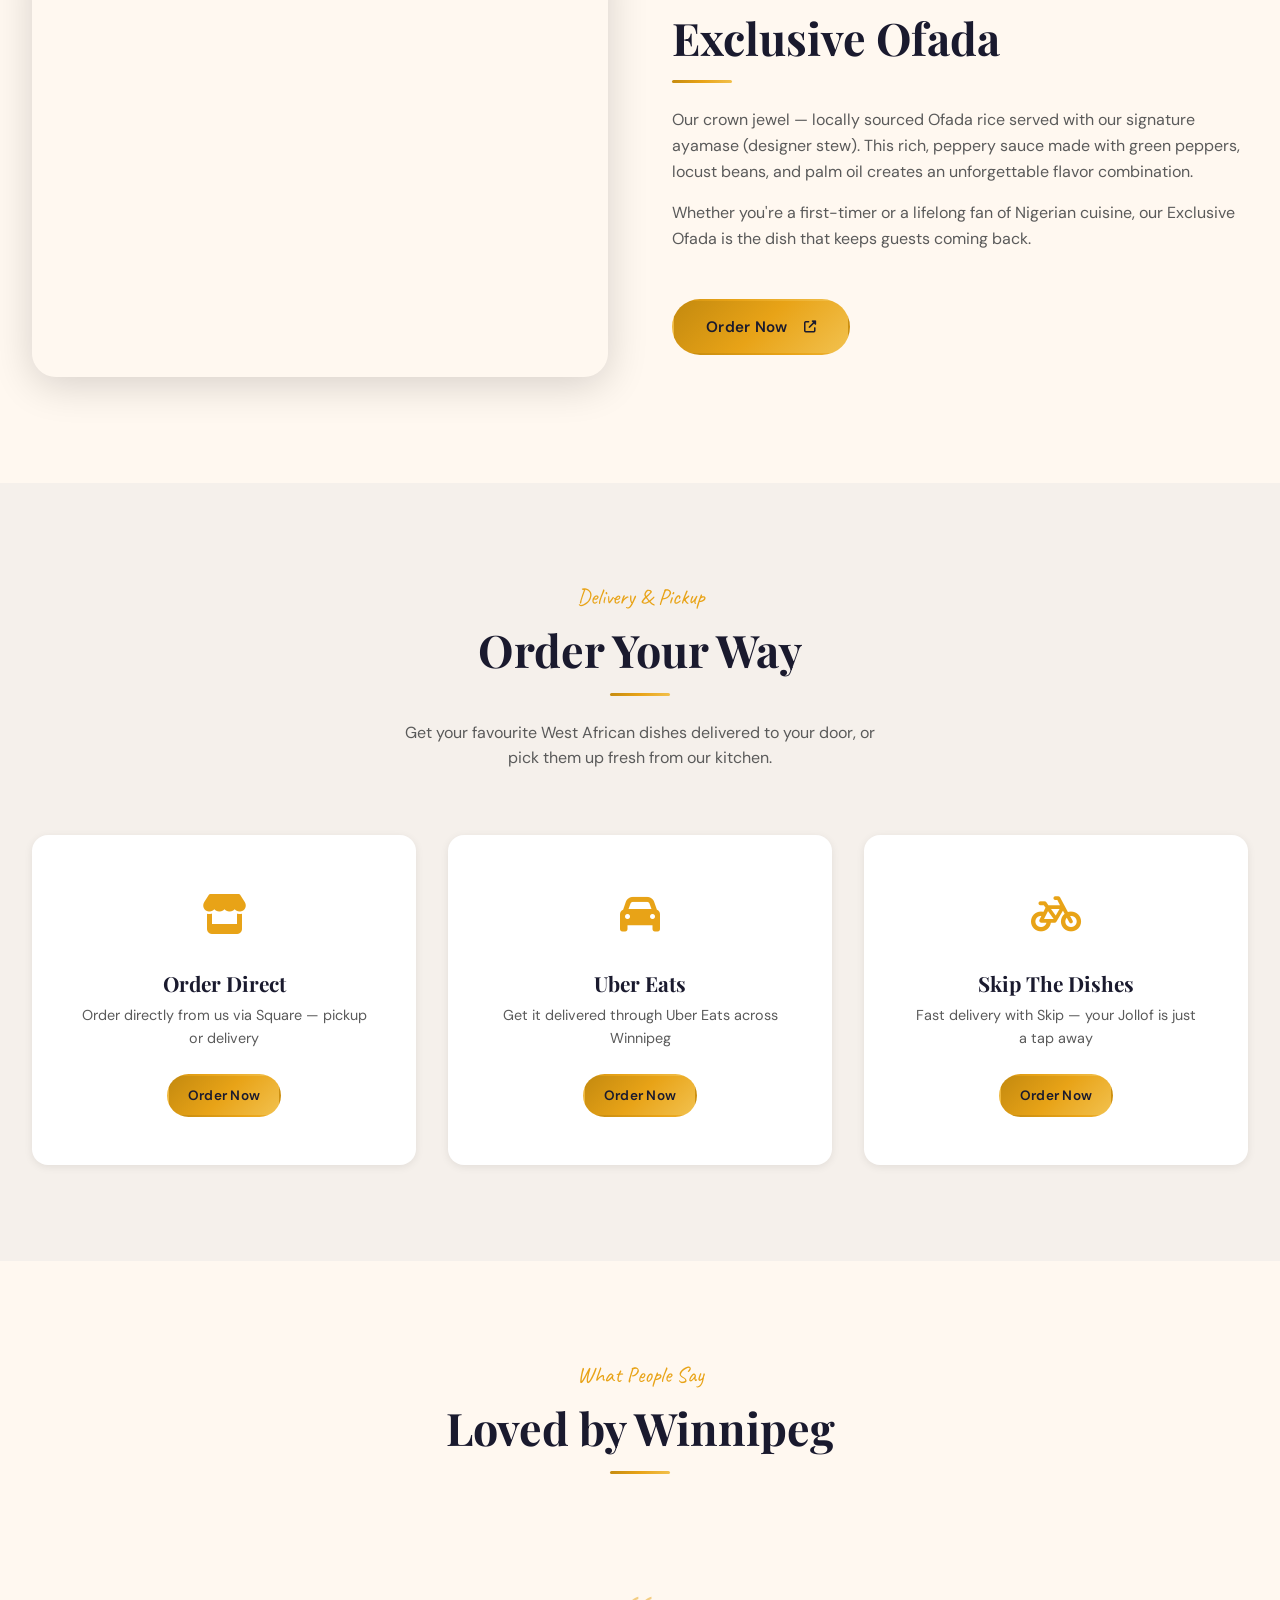
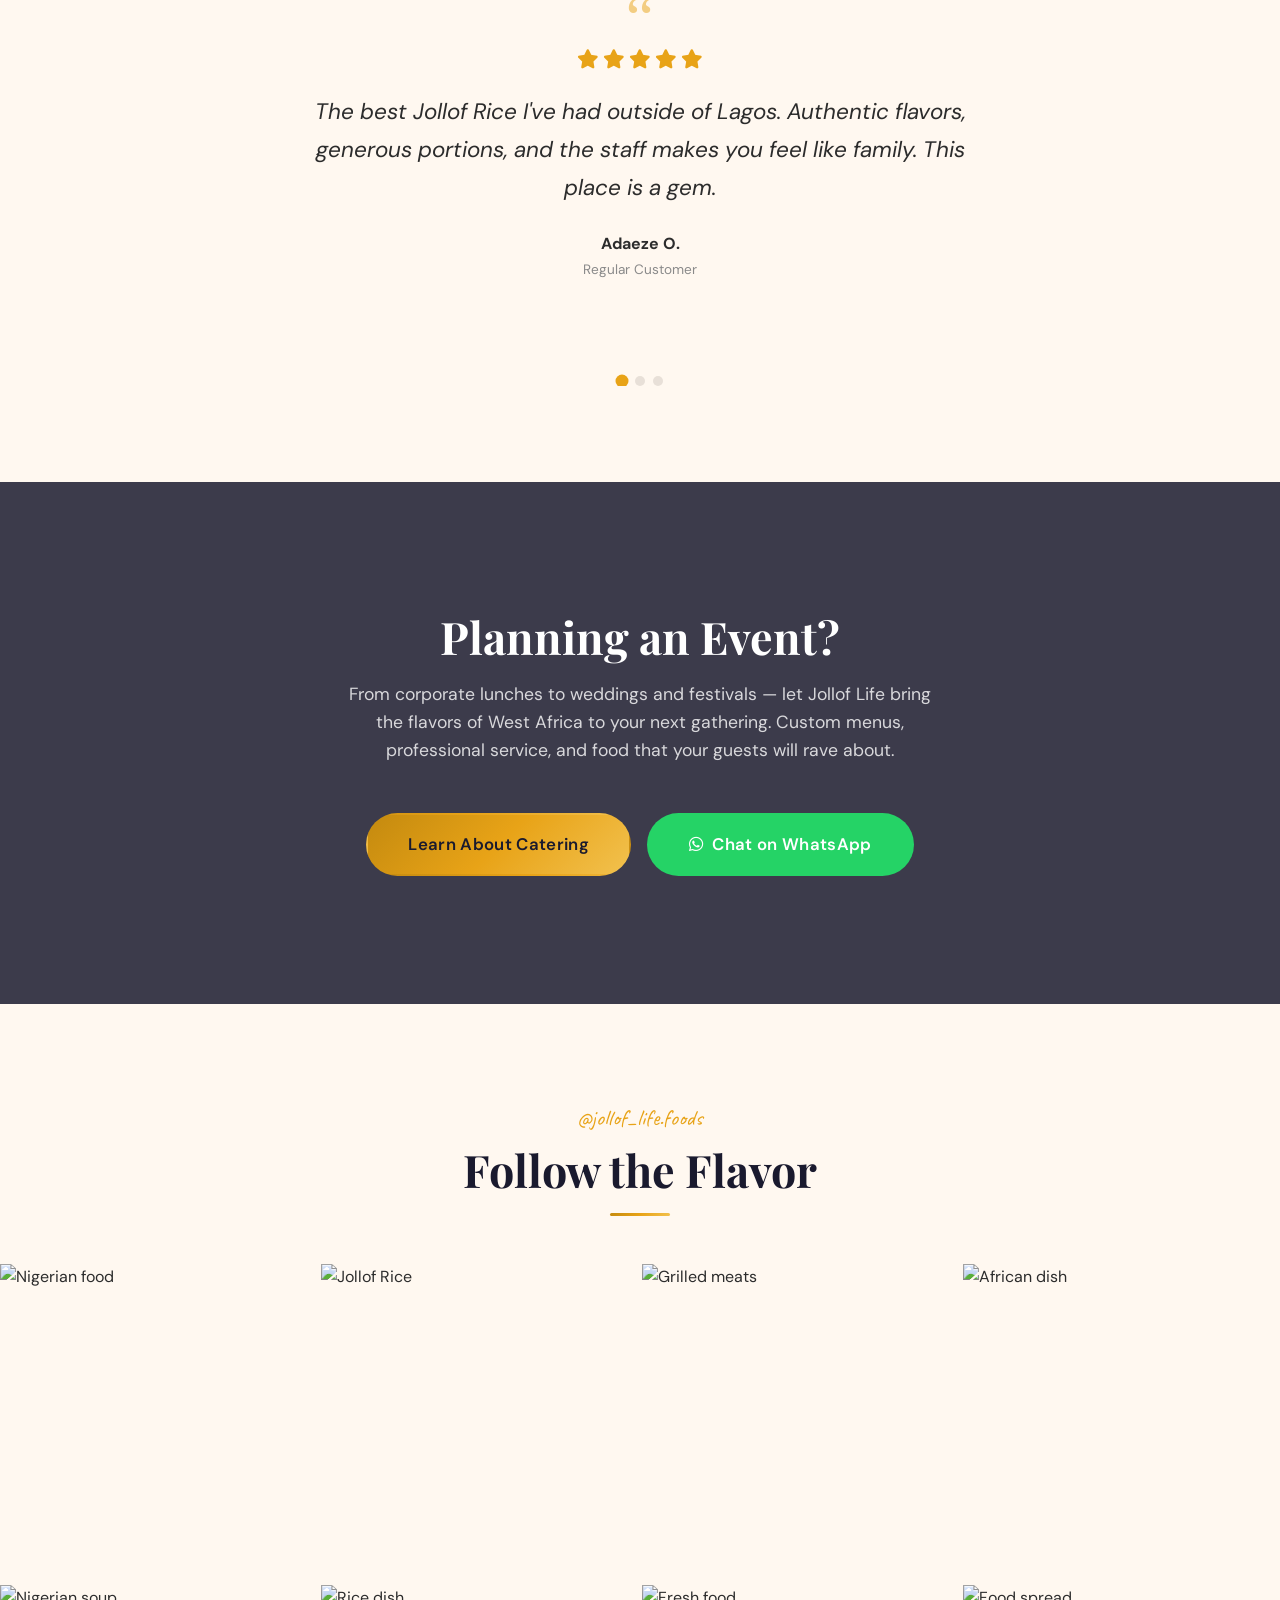
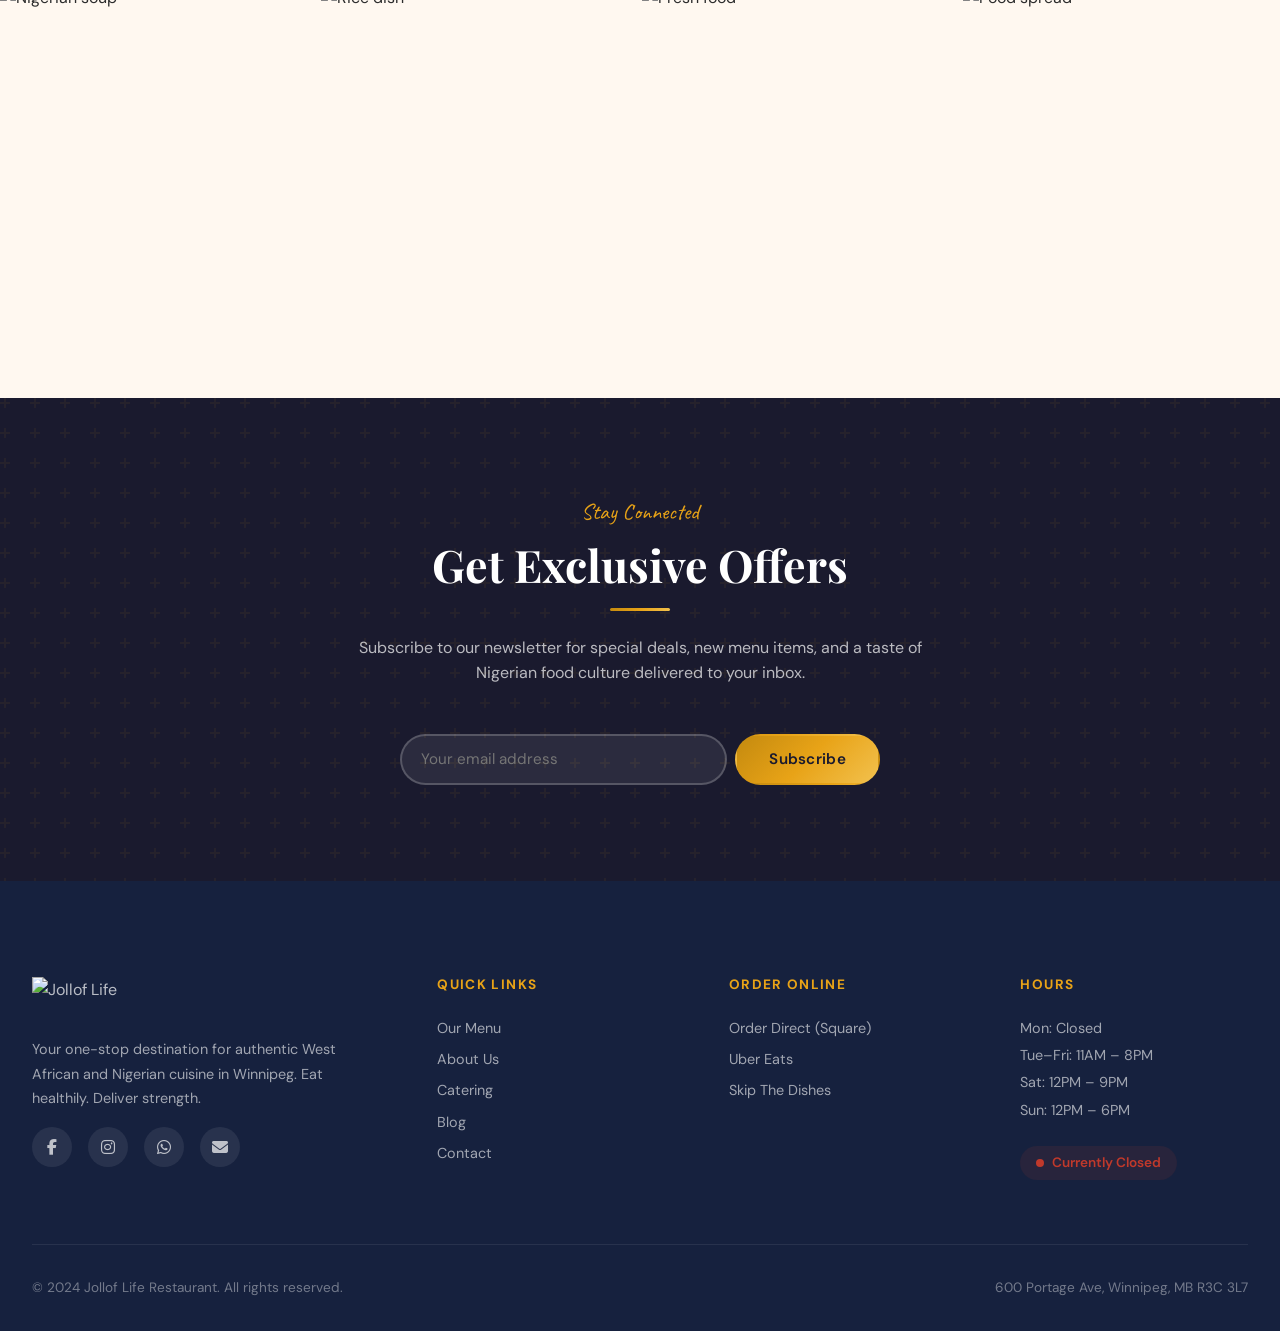
==== commit 9b00426b: "Add prominent ordering CTAs above the fold on all pages - Hero section now shows all 3 delivery plat" ====
--- a/index.html
+++ b/index.html
@@ -108,6 +108,22 @@
         <a href="menu.html" class="btn btn--primary btn--lg">Explore Our Menu</a>
         <a href="https://jollof-life-restaurant.square.site/" target="_blank" rel="noopener" class="btn btn--outline btn--lg">Order Online</a>
       </div>
+
+      <!-- Delivery Platform Strip — above the fold -->
+      <div class="hero__platforms">
+        <span class="hero__platforms-label">Order for delivery:</span>
+        <div class="hero__platforms-links">
+          <a href="https://jollof-life-restaurant.square.site/" target="_blank" rel="noopener" class="hero__platform-btn">
+            <i class="fas fa-store"></i> Order Direct
+          </a>
+          <a href="https://www.ubereats.com/ca/store/jollof-life-restaurant/UQO6MkQCXqGsVrcTSQeHDg/" target="_blank" rel="noopener" class="hero__platform-btn hero__platform-btn--uber">
+            <i class="fas fa-car"></i> Uber Eats
+          </a>
+          <a href="https://www.skipthedishes.com/jollof-rice-portage-avenue" target="_blank" rel="noopener" class="hero__platform-btn hero__platform-btn--skip">
+            <i class="fas fa-bicycle"></i> Skip The Dishes
+          </a>
+        </div>
+      </div>
     </div>
 
     <div class="hero__scroll-hint">
@@ -521,11 +537,19 @@
     </div>
   </footer>
 
-  <!-- Mobile Sticky Order -->
+  <!-- Mobile Sticky Order — All 3 Platforms -->
   <div class="mobile-order-sticky">
-    <a href="https://jollof-life-restaurant.square.site/" target="_blank" rel="noopener">
-      <i class="fas fa-utensils"></i> Order Now — Delivery & Pickup
-    </a>
+    <div class="mobile-order-sticky__links">
+      <a href="https://jollof-life-restaurant.square.site/" target="_blank" rel="noopener" class="mobile-order-sticky__btn">
+        <i class="fas fa-store"></i> Direct
+      </a>
+      <a href="https://www.ubereats.com/ca/store/jollof-life-restaurant/UQO6MkQCXqGsVrcTSQeHDg/" target="_blank" rel="noopener" class="mobile-order-sticky__btn mobile-order-sticky__btn--uber">
+        <i class="fas fa-car"></i> Uber Eats
+      </a>
+      <a href="https://www.skipthedishes.com/jollof-rice-portage-avenue" target="_blank" rel="noopener" class="mobile-order-sticky__btn mobile-order-sticky__btn--skip">
+        <i class="fas fa-bicycle"></i> Skip
+      </a>
+    </div>
   </div>
 
   <!-- Scripts -->
--- a/css/styles.css
+++ b/css/styles.css
@@ -1645,6 +1645,65 @@
   .btn { padding: 0.75rem 1.5rem; font-size: 0.9rem; }
 }
 
+/* --- Hero Platform Strip (above the fold) --- */
+.hero__platforms {
+  margin-top: var(--space-2xl);
+  display: flex;
+  flex-direction: column;
+  align-items: center;
+  gap: var(--space-md);
+}
+
+.hero__platforms-label {
+  font-size: 0.8rem;
+  text-transform: uppercase;
+  letter-spacing: 0.12em;
+  color: rgba(255,255,255,0.5);
+  font-weight: 600;
+}
+
+.hero__platforms-links {
+  display: flex;
+  gap: var(--space-md);
+  flex-wrap: wrap;
+  justify-content: center;
+}
+
+.hero__platform-btn {
+  display: inline-flex;
+  align-items: center;
+  gap: var(--space-sm);
+  padding: 0.55rem 1.2rem;
+  border-radius: 50px;
+  font-size: 0.85rem;
+  font-weight: 600;
+  background: rgba(255,255,255,0.12);
+  color: var(--white);
+  border: 1px solid rgba(255,255,255,0.2);
+  backdrop-filter: blur(8px);
+  -webkit-backdrop-filter: blur(8px);
+  transition: all var(--duration-fast) var(--ease-out);
+}
+
+.hero__platform-btn:hover {
+  background: var(--saffron);
+  color: var(--charcoal);
+  border-color: var(--saffron);
+  transform: translateY(-2px);
+}
+
+.hero__platform-btn--uber:hover {
+  background: #06C167;
+  border-color: #06C167;
+  color: var(--white);
+}
+
+.hero__platform-btn--skip:hover {
+  background: #FF6B00;
+  border-color: #FF6B00;
+  color: var(--white);
+}
+
 /* --- Sticky Order Bar (all pages) --- */
 .order-bar {
   background: var(--dark-surface);
@@ -1692,7 +1751,7 @@
   border-color: var(--saffron);
 }
 
-/* Mobile sticky order button */
+/* Mobile sticky order bar — 3 platforms */
 .mobile-order-sticky {
   display: none;
   position: fixed;
@@ -1700,30 +1759,46 @@
   left: 0;
   right: 0;
   z-index: 900;
-  padding: var(--space-md) var(--space-lg);
+  padding: var(--space-sm) var(--space-md);
   background: var(--dark-surface);
   border-top: 2px solid var(--saffron);
   box-shadow: 0 -4px 20px rgba(0,0,0,0.3);
 }
 
-.mobile-order-sticky a {
+.mobile-order-sticky__links {
+  display: flex;
+  gap: var(--space-sm);
+}
+
+.mobile-order-sticky__btn {
+  flex: 1;
   display: flex;
   align-items: center;
   justify-content: center;
-  gap: var(--space-sm);
-  width: 100%;
-  padding: 0.9rem;
+  gap: 6px;
+  padding: 0.75rem 0.5rem;
   background: var(--gradient-gold);
   color: var(--charcoal);
   font-weight: 700;
-  font-size: 1rem;
-  border-radius: 50px;
-  letter-spacing: 0.02em;
+  font-size: 0.8rem;
+  border-radius: 10px;
+  letter-spacing: 0.01em;
+  text-align: center;
+}
+
+.mobile-order-sticky__btn--uber {
+  background: #06C167;
+  color: var(--white);
+}
+
+.mobile-order-sticky__btn--skip {
+  background: #FF6B00;
+  color: var(--white);
 }
 
 @media (max-width: 768px) {
   .mobile-order-sticky { display: block; }
-  body { padding-bottom: 70px; }
+  body { padding-bottom: 65px; }
   .order-bar { display: none; }
 }
 
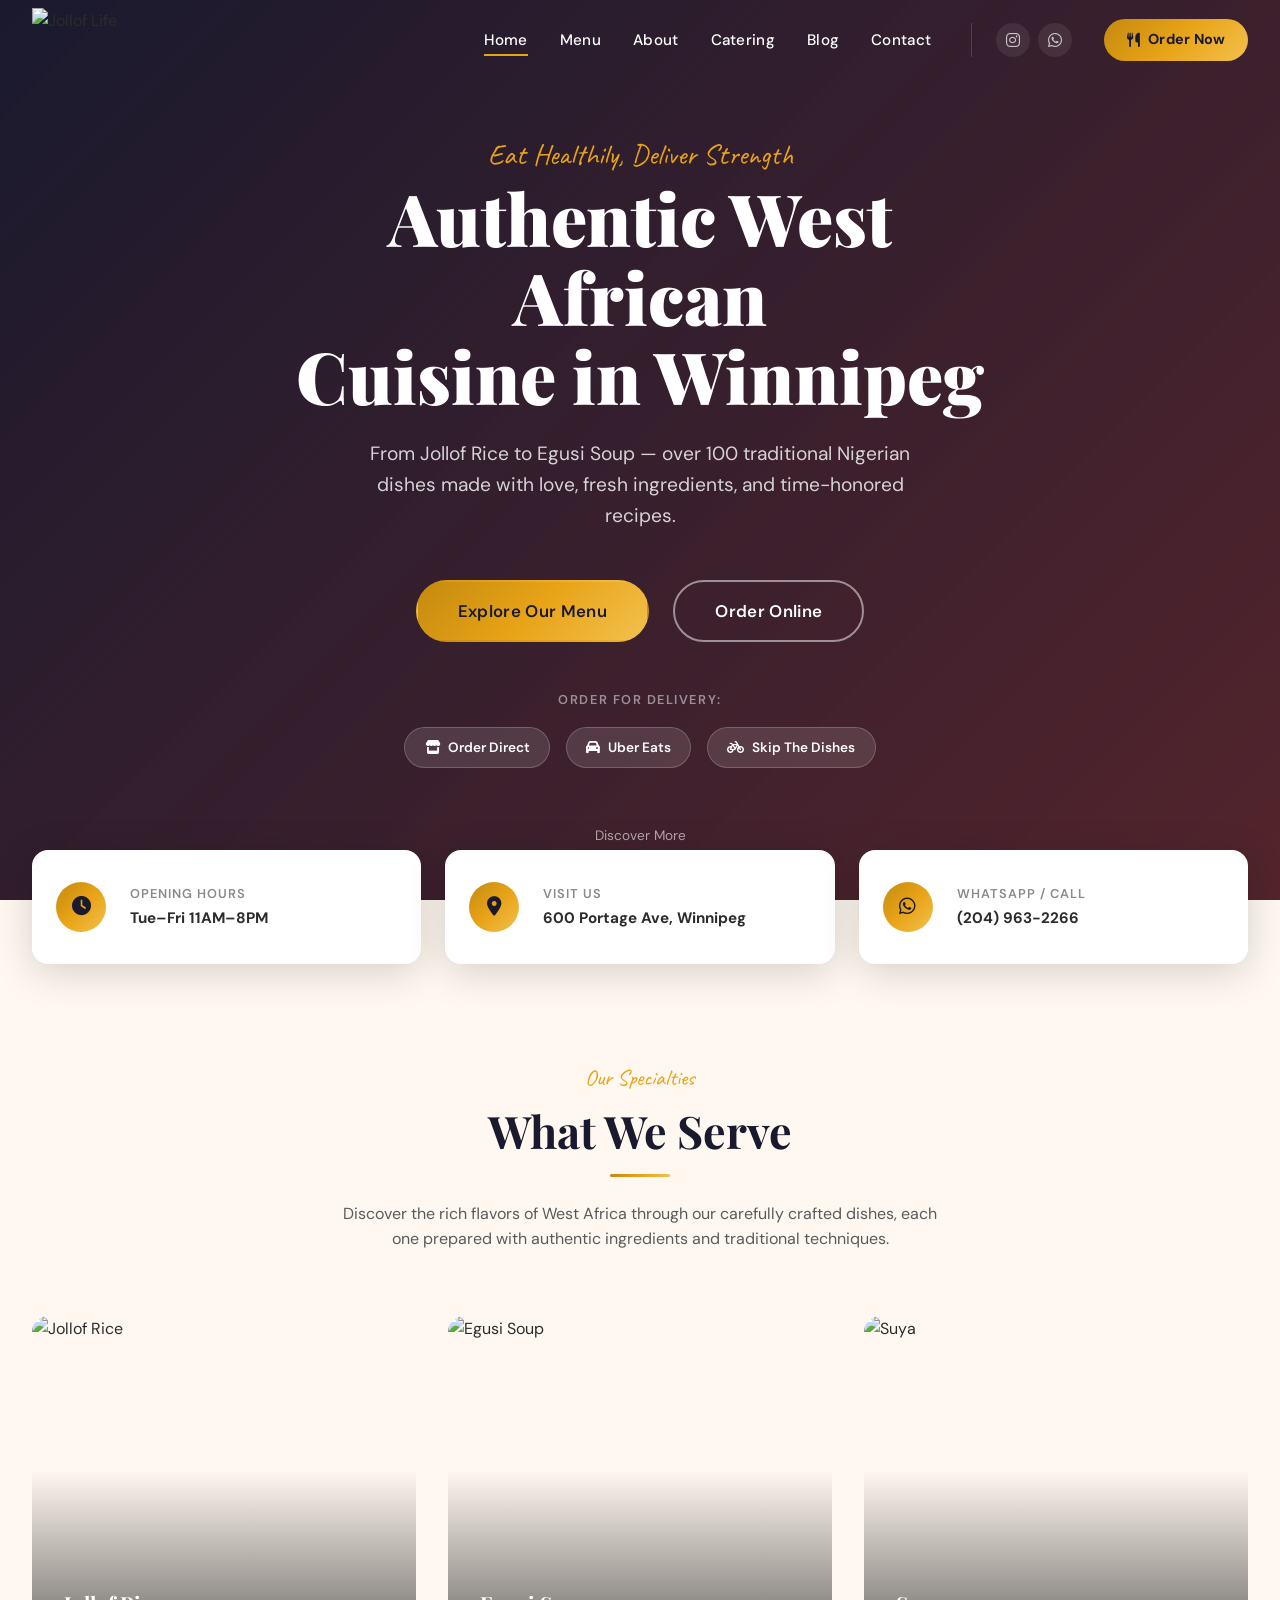
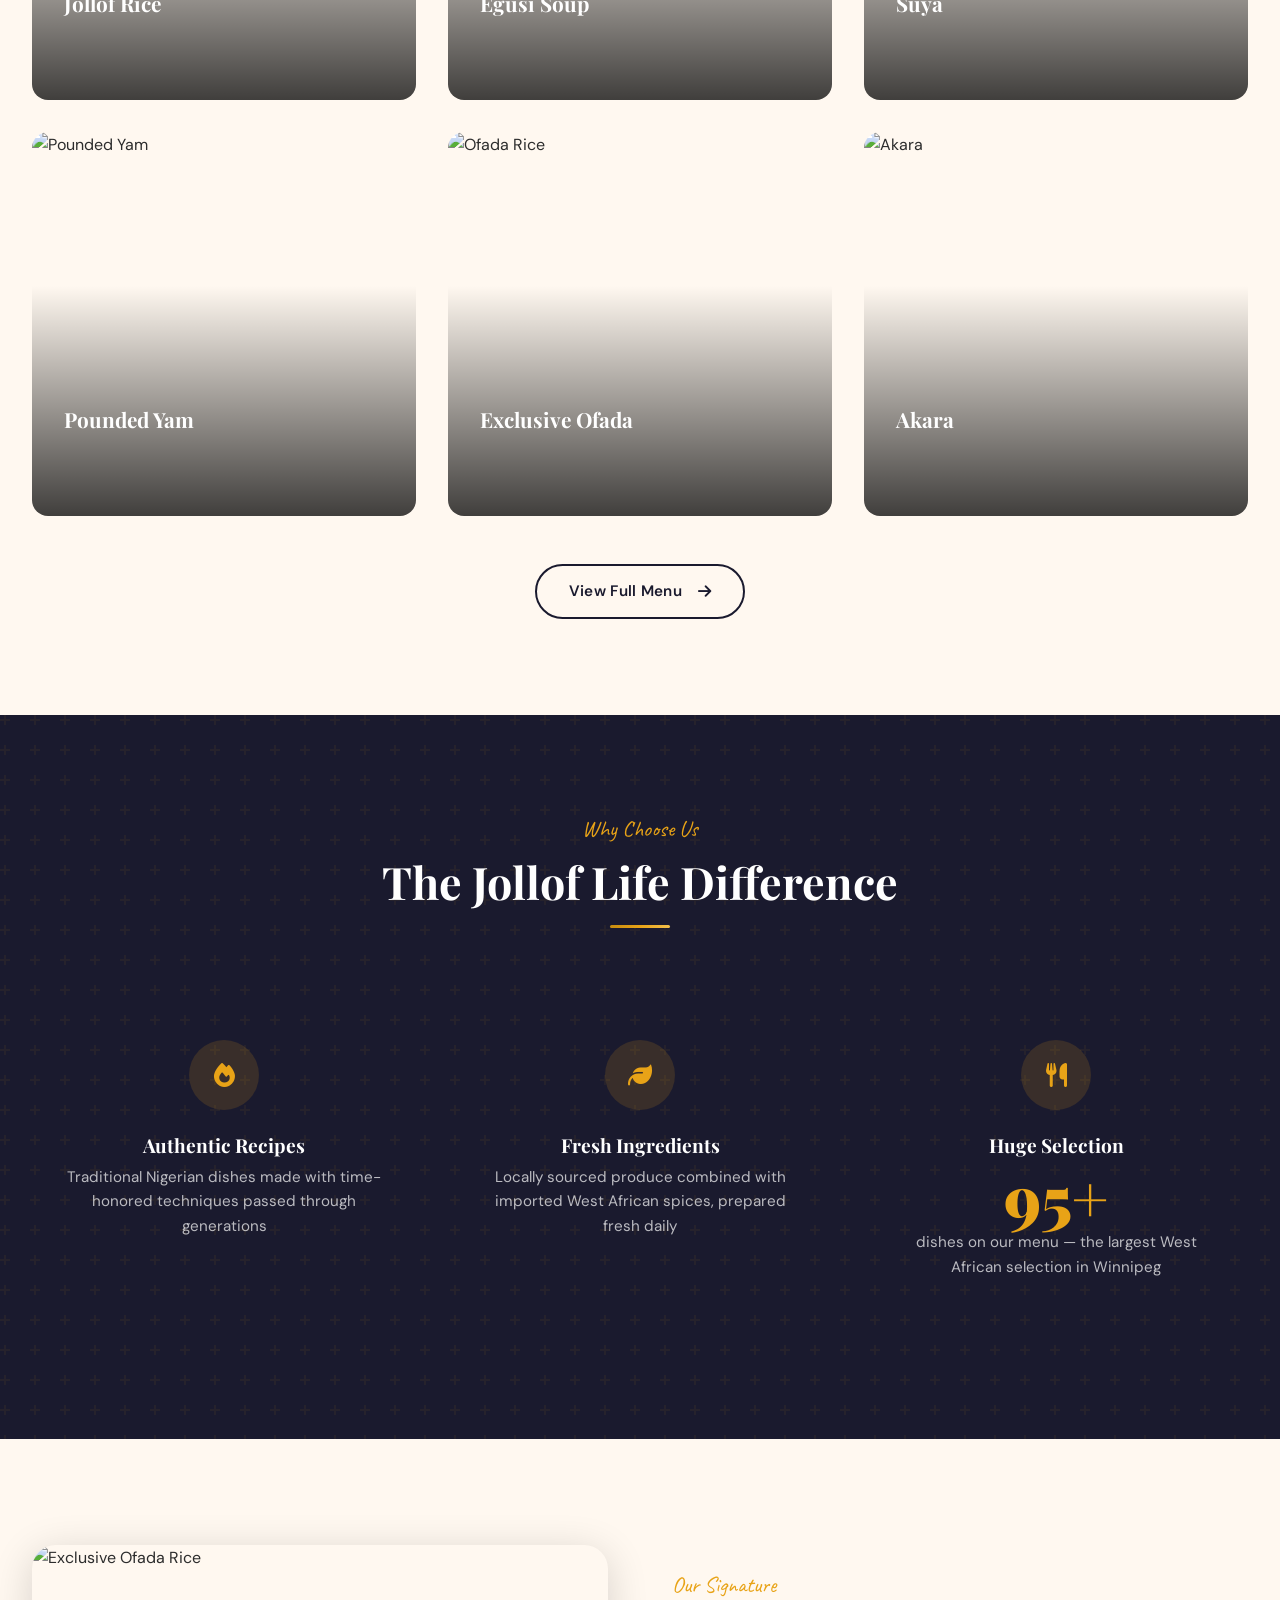
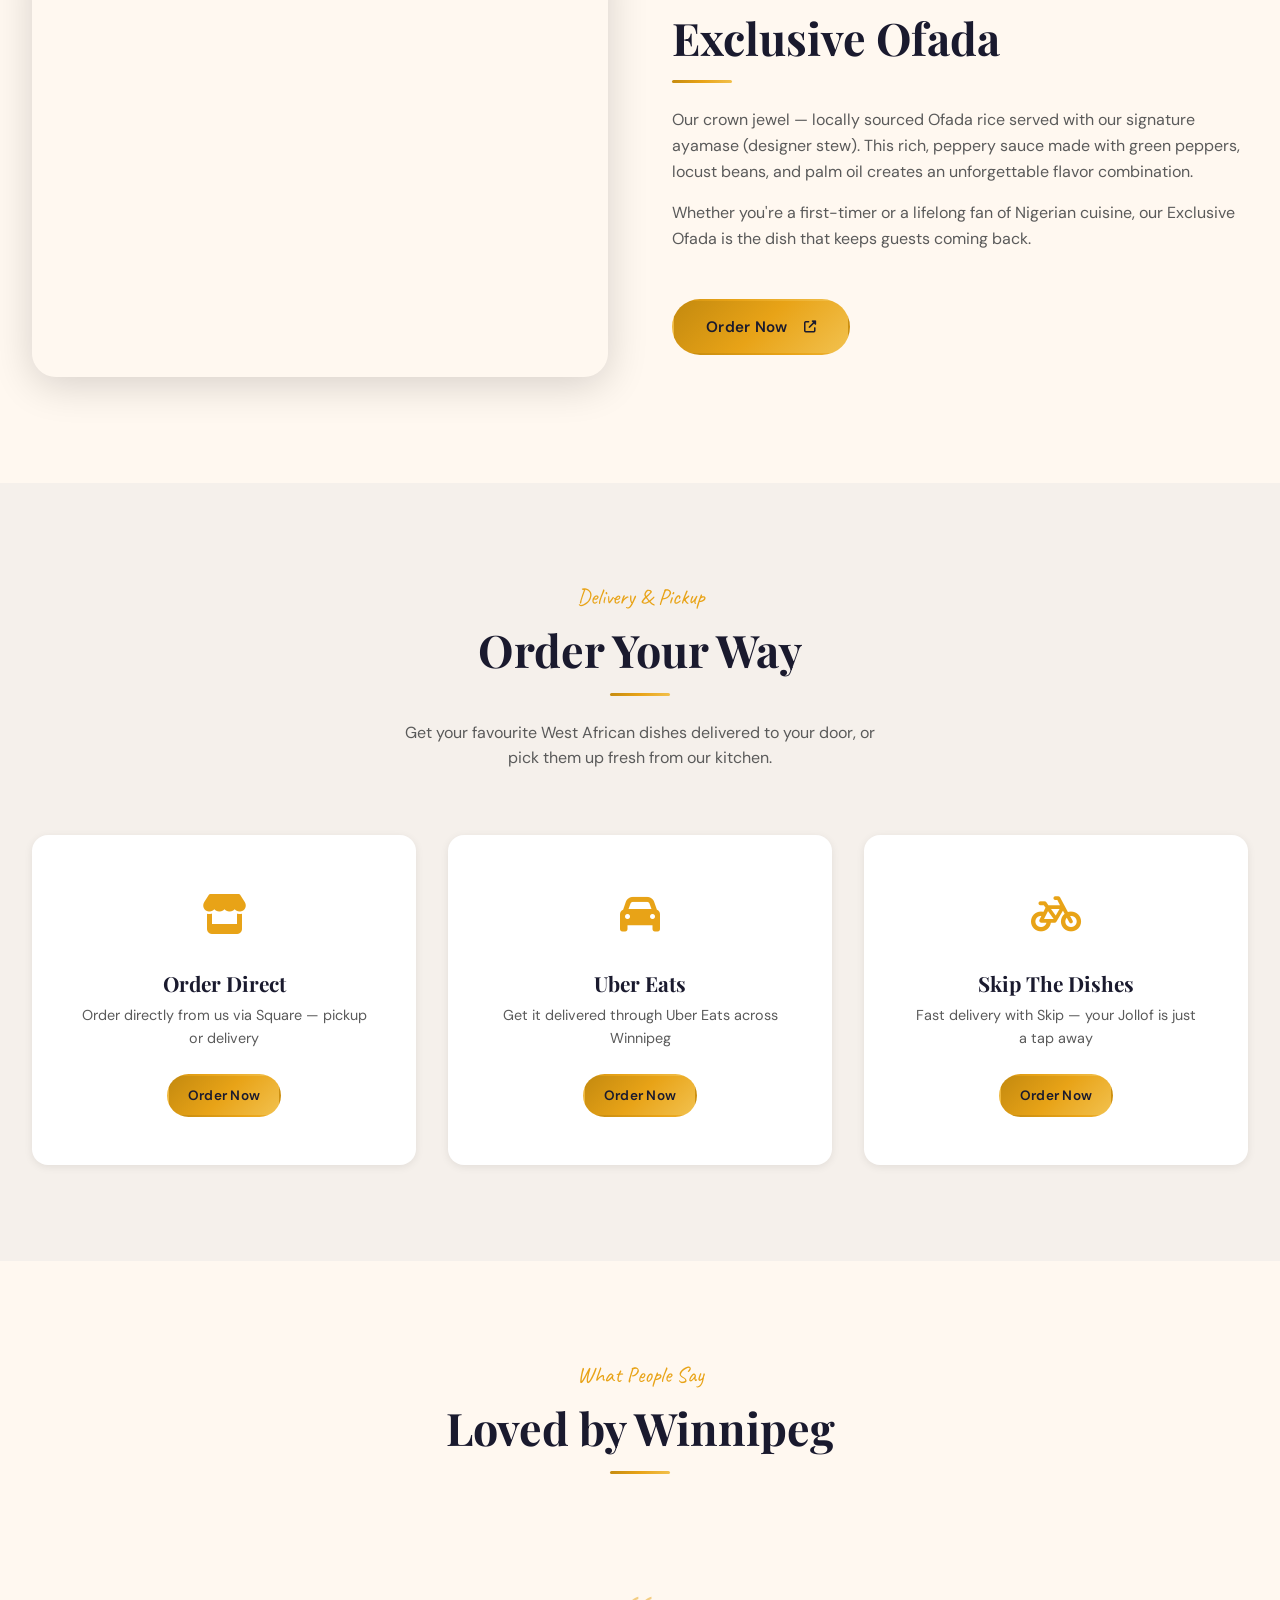
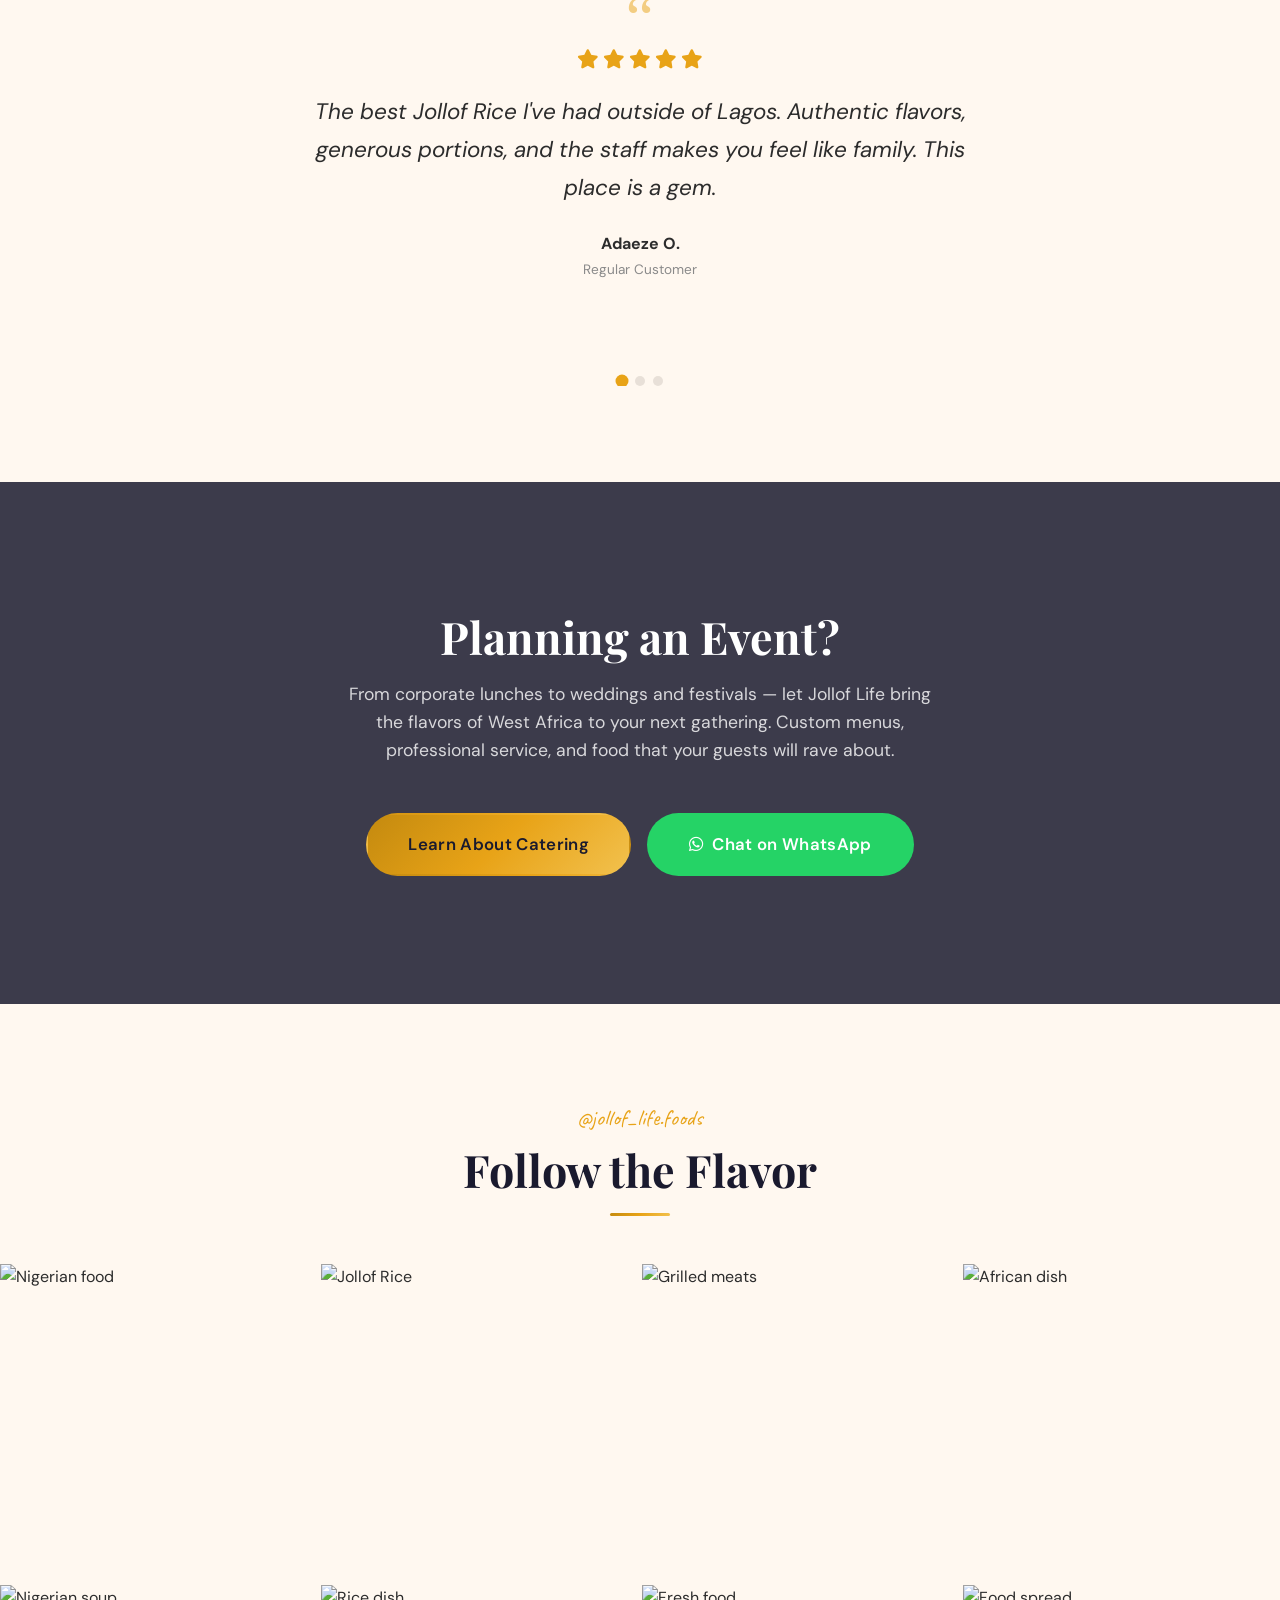
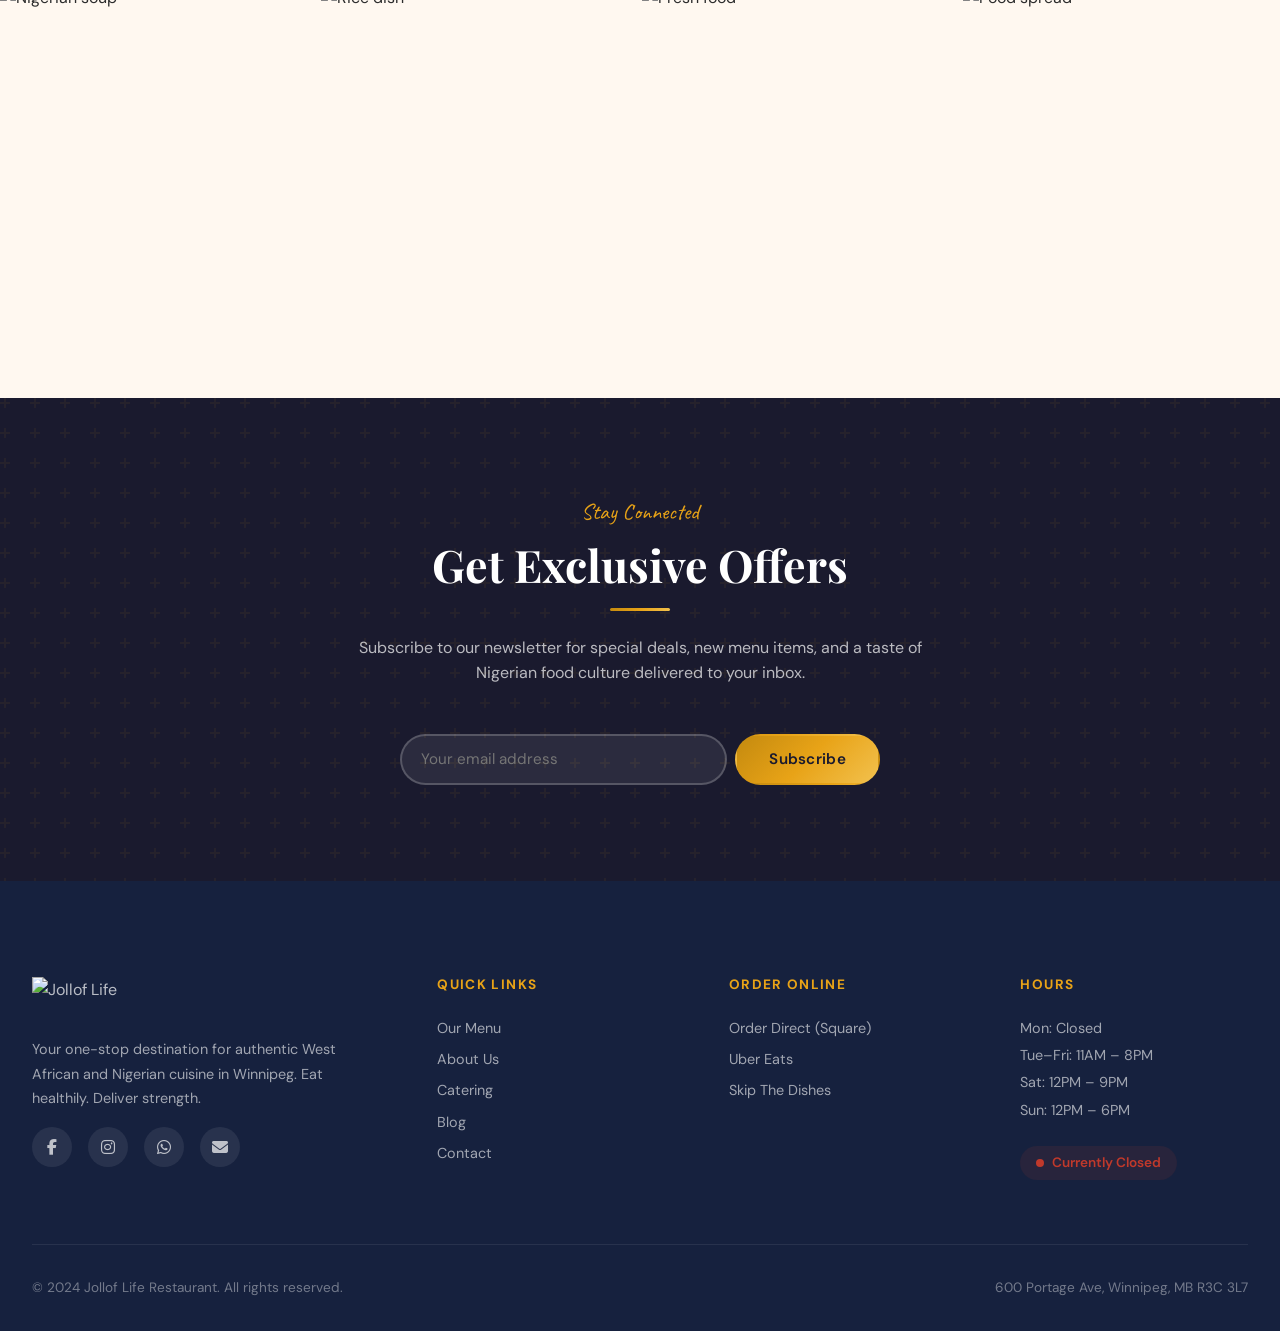
==== commit 1688ebaf: "Add Instagram + WhatsApp to navbar and mobile sticky bar Desktop: Instagram and WhatsApp icons in na" ====
--- a/index.html
+++ b/index.html
@@ -68,6 +68,10 @@
         <a href="catering.html" class="navbar__link">Catering</a>
         <a href="blog.html" class="navbar__link">Blog</a>
         <a href="contact.html" class="navbar__link">Contact</a>
+        <div class="navbar__social">
+          <a href="https://www.instagram.com/jollof_life.foods/" target="_blank" rel="noopener" aria-label="Instagram" class="navbar__social-icon"><i class="fab fa-instagram"></i></a>
+          <a href="https://wa.me/12049632266" target="_blank" rel="noopener" aria-label="WhatsApp" class="navbar__social-icon navbar__social-icon--whatsapp"><i class="fab fa-whatsapp"></i></a>
+        </div>
         <a href="https://jollof-life-restaurant.square.site/" target="_blank" rel="noopener" class="navbar__cta">
           <i class="fas fa-utensils"></i> Order Now
         </a>
@@ -537,8 +541,12 @@
     </div>
   </footer>
 
-  <!-- Mobile Sticky Order — All 3 Platforms -->
+  <!-- Mobile Sticky Order + Social -->
   <div class="mobile-order-sticky">
+    <div class="mobile-order-sticky__social">
+      <a href="https://wa.me/12049632266" target="_blank" rel="noopener"><i class="fab fa-whatsapp"></i> Chat with us</a>
+      <a href="https://www.instagram.com/jollof_life.foods/" target="_blank" rel="noopener"><i class="fab fa-instagram"></i> Follow us</a>
+    </div>
     <div class="mobile-order-sticky__links">
       <a href="https://jollof-life-restaurant.square.site/" target="_blank" rel="noopener" class="mobile-order-sticky__btn">
         <i class="fas fa-store"></i> Direct
--- a/css/styles.css
+++ b/css/styles.css
@@ -322,6 +322,40 @@
 
 .navbar__link:hover {
   color: var(--saffron-light);
+}
+
+/* Navbar Social Icons */
+.navbar__social {
+  display: flex;
+  align-items: center;
+  gap: var(--space-sm);
+  margin-left: var(--space-sm);
+  padding-left: var(--space-lg);
+  border-left: 1px solid rgba(255,255,255,0.15);
+}
+
+.navbar__social-icon {
+  width: 34px;
+  height: 34px;
+  border-radius: 50%;
+  display: flex;
+  align-items: center;
+  justify-content: center;
+  color: rgba(255,255,255,0.7);
+  font-size: 1rem;
+  background: rgba(255,255,255,0.08);
+  transition: all var(--duration-fast) var(--ease-spring);
+}
+
+.navbar__social-icon:hover {
+  color: var(--white);
+  background: rgba(255,255,255,0.18);
+  transform: translateY(-2px);
+}
+
+.navbar__social-icon--whatsapp:hover {
+  background: #25D366;
+  color: var(--white);
 }
 
 .navbar__cta {
@@ -1765,6 +1799,33 @@
   box-shadow: 0 -4px 20px rgba(0,0,0,0.3);
 }
 
+.mobile-order-sticky__social {
+  display: flex;
+  justify-content: center;
+  gap: var(--space-xl);
+  padding-bottom: var(--space-sm);
+  margin-bottom: var(--space-sm);
+  border-bottom: 1px solid rgba(255,255,255,0.1);
+}
+
+.mobile-order-sticky__social a {
+  color: rgba(255,255,255,0.7);
+  font-size: 0.75rem;
+  font-weight: 500;
+  display: flex;
+  align-items: center;
+  gap: 5px;
+  transition: color var(--duration-fast);
+}
+
+.mobile-order-sticky__social a:hover {
+  color: var(--white);
+}
+
+.mobile-order-sticky__social a i {
+  font-size: 0.9rem;
+}
+
 .mobile-order-sticky__links {
   display: flex;
   gap: var(--space-sm);
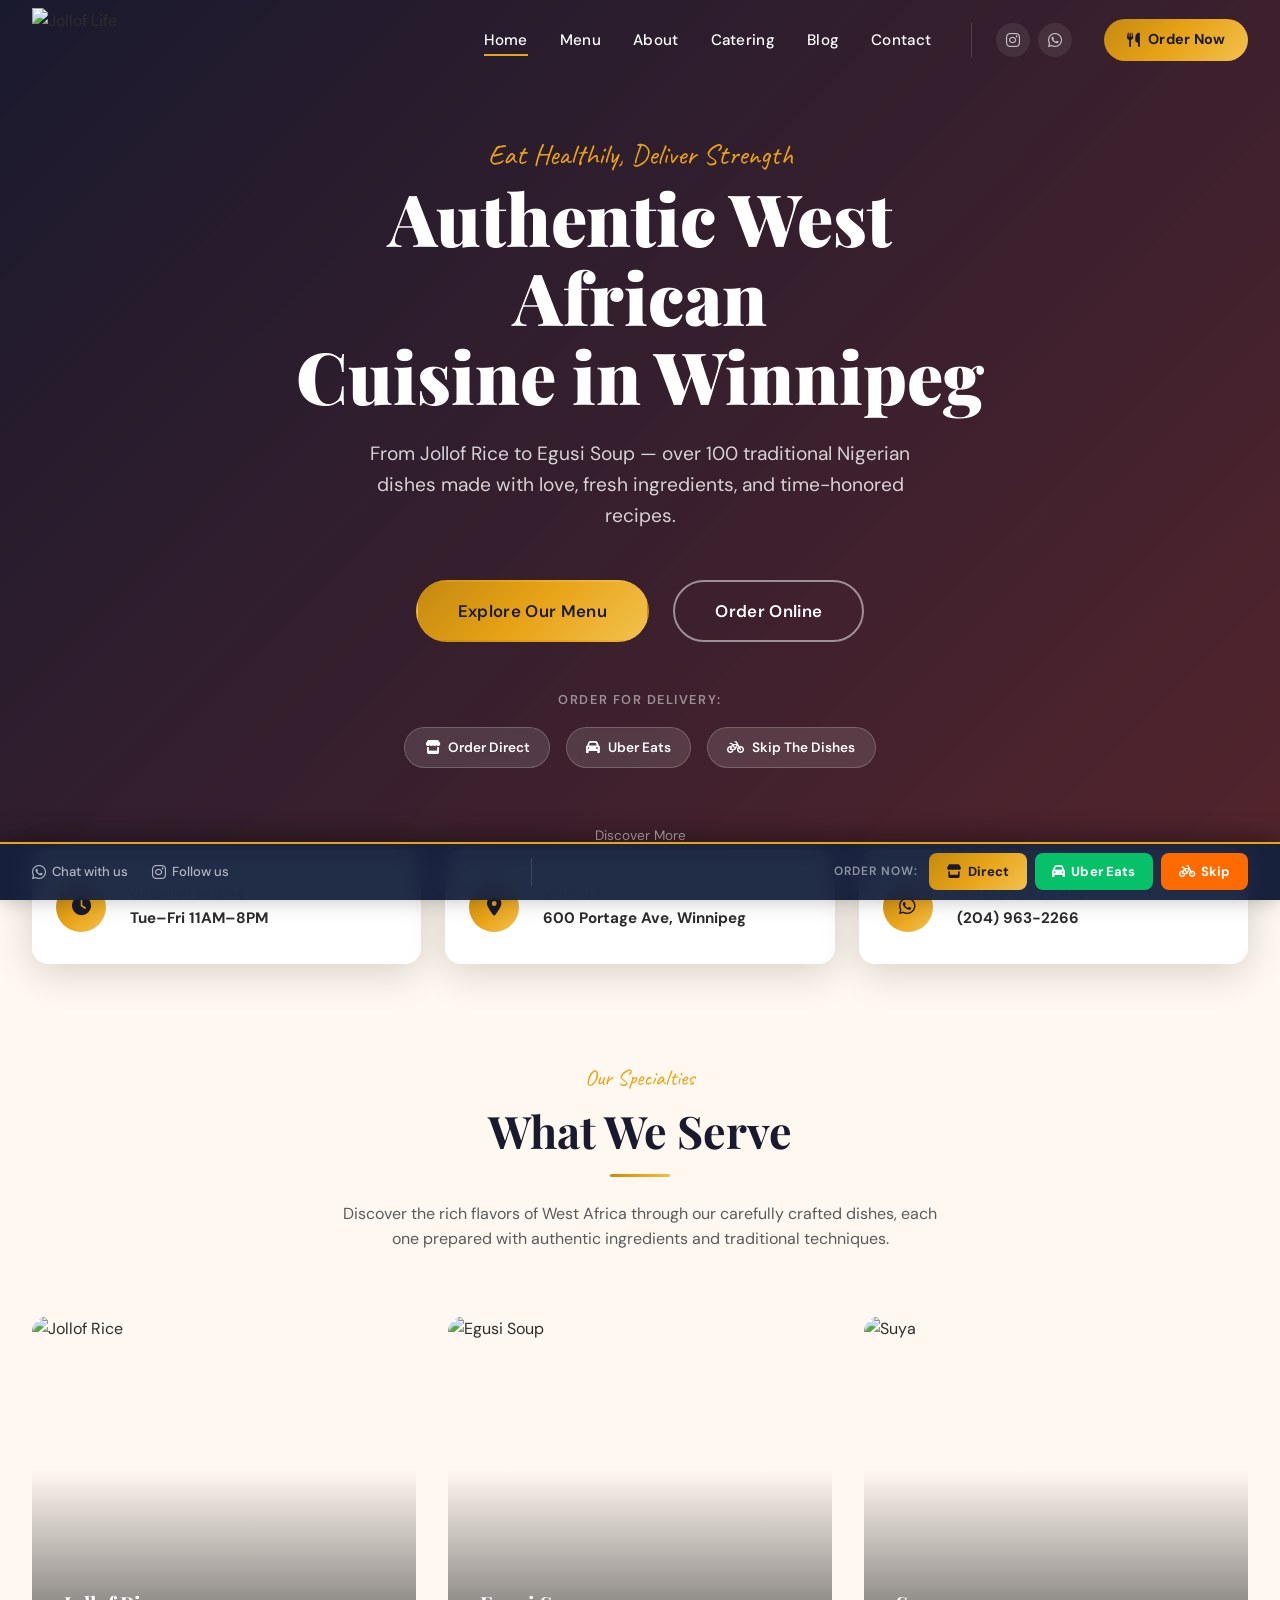
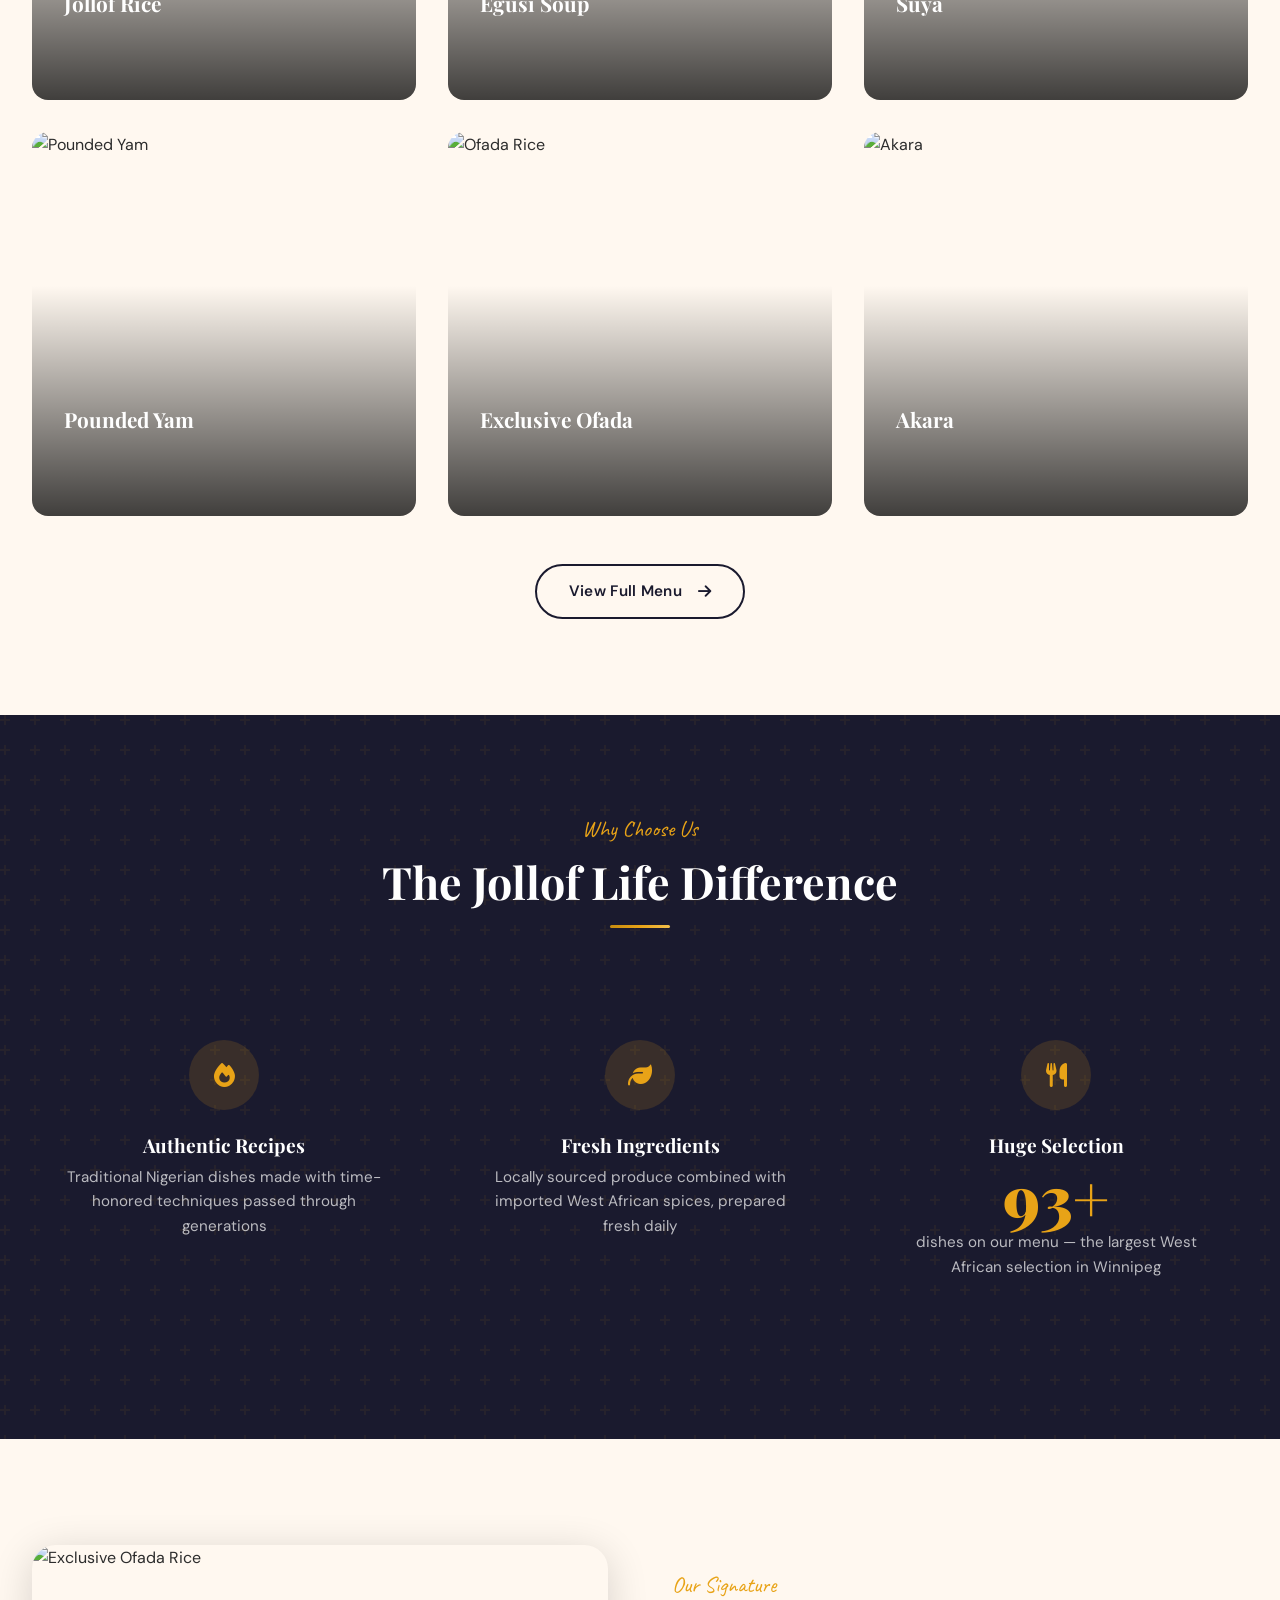
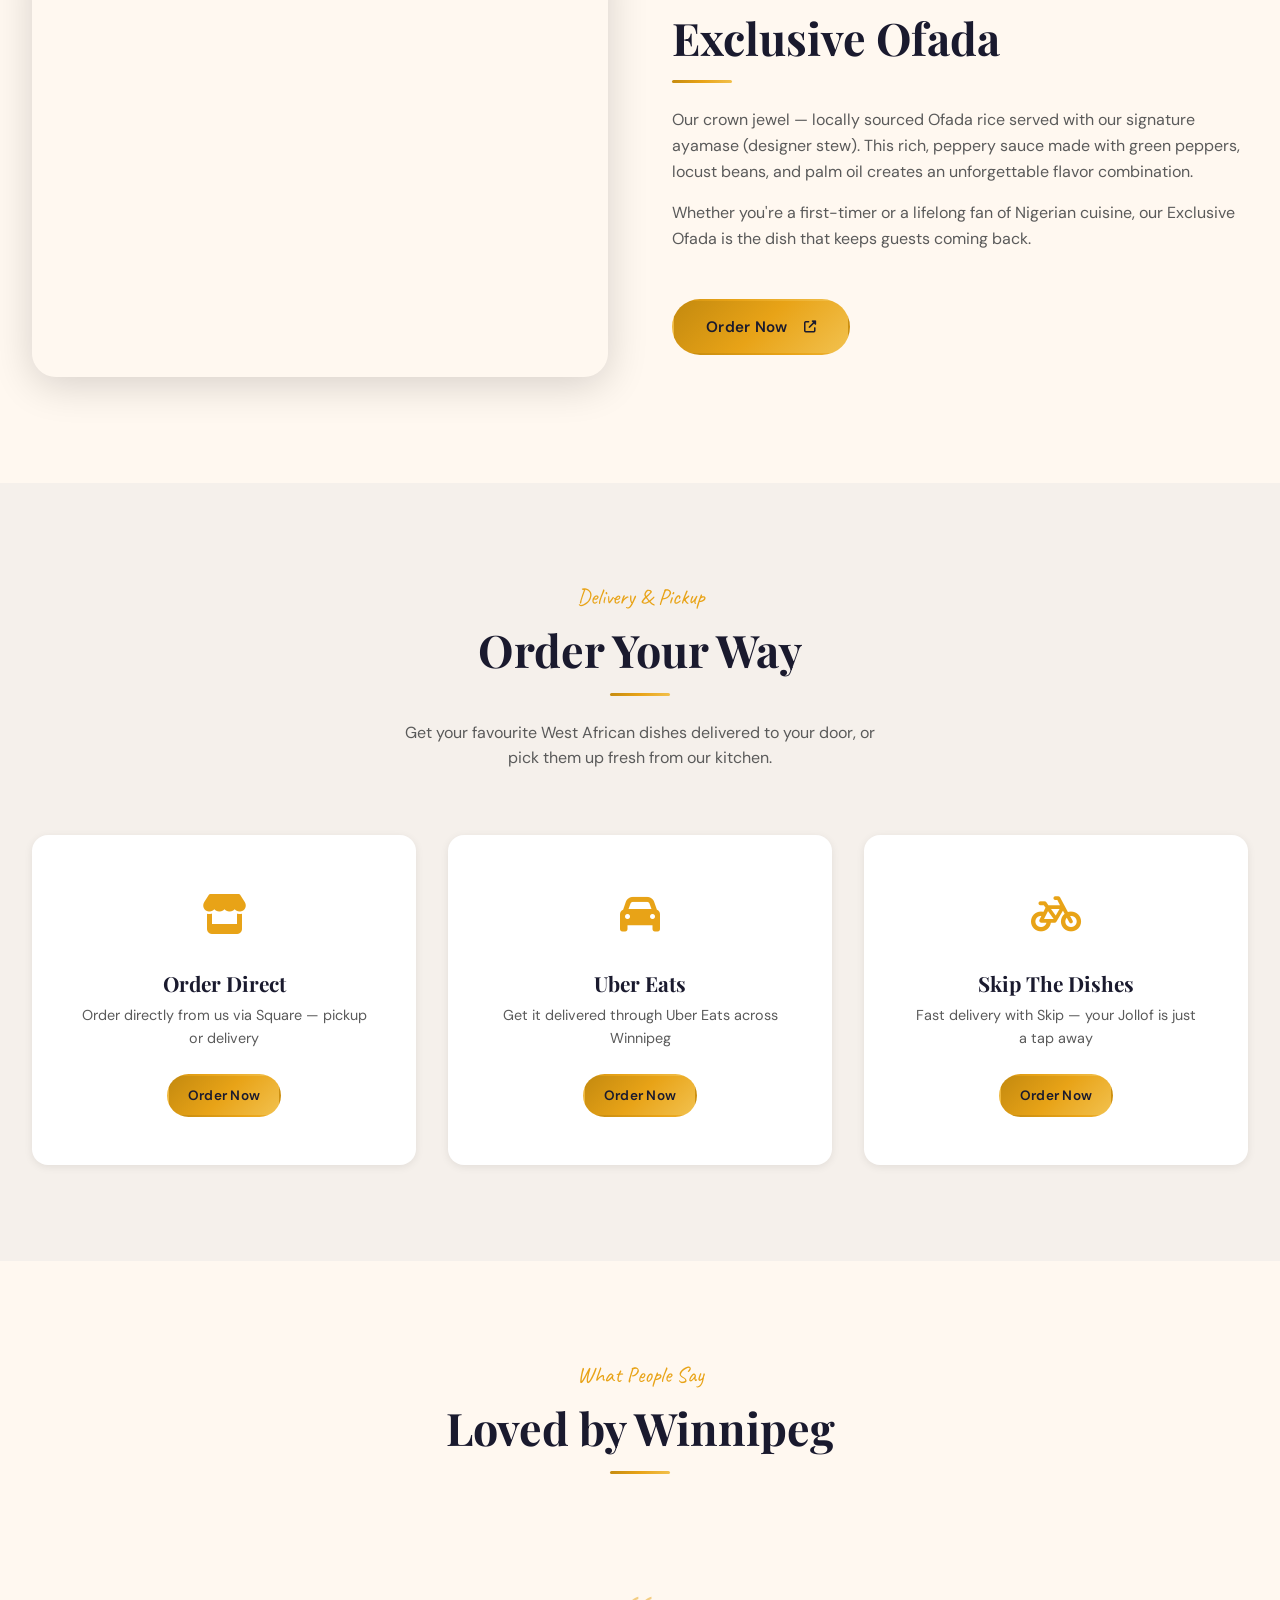
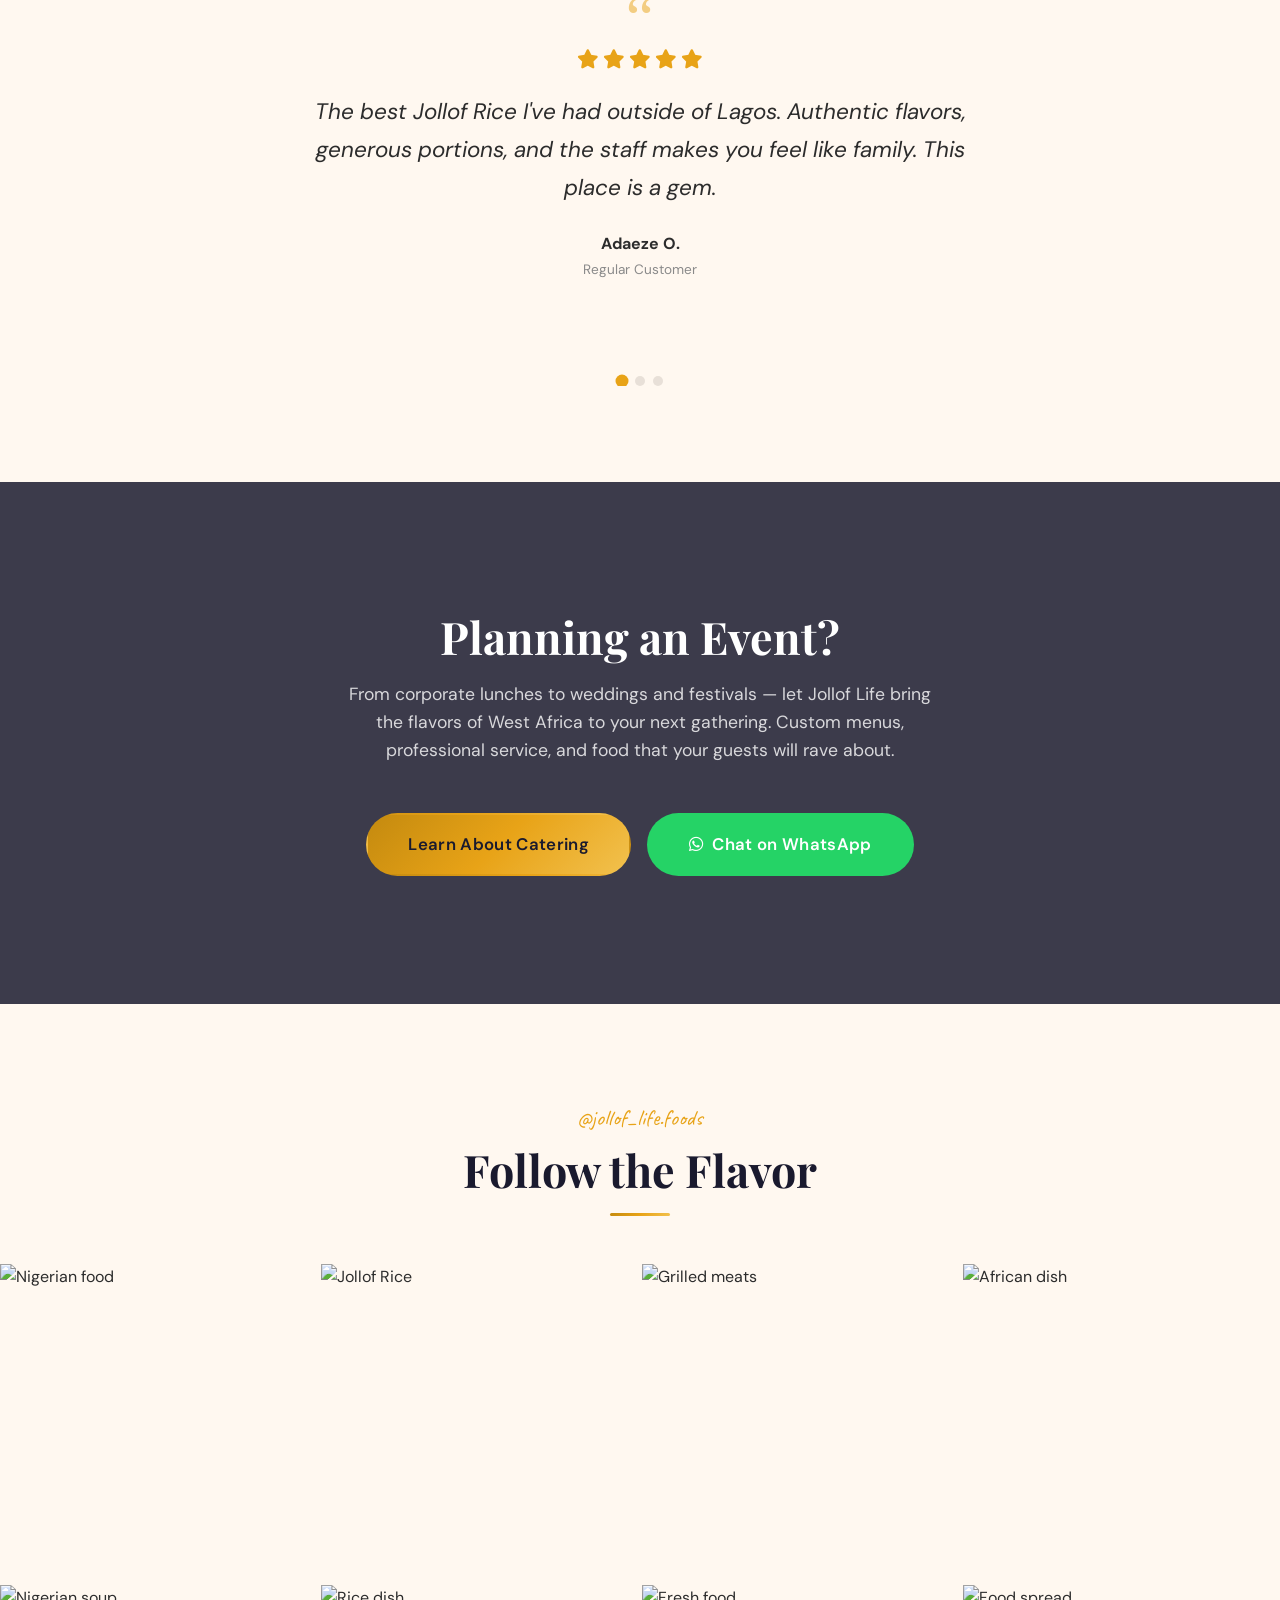
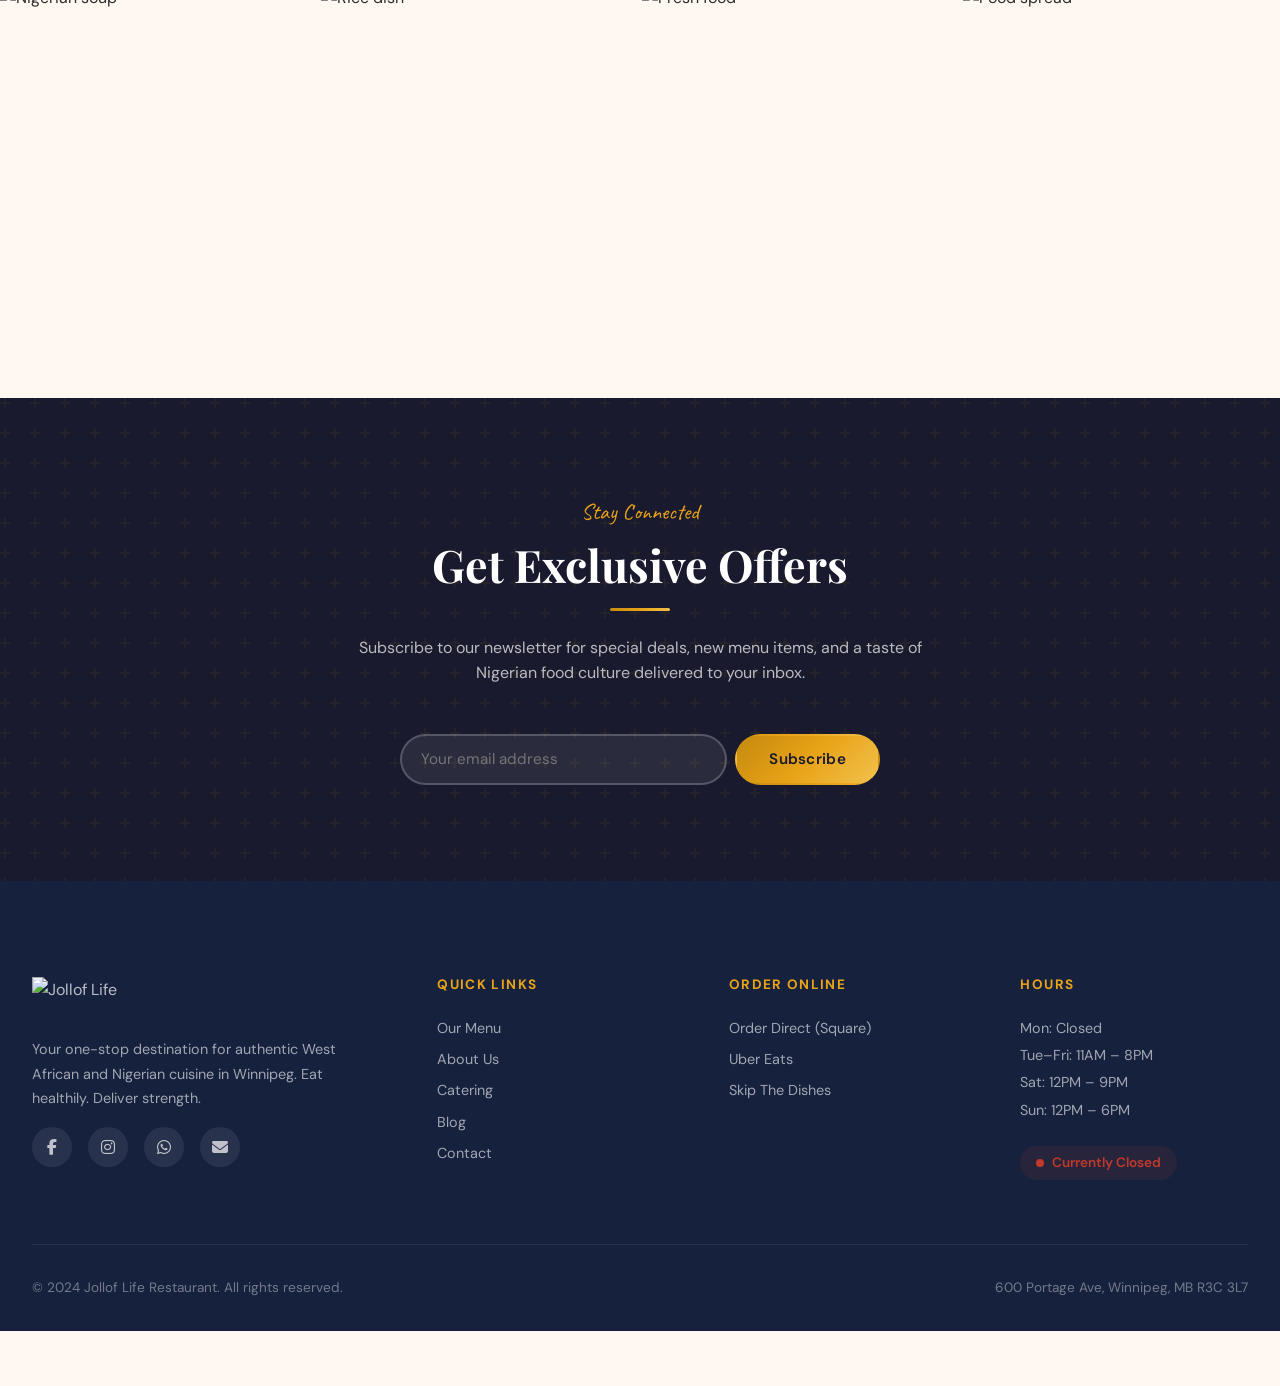
==== commit dbf84c99: "Unified sticky bottom bar on desktop + mobile Replace separate order-bar and mobile-sticky with a si" ====
--- a/index.html
+++ b/index.html
@@ -541,25 +541,28 @@
     </div>
   </footer>
 
-  <!-- Mobile Sticky Order + Social -->
-  <div class="mobile-order-sticky">
-    <div class="mobile-order-sticky__social">
-      <a href="https://wa.me/12049632266" target="_blank" rel="noopener"><i class="fab fa-whatsapp"></i> Chat with us</a>
-      <a href="https://www.instagram.com/jollof_life.foods/" target="_blank" rel="noopener"><i class="fab fa-instagram"></i> Follow us</a>
-    </div>
-    <div class="mobile-order-sticky__links">
-      <a href="https://jollof-life-restaurant.square.site/" target="_blank" rel="noopener" class="mobile-order-sticky__btn">
-        <i class="fas fa-store"></i> Direct
-      </a>
-      <a href="https://www.ubereats.com/ca/store/jollof-life-restaurant/UQO6MkQCXqGsVrcTSQeHDg/" target="_blank" rel="noopener" class="mobile-order-sticky__btn mobile-order-sticky__btn--uber">
-        <i class="fas fa-car"></i> Uber Eats
-      </a>
-      <a href="https://www.skipthedishes.com/jollof-rice-portage-avenue" target="_blank" rel="noopener" class="mobile-order-sticky__btn mobile-order-sticky__btn--skip">
-        <i class="fas fa-bicycle"></i> Skip
-      </a>
+  <!-- Sticky Bottom Bar — Ordering + Social -->
+  <div class="sticky-bar">
+    <div class="sticky-bar__inner">
+      <div class="sticky-bar__social">
+        <a href="https://wa.me/12049632266" target="_blank" rel="noopener"><i class="fab fa-whatsapp"></i> Chat with us</a>
+        <a href="https://www.instagram.com/jollof_life.foods/" target="_blank" rel="noopener"><i class="fab fa-instagram"></i> Follow us</a>
+      </div>
+      <div class="sticky-bar__divider"></div>
+      <div class="sticky-bar__order">
+        <span class="sticky-bar__label">Order now:</span>
+        <a href="https://jollof-life-restaurant.square.site/" target="_blank" rel="noopener" class="sticky-bar__btn">
+          <i class="fas fa-store"></i> Direct
+        </a>
+        <a href="https://www.ubereats.com/ca/store/jollof-life-restaurant/UQO6MkQCXqGsVrcTSQeHDg/" target="_blank" rel="noopener" class="sticky-bar__btn sticky-bar__btn--uber">
+          <i class="fas fa-car"></i> Uber Eats
+        </a>
+        <a href="https://www.skipthedishes.com/jollof-rice-portage-avenue" target="_blank" rel="noopener" class="sticky-bar__btn sticky-bar__btn--skip">
+          <i class="fas fa-bicycle"></i> Skip
+        </a>
+      </div>
     </div>
   </div>
-
   <!-- Scripts -->
   <script src="js/main.js"></script>
 </body>
--- a/css/styles.css
+++ b/css/styles.css
@@ -1738,129 +1738,163 @@
   color: var(--white);
 }
 
-/* --- Sticky Order Bar (all pages) --- */
-.order-bar {
-  background: var(--dark-surface);
-  padding: var(--space-md) 0;
-  text-align: center;
-  border-top: 2px solid var(--saffron);
-}
-
-.order-bar .container {
-  display: flex;
-  align-items: center;
-  justify-content: center;
-  gap: var(--space-lg);
-  flex-wrap: wrap;
-}
-
-.order-bar__text {
-  color: rgba(255,255,255,0.8);
-  font-size: 0.9rem;
-  font-weight: 500;
-}
-
-.order-bar__links {
-  display: flex;
-  gap: var(--space-md);
-  align-items: center;
-}
-
-.order-bar__link {
-  display: inline-flex;
-  align-items: center;
-  gap: var(--space-xs);
-  color: var(--saffron-light);
-  font-size: 0.85rem;
-  font-weight: 600;
-  padding: 0.4rem 1rem;
-  border: 1px solid rgba(232,163,23,0.3);
-  border-radius: 50px;
-  transition: all var(--duration-fast) var(--ease-out);
-}
-
-.order-bar__link:hover {
-  background: var(--saffron);
-  color: var(--charcoal);
-  border-color: var(--saffron);
-}
-
-/* Mobile sticky order bar — 3 platforms */
-.mobile-order-sticky {
-  display: none;
+/* --- Unified Sticky Bottom Bar (all pages, all devices) --- */
+.sticky-bar {
   position: fixed;
   bottom: 0;
   left: 0;
   right: 0;
   z-index: 900;
-  padding: var(--space-sm) var(--space-md);
-  background: var(--dark-surface);
+  background: rgba(22,33,62,0.95);
+  backdrop-filter: blur(12px);
+  -webkit-backdrop-filter: blur(12px);
   border-top: 2px solid var(--saffron);
-  box-shadow: 0 -4px 20px rgba(0,0,0,0.3);
-}
-
-.mobile-order-sticky__social {
-  display: flex;
-  justify-content: center;
-  gap: var(--space-xl);
-  padding-bottom: var(--space-sm);
-  margin-bottom: var(--space-sm);
-  border-bottom: 1px solid rgba(255,255,255,0.1);
-}
-
-.mobile-order-sticky__social a {
-  color: rgba(255,255,255,0.7);
+  box-shadow: 0 -4px 24px rgba(0,0,0,0.35);
+}
+
+/* Desktop: horizontal layout */
+.sticky-bar__inner {
+  display: flex;
+  align-items: center;
+  justify-content: space-between;
+  max-width: var(--container-max);
+  margin: 0 auto;
+  padding: 0.6rem var(--space-xl);
+  gap: var(--space-lg);
+}
+
+/* Social side (left) */
+.sticky-bar__social {
+  display: flex;
+  align-items: center;
+  gap: var(--space-lg);
+}
+
+.sticky-bar__social a {
+  color: rgba(255,255,255,0.65);
+  font-size: 0.82rem;
+  font-weight: 500;
+  display: flex;
+  align-items: center;
+  gap: 6px;
+  transition: color var(--duration-fast);
+  white-space: nowrap;
+}
+
+.sticky-bar__social a:hover {
+  color: var(--white);
+}
+
+.sticky-bar__social a i {
+  font-size: 1rem;
+}
+
+/* Divider */
+.sticky-bar__divider {
+  width: 1px;
+  height: 28px;
+  background: rgba(255,255,255,0.12);
+  flex-shrink: 0;
+}
+
+/* Ordering side (right) */
+.sticky-bar__order {
+  display: flex;
+  align-items: center;
+  gap: var(--space-sm);
+}
+
+.sticky-bar__label {
+  color: rgba(255,255,255,0.5);
   font-size: 0.75rem;
-  font-weight: 500;
-  display: flex;
-  align-items: center;
-  gap: 5px;
-  transition: color var(--duration-fast);
-}
-
-.mobile-order-sticky__social a:hover {
-  color: var(--white);
-}
-
-.mobile-order-sticky__social a i {
-  font-size: 0.9rem;
-}
-
-.mobile-order-sticky__links {
-  display: flex;
-  gap: var(--space-sm);
-}
-
-.mobile-order-sticky__btn {
-  flex: 1;
-  display: flex;
+  text-transform: uppercase;
+  letter-spacing: 0.08em;
+  font-weight: 600;
+  white-space: nowrap;
+  margin-right: var(--space-xs);
+}
+
+.sticky-bar__btn {
+  display: inline-flex;
   align-items: center;
   justify-content: center;
   gap: 6px;
-  padding: 0.75rem 0.5rem;
+  padding: 0.5rem 1.1rem;
   background: var(--gradient-gold);
   color: var(--charcoal);
   font-weight: 700;
-  font-size: 0.8rem;
-  border-radius: 10px;
+  font-size: 0.82rem;
+  border-radius: 8px;
   letter-spacing: 0.01em;
-  text-align: center;
-}
-
-.mobile-order-sticky__btn--uber {
+  white-space: nowrap;
+  transition: all var(--duration-fast) var(--ease-spring);
+}
+
+.sticky-bar__btn:hover {
+  transform: translateY(-2px);
+  box-shadow: var(--shadow-gold);
+}
+
+.sticky-bar__btn--uber {
   background: #06C167;
   color: var(--white);
 }
 
-.mobile-order-sticky__btn--skip {
+.sticky-bar__btn--uber:hover {
+  box-shadow: 0 4px 16px rgba(6,193,103,0.35);
+}
+
+.sticky-bar__btn--skip {
   background: #FF6B00;
   color: var(--white);
 }
 
+.sticky-bar__btn--skip:hover {
+  box-shadow: 0 4px 16px rgba(255,107,0,0.35);
+}
+
+/* Desktop body padding for sticky bar */
+body {
+  padding-bottom: 55px;
+}
+
+/* Mobile: stacked layout */
 @media (max-width: 768px) {
-  .mobile-order-sticky { display: block; }
-  body { padding-bottom: 65px; }
-  .order-bar { display: none; }
+  body { padding-bottom: 95px; }
+
+  .sticky-bar__inner {
+    flex-direction: column;
+    padding: var(--space-sm) var(--space-md);
+    gap: var(--space-sm);
+  }
+
+  .sticky-bar__social {
+    width: 100%;
+    justify-content: center;
+    gap: var(--space-xl);
+    padding-bottom: var(--space-sm);
+    border-bottom: 1px solid rgba(255,255,255,0.1);
+  }
+
+  .sticky-bar__social a {
+    font-size: 0.75rem;
+  }
+
+  .sticky-bar__divider { display: none; }
+  .sticky-bar__label { display: none; }
+
+  .sticky-bar__order {
+    width: 100%;
+    gap: var(--space-sm);
+  }
+
+  .sticky-bar__btn {
+    flex: 1;
+    padding: 0.7rem 0.5rem;
+    border-radius: 10px;
+    font-size: 0.8rem;
+    justify-content: center;
+  }
 }
 
 /* Reduced motion */
